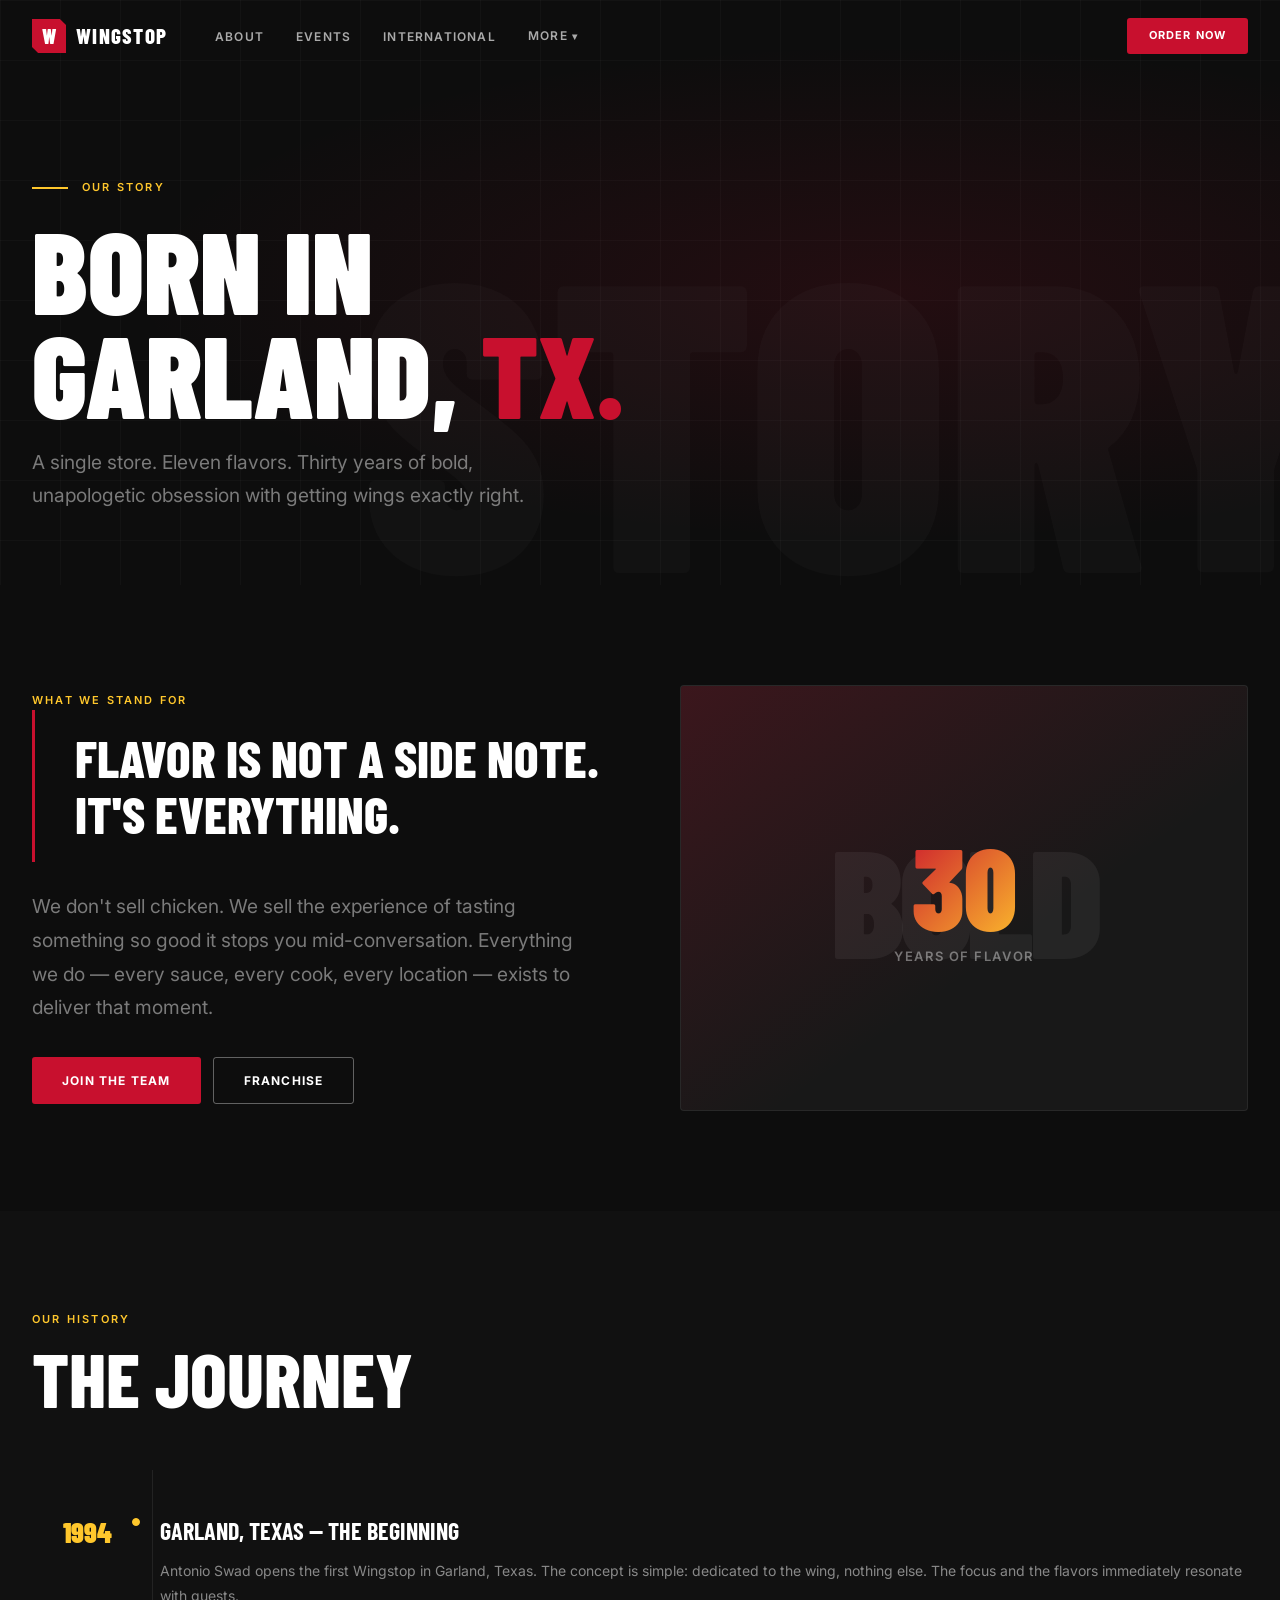
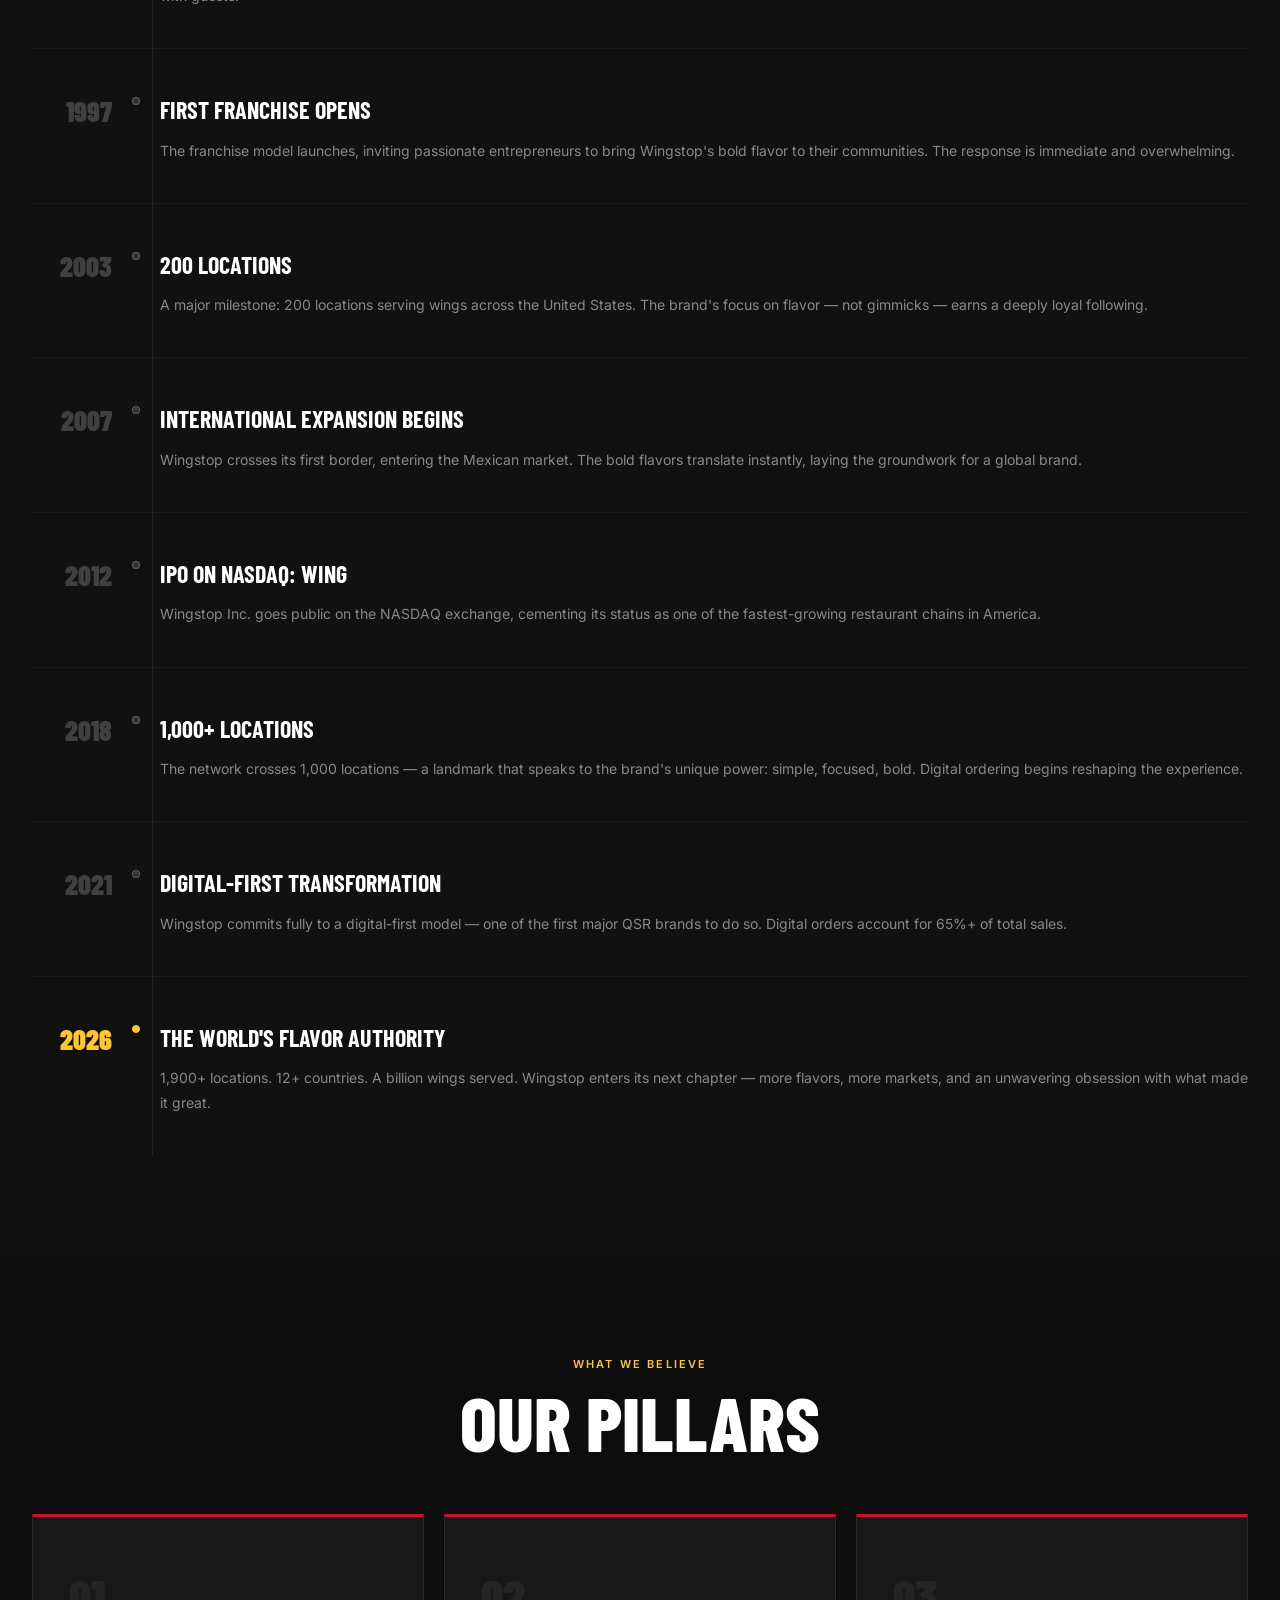
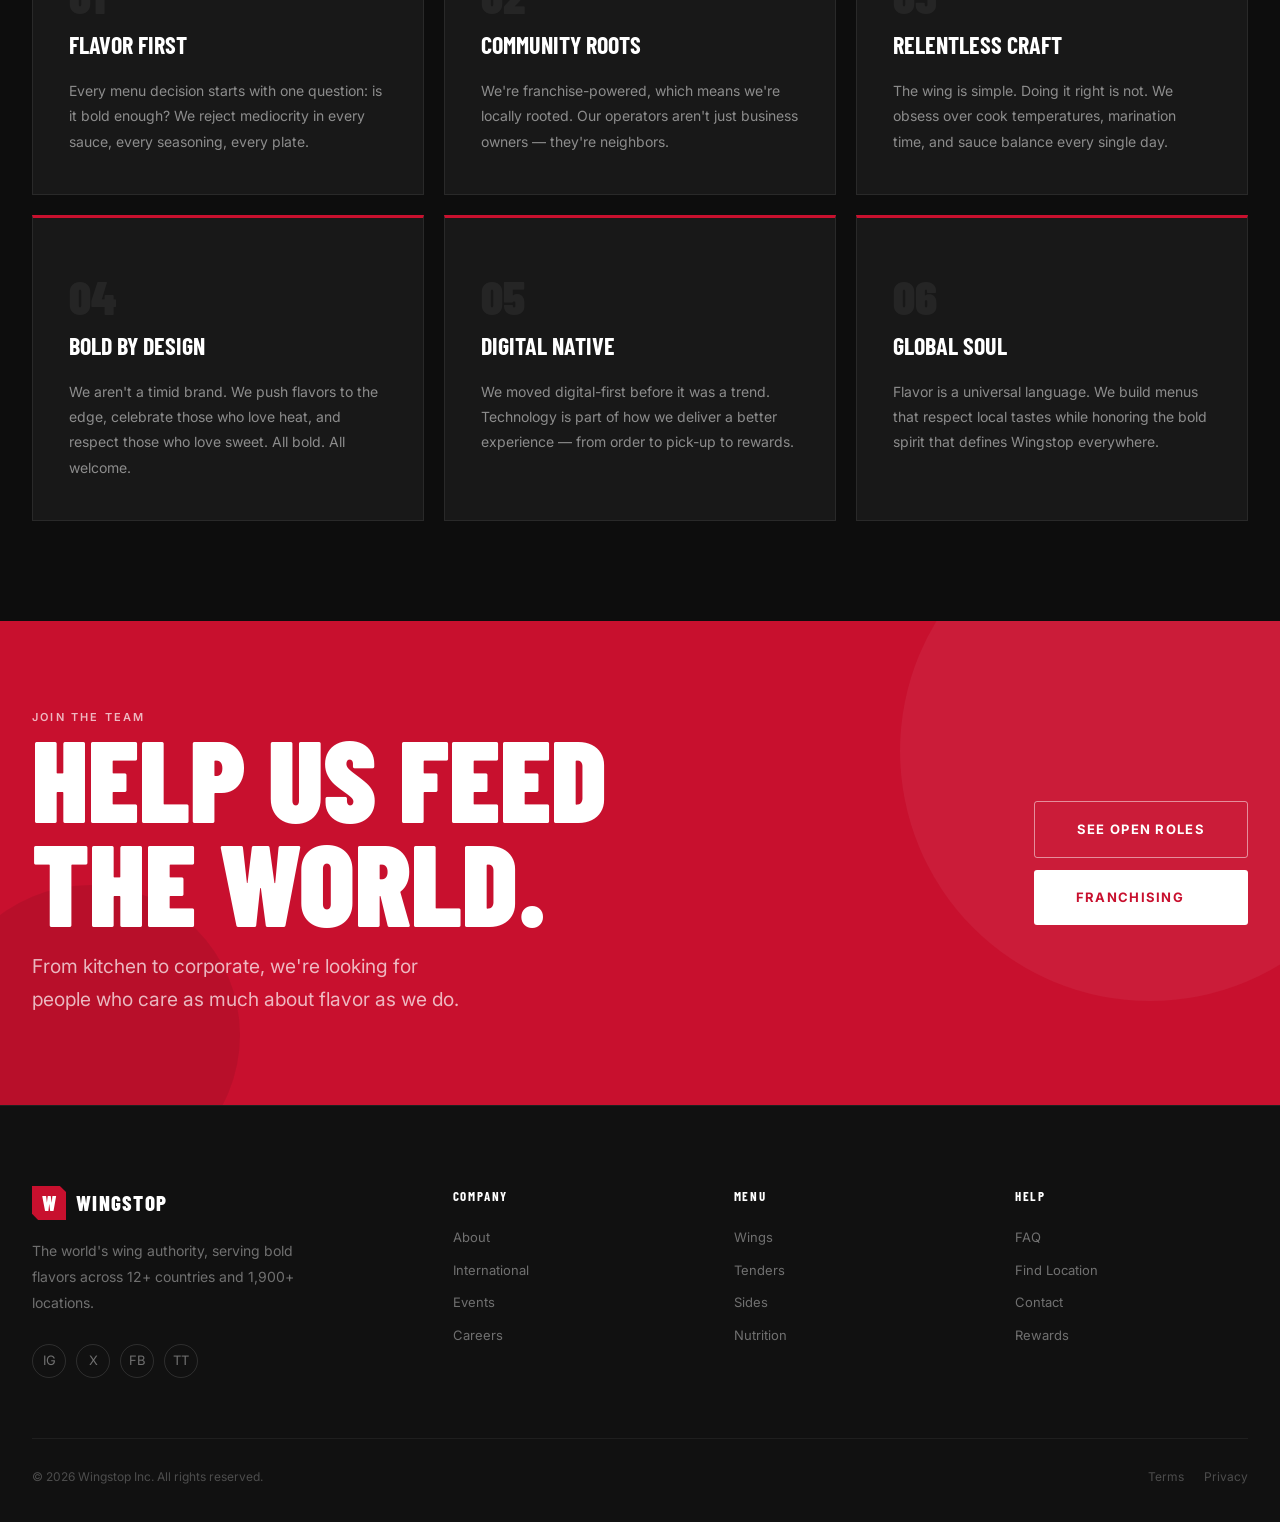
==== about/index.html @ 8ad6151b "Launch Wingstop global brand site 8-page static site: homepage, events, international, about, faq, l" ====
<!DOCTYPE html>
<html lang="en">
<head>
  <meta charset="UTF-8">
  <meta name="viewport" content="width=device-width, initial-scale=1.0">
  <title>About — Wingstop</title>
  <meta name="description" content="The Wingstop story — from a single location in Garland, Texas to the world's flavor authority.">
  <link rel="preconnect" href="https://fonts.googleapis.com">
  <link rel="preconnect" href="https://fonts.gstatic.com" crossorigin>
  <link href="https://fonts.googleapis.com/css2?family=Barlow+Condensed:ital,wght@0,300;0,400;0,600;0,700;0,800;0,900;1,900&family=Inter:wght@300;400;500;600;700&display=swap" rel="stylesheet">
  <link rel="stylesheet" href="../css/main.css">
  <style>
    .mission-statement {
      border-left: 3px solid var(--red);
      padding: 20px 0 20px 40px;
    }
    .mission-statement p {
      font-family: var(--font-display);
      font-size: clamp(28px, 4vw, 52px);
      font-weight: 800; line-height: 1.1;
      text-transform: uppercase;
      color: white;
    }

    .about-split {
      display: grid;
      grid-template-columns: 1fr 1fr;
      gap: 80px;
      align-items: center;
    }
    .about-split__visual {
      background: var(--dark-2);
      border: 1px solid rgba(255,255,255,.07);
      border-radius: 4px;
      aspect-ratio: 4/3;
      display: flex; align-items: center; justify-content: center;
      position: relative; overflow: hidden;
    }
    .about-split__visual-bg {
      position: absolute; inset: 0;
      background: linear-gradient(145deg, rgba(200,16,46,.2), transparent 60%);
    }
    .about-split__visual-text {
      font-family: var(--font-display);
      font-size: clamp(80px, 12vw, 160px);
      font-weight: 900; line-height: 1;
      color: rgba(255,255,255,.06);
      position: absolute;
      letter-spacing: -.04em;
    }
    .about-split__visual-badge {
      position: relative; z-index: 1;
      text-align: center;
    }
    .about-split__visual-badge strong {
      font-family: var(--font-display);
      font-size: clamp(56px, 9vw, 120px);
      font-weight: 900; line-height: 1;
      display: block;
      background: linear-gradient(135deg, var(--red), var(--yellow));
      -webkit-background-clip: text;
      -webkit-text-fill-color: transparent;
      background-clip: text;
    }
    .about-split__visual-badge span {
      font-size: 13px; font-weight: 600;
      letter-spacing: .12em; text-transform: uppercase;
      color: rgba(255,255,255,.4);
    }

    @media (max-width: 768px) {
      .about-split { grid-template-columns: 1fr; gap: 36px; }
      .mission-statement { padding-left: 24px; }
    }
  </style>
</head>
<body>

<!-- ══ NAV ══ -->
<nav class="nav" id="nav">
  <div class="nav__inner">
    <a href="../" class="nav__logo">
      <div class="nav__logo-mark">W</div>
      <span class="nav__logo-text">Wingstop</span>
    </a>
    <ul class="nav__links">
      <li><a href="../about/"         class="nav__link">About</a></li>
      <li><a href="../events/"        class="nav__link">Events</a></li>
      <li><a href="../international/" class="nav__link">International</a></li>
      <li class="nav__dropdown">
        <a href="#" class="nav__link nav__dropdown-trigger">More <span class="nav__dropdown-arrow">▾</span></a>
        <div class="nav__dropdown-menu">
          <a href="../faq/"     class="nav__dropdown-item">FAQ</a>
          <a href="../legal/"   class="nav__dropdown-item">Legal</a>
          <a href="../privacy/" class="nav__dropdown-item">Privacy</a>
        </div>
      </li>
    </ul>
    <div class="nav__cta"><a href="#" class="btn btn-primary btn-sm">Order Now</a></div>
    <button class="nav__hamburger" aria-label="Open menu"><span></span><span></span><span></span></button>
  </div>
</nav>
<div class="nav__mobile">
  <a href="../about/"         class="nav__mobile-link">About</a>
  <a href="../events/"        class="nav__mobile-link">Events</a>
  <a href="../international/" class="nav__mobile-link">International</a>
  <a href="../faq/"           class="nav__mobile-link">FAQ</a>
  <a href="../legal/"         class="nav__mobile-link">Legal</a>
  <a href="../privacy/"       class="nav__mobile-link">Privacy</a>
  <a href="#" class="btn btn-primary btn-lg" style="margin-top:28px;max-width:200px;">Order Now</a>
</div>

<!-- ══ PAGE HERO ══ -->
<section class="page-hero" style="min-height:65vh;">
  <div class="page-hero__bg">
    <div class="page-hero__grid"></div>
    <div class="page-hero__glow" style="background:radial-gradient(ellipse at 70% 50%, rgba(200,16,46,.12) 0%, transparent 60%);"></div>
    <div style="position:absolute;right:-60px;bottom:-30px;font-family:var(--font-display);font-size:clamp(200px,32vw,420px);font-weight:900;color:rgba(255,255,255,.018);line-height:1;pointer-events:none;user-select:none;">STORY</div>
  </div>
  <div class="page-hero__content">
    <div class="page-hero__eyebrow fade-up">
      <span class="page-hero__eyebrow-line"></span>
      <span class="overline">Our Story</span>
    </div>
    <h1 class="disp-xl fade-up d1">Born in<br>Garland, <span class="text-red">TX.</span></h1>
    <p class="lead fade-up d2" style="max-width:540px;margin-top:20px;">
      A single store. Eleven flavors. Thirty years of bold, unapologetic obsession
      with getting wings exactly right.
    </p>
  </div>
</section>

<!-- ══ MISSION ══ -->
<section class="section">
  <div class="container">
    <div class="about-split">
      <div>
        <p class="overline fade-up">What We Stand For</p>
        <div class="mission-statement fade-up d1">
          <p>Flavor is not a side note. It's everything.</p>
        </div>
        <p class="lead fade-up d2" style="margin-top:28px;">
          We don't sell chicken. We sell the experience of tasting something
          so good it stops you mid-conversation. Everything we do — every sauce,
          every cook, every location — exists to deliver that moment.
        </p>
        <div style="display:flex;gap:12px;flex-wrap:wrap;margin-top:32px;" class="fade-up d3">
          <a href="#" class="btn btn-primary">Join the Team</a>
          <a href="#" class="btn btn-outline">Franchise</a>
        </div>
      </div>
      <div class="about-split__visual fade-in d2">
        <div class="about-split__visual-bg"></div>
        <div class="about-split__visual-text" aria-hidden="true">BOLD</div>
        <div class="about-split__visual-badge">
          <strong>30</strong>
          <span>Years of Flavor</span>
        </div>
      </div>
    </div>
  </div>
</section>

<!-- ══ TIMELINE ══ -->
<section class="section bg-dark1" id="history">
  <div class="container">
    <div class="sh">
      <p class="overline fade-up">Our History</p>
      <h2 class="disp-lg fade-up d1">The Journey</h2>
    </div>
    <div class="timeline">

      <div class="timeline-item active fade-up">
        <div class="timeline-year">1994</div>
        <div class="timeline-content">
          <h3>Garland, Texas — The Beginning</h3>
          <p>Antonio Swad opens the first Wingstop in Garland, Texas. The concept is simple: dedicated to the wing, nothing else. The focus and the flavors immediately resonate with guests.</p>
        </div>
      </div>

      <div class="timeline-item fade-up">
        <div class="timeline-year">1997</div>
        <div class="timeline-content">
          <h3>First Franchise Opens</h3>
          <p>The franchise model launches, inviting passionate entrepreneurs to bring Wingstop's bold flavor to their communities. The response is immediate and overwhelming.</p>
        </div>
      </div>

      <div class="timeline-item fade-up">
        <div class="timeline-year">2003</div>
        <div class="timeline-content">
          <h3>200 Locations</h3>
          <p>A major milestone: 200 locations serving wings across the United States. The brand's focus on flavor — not gimmicks — earns a deeply loyal following.</p>
        </div>
      </div>

      <div class="timeline-item fade-up">
        <div class="timeline-year">2007</div>
        <div class="timeline-content">
          <h3>International Expansion Begins</h3>
          <p>Wingstop crosses its first border, entering the Mexican market. The bold flavors translate instantly, laying the groundwork for a global brand.</p>
        </div>
      </div>

      <div class="timeline-item fade-up">
        <div class="timeline-year">2012</div>
        <div class="timeline-content">
          <h3>IPO on NASDAQ: WING</h3>
          <p>Wingstop Inc. goes public on the NASDAQ exchange, cementing its status as one of the fastest-growing restaurant chains in America.</p>
        </div>
      </div>

      <div class="timeline-item fade-up">
        <div class="timeline-year">2018</div>
        <div class="timeline-content">
          <h3>1,000+ Locations</h3>
          <p>The network crosses 1,000 locations — a landmark that speaks to the brand's unique power: simple, focused, bold. Digital ordering begins reshaping the experience.</p>
        </div>
      </div>

      <div class="timeline-item fade-up">
        <div class="timeline-year">2021</div>
        <div class="timeline-content">
          <h3>Digital-First Transformation</h3>
          <p>Wingstop commits fully to a digital-first model — one of the first major QSR brands to do so. Digital orders account for 65%+ of total sales.</p>
        </div>
      </div>

      <div class="timeline-item active fade-up">
        <div class="timeline-year">2026</div>
        <div class="timeline-content">
          <h3>The World's Flavor Authority</h3>
          <p>1,900+ locations. 12+ countries. A billion wings served. Wingstop enters its next chapter — more flavors, more markets, and an unwavering obsession with what made it great.</p>
        </div>
      </div>

    </div>
  </div>
</section>

<!-- ══ VALUES ══ -->
<section class="section">
  <div class="container">
    <div class="sh sh-center">
      <p class="overline fade-up">What We Believe</p>
      <h2 class="disp-lg fade-up d1" style="margin-top:12px;">Our Pillars</h2>
    </div>
    <div class="grid-3" style="gap:20px;">

      <div class="value-card fade-up d1">
        <div class="value-card__num">01</div>
        <h3 class="value-card__title">Flavor First</h3>
        <p class="value-card__text">
          Every menu decision starts with one question: is it bold enough? We reject mediocrity in every sauce, every seasoning, every plate.
        </p>
      </div>

      <div class="value-card fade-up d2">
        <div class="value-card__num">02</div>
        <h3 class="value-card__title">Community Roots</h3>
        <p class="value-card__text">
          We're franchise-powered, which means we're locally rooted. Our operators aren't just business owners — they're neighbors.
        </p>
      </div>

      <div class="value-card fade-up d3">
        <div class="value-card__num">03</div>
        <h3 class="value-card__title">Relentless Craft</h3>
        <p class="value-card__text">
          The wing is simple. Doing it right is not. We obsess over cook temperatures, marination time, and sauce balance every single day.
        </p>
      </div>

      <div class="value-card fade-up d1">
        <div class="value-card__num">04</div>
        <h3 class="value-card__title">Bold by Design</h3>
        <p class="value-card__text">
          We aren't a timid brand. We push flavors to the edge, celebrate those who love heat, and respect those who love sweet. All bold. All welcome.
        </p>
      </div>

      <div class="value-card fade-up d2">
        <div class="value-card__num">05</div>
        <h3 class="value-card__title">Digital Native</h3>
        <p class="value-card__text">
          We moved digital-first before it was a trend. Technology is part of how we deliver a better experience — from order to pick-up to rewards.
        </p>
      </div>

      <div class="value-card fade-up d3">
        <div class="value-card__num">06</div>
        <h3 class="value-card__title">Global Soul</h3>
        <p class="value-card__text">
          Flavor is a universal language. We build menus that respect local tastes while honoring the bold spirit that defines Wingstop everywhere.
        </p>
      </div>

    </div>
  </div>
</section>

<!-- ══ COMMUNITY CTA ══ -->
<section class="highlight-red">
  <div class="container" style="position:relative;z-index:1;">
    <div style="display:grid;grid-template-columns:1fr auto;gap:60px;align-items:center;">
      <div>
        <p class="overline fade-up" style="color:rgba(255,255,255,.7)">Join the Team</p>
        <h2 class="disp-xl fade-up d1">Help Us Feed<br>The World.</h2>
        <p class="lead fade-up d2" style="color:rgba(255,255,255,.7);margin-top:16px;max-width:440px;">
          From kitchen to corporate, we're looking for people who care as much about flavor as we do.
        </p>
      </div>
      <div style="flex-shrink:0;" class="fade-up d2">
        <a href="#" class="btn btn-outline btn-lg" style="border-color:rgba(255,255,255,.5);display:block;margin-bottom:12px;">See Open Roles</a>
        <a href="#" class="btn btn-lg" style="background:white;color:var(--red);display:block;">Franchising</a>
      </div>
    </div>
  </div>
</section>

<!-- ══ FOOTER ══ -->
<footer class="footer">
  <div class="container">
    <div class="footer__top">
      <div>
        <a href="../" class="nav__logo" style="display:inline-flex;">
          <div class="nav__logo-mark">W</div>
          <span class="nav__logo-text">Wingstop</span>
        </a>
        <p class="footer__brand-p">The world's wing authority, serving bold flavors across 12+ countries and 1,900+ locations.</p>
        <div class="footer__social">
          <a href="#" class="social-btn">IG</a><a href="#" class="social-btn">X</a>
          <a href="#" class="social-btn">FB</a><a href="#" class="social-btn">TT</a>
        </div>
      </div>
      <div>
        <div class="footer__col-h">Company</div>
        <div class="footer__links">
          <a href="../about/">About</a><a href="../international/">International</a>
          <a href="../events/">Events</a><a href="#">Careers</a>
        </div>
      </div>
      <div>
        <div class="footer__col-h">Menu</div>
        <div class="footer__links">
          <a href="#">Wings</a><a href="#">Tenders</a>
          <a href="#">Sides</a><a href="#">Nutrition</a>
        </div>
      </div>
      <div>
        <div class="footer__col-h">Help</div>
        <div class="footer__links">
          <a href="../faq/">FAQ</a><a href="#">Find Location</a>
          <a href="#">Contact</a><a href="#">Rewards</a>
        </div>
      </div>
    </div>
    <div class="footer__bottom">
      <span class="footer__copy">© 2026 Wingstop Inc. All rights reserved.</span>
      <div class="footer__legal">
        <a href="../legal/">Terms</a>
        <a href="../privacy/">Privacy</a>
      </div>
    </div>
  </div>
</footer>

<script src="../js/main.js"></script>
</body>
</html>
---- css/main.css ----
@import url('https://fonts.googleapis.com/css2?family=Barlow+Condensed:ital,wght@0,300;0,400;0,600;0,700;0,800;0,900;1,900&family=Inter:wght@300;400;500;600;700&display=swap');

/* ==========================================
   VARIABLES
   ========================================== */
:root {
  --red:        #C8102E;
  --red-dark:   #a00d24;
  --red-glow:   rgba(200, 16, 46, 0.35);
  --yellow:     #FFC72C;
  --yellow-glow:rgba(255, 199, 44, 0.3);
  --dark:       #0D0D0D;
  --dark-1:     #111111;
  --dark-2:     #181818;
  --dark-3:     #202020;
  --mid:        #333333;
  --light:      #d8d8d8;
  --muted:      rgba(255,255,255,0.45);
  --white:      #ffffff;

  --font-display: 'Barlow Condensed', sans-serif;
  --font-body:    'Inter', sans-serif;

  --nav-h:  72px;
  --pad-x:  32px;
  --max-w:  1280px;
  --ease:   cubic-bezier(0.4, 0, 0.2, 1);
  --ease-out:cubic-bezier(0, 0, 0.2, 1);
}

/* ==========================================
   RESET
   ========================================== */
*, *::before, *::after { box-sizing: border-box; margin: 0; padding: 0; }
html { scroll-behavior: smooth; -webkit-font-smoothing: antialiased; }
body { background: var(--dark); color: var(--white); font-family: var(--font-body); line-height: 1.6; overflow-x: hidden; }
img  { max-width: 100%; display: block; }
a    { color: inherit; text-decoration: none; }
ul, ol { list-style: none; }
button { cursor: pointer; border: none; background: none; font-family: inherit; color: inherit; }

/* ==========================================
   TYPOGRAPHY SCALE
   ========================================== */
.disp-mega {
  font-family: var(--font-display);
  font-size: clamp(72px, 13vw, 180px);
  font-weight: 900;
  line-height: .88;
  text-transform: uppercase;
  letter-spacing: -.02em;
}
.disp-xl {
  font-family: var(--font-display);
  font-size: clamp(56px, 9vw, 120px);
  font-weight: 900;
  line-height: .9;
  text-transform: uppercase;
}
.disp-lg {
  font-family: var(--font-display);
  font-size: clamp(36px, 6vw, 80px);
  font-weight: 800;
  line-height: .95;
  text-transform: uppercase;
}
.disp-md {
  font-family: var(--font-display);
  font-size: clamp(26px, 4vw, 52px);
  font-weight: 700;
  line-height: 1;
  text-transform: uppercase;
}
.disp-sm {
  font-family: var(--font-display);
  font-size: clamp(20px, 2.5vw, 32px);
  font-weight: 700;
  text-transform: uppercase;
}
.overline {
  font-size: 11px;
  font-weight: 600;
  letter-spacing: .2em;
  text-transform: uppercase;
  color: var(--yellow);
}
.lead {
  font-size: clamp(16px, 1.5vw, 20px);
  line-height: 1.75;
  color: var(--muted);
}

/* ==========================================
   LAYOUT
   ========================================== */
.container {
  max-width: var(--max-w);
  margin: 0 auto;
  padding: 0 var(--pad-x);
}
.section      { padding: 100px 0; }
.section-sm   { padding: 60px 0; }
.section-lg   { padding: 140px 0; }

.grid-2 { display: grid; grid-template-columns: repeat(2, 1fr); gap: 24px; }
.grid-3 { display: grid; grid-template-columns: repeat(3, 1fr); gap: 24px; }
.grid-4 { display: grid; grid-template-columns: repeat(4, 1fr); gap: 20px; }

.flex-between { display: flex; align-items: center; justify-content: space-between; }
.gap-16 { gap: 16px; }

/* ==========================================
   NAVIGATION
   ========================================== */
.nav {
  position: fixed;
  inset: 0 0 auto;
  z-index: 1000;
  height: var(--nav-h);
  display: flex;
  align-items: center;
  transition: background .3s var(--ease), backdrop-filter .3s;
}
.nav.scrolled {
  background: rgba(13,13,13,.92);
  backdrop-filter: blur(24px);
  -webkit-backdrop-filter: blur(24px);
  border-bottom: 1px solid rgba(255,255,255,.06);
}
.nav__inner {
  max-width: var(--max-w);
  margin: 0 auto;
  padding: 0 var(--pad-x);
  width: 100%;
  display: flex;
  align-items: center;
  gap: 48px;
}
.nav__logo {
  display: flex;
  align-items: center;
  gap: 10px;
  flex-shrink: 0;
}
.nav__logo-mark {
  width: 34px; height: 34px;
  background: var(--red);
  display: flex; align-items: center; justify-content: center;
  font-family: var(--font-display);
  font-size: 20px; font-weight: 900;
  clip-path: polygon(0 0, 82% 0, 100% 18%, 100% 100%, 18% 100%, 0 82%);
}
.nav__logo-text {
  font-family: var(--font-display);
  font-size: 21px; font-weight: 800;
  letter-spacing: .06em; text-transform: uppercase;
}
.nav__links {
  display: flex; align-items: center; gap: 32px;
  flex: 1;
}
.nav__link {
  font-size: 12px; font-weight: 600;
  letter-spacing: .1em; text-transform: uppercase;
  color: rgba(255,255,255,.65);
  transition: color .2s;
  position: relative;
  white-space: nowrap;
}
.nav__link::after {
  content: '';
  position: absolute;
  bottom: -4px; left: 0;
  width: 0; height: 2px;
  background: var(--yellow);
  transition: width .3s var(--ease);
}
.nav__link:hover           { color: white; }
.nav__link:hover::after,
.nav__link.active::after   { width: 100%; }
.nav__link.active          { color: white; }

/* Dropdown */
.nav__dropdown { position: relative; }
.nav__dropdown-trigger { display: flex; align-items: center; gap: 4px; }
.nav__dropdown-arrow { font-size: 10px; transition: transform .2s; }
.nav__dropdown:hover .nav__dropdown-arrow { transform: rotate(180deg); }
.nav__dropdown-menu {
  position: absolute;
  top: calc(100% + 14px); right: 0;
  background: var(--dark-2);
  border: 1px solid rgba(255,255,255,.1);
  border-radius: 6px;
  padding: 8px 0;
  min-width: 155px;
  opacity: 0; visibility: hidden;
  transform: translateY(-6px);
  transition: all .2s var(--ease);
}
.nav__dropdown:hover .nav__dropdown-menu {
  opacity: 1; visibility: visible; transform: translateY(0);
}
.nav__dropdown-item {
  display: block;
  padding: 10px 20px;
  font-size: 12px; font-weight: 600;
  letter-spacing: .08em; text-transform: uppercase;
  color: rgba(255,255,255,.6);
  transition: all .2s;
}
.nav__dropdown-item:hover {
  color: white;
  background: rgba(255,255,255,.05);
  padding-left: 26px;
}

/* Hamburger */
.nav__hamburger {
  display: none; flex-direction: column; gap: 5px;
  padding: 6px; margin-left: auto;
}
.nav__hamburger span {
  display: block; width: 22px; height: 2px;
  background: white;
  transition: all .3s var(--ease);
  transform-origin: center;
}
.nav__hamburger.open span:nth-child(1) { transform: translateY(7px) rotate(45deg); }
.nav__hamburger.open span:nth-child(2) { opacity: 0; }
.nav__hamburger.open span:nth-child(3) { transform: translateY(-7px) rotate(-45deg); }

/* Mobile overlay */
.nav__mobile {
  position: fixed;
  top: var(--nav-h); left: 0; right: 0; bottom: 0;
  background: var(--dark-1);
  z-index: 999;
  padding: 40px 32px;
  display: flex; flex-direction: column; gap: 4px;
  transform: translateX(100%);
  transition: transform .4s var(--ease);
  overflow-y: auto;
}
.nav__mobile.open { transform: translateX(0); }
.nav__mobile-link {
  font-family: var(--font-display);
  font-size: 36px; font-weight: 800;
  text-transform: uppercase;
  padding: 14px 0;
  border-bottom: 1px solid rgba(255,255,255,.07);
  transition: color .2s;
}
.nav__mobile-link:hover { color: var(--yellow); }

/* ==========================================
   BUTTONS
   ========================================== */
.btn {
  display: inline-flex; align-items: center; justify-content: center; gap: 8px;
  padding: 13px 30px;
  font-family: var(--font-body);
  font-size: 12px; font-weight: 700;
  letter-spacing: .1em; text-transform: uppercase;
  border-radius: 3px;
  transition: all .25s var(--ease);
  position: relative; overflow: hidden;
  white-space: nowrap;
}
.btn::after {
  content: '';
  position: absolute; inset: 0;
  background: rgba(255,255,255,.1);
  opacity: 0;
  transition: opacity .2s;
}
.btn:hover::after { opacity: 1; }

.btn-primary { background: var(--red); color: white; }
.btn-primary:hover { transform: translateY(-2px); box-shadow: 0 8px 28px var(--red-glow); }

.btn-yellow  { background: var(--yellow); color: var(--dark); }
.btn-yellow:hover  { transform: translateY(-2px); box-shadow: 0 8px 28px var(--yellow-glow); }

.btn-outline {
  background: transparent; color: white;
  border: 1.5px solid rgba(255,255,255,.35);
}
.btn-outline:hover { border-color: white; transform: translateY(-2px); }

.btn-outline-red {
  background: transparent; color: var(--red);
  border: 1.5px solid var(--red);
}
.btn-outline-red:hover { background: var(--red); color: white; }

.btn-lg  { padding: 17px 42px; font-size: 13px; }
.btn-sm  { padding: 9px 22px; font-size: 11px; }

/* ==========================================
   HERO — HOMEPAGE
   ========================================== */
.hero {
  min-height: 100vh;
  display: flex; align-items: flex-end;
  padding-bottom: 88px;
  padding-top: var(--nav-h);
  position: relative; overflow: hidden;
  background: var(--dark);
}
.hero__bg {
  position: absolute; inset: 0; z-index: 0;
  pointer-events: none; user-select: none;
}
.hero__grid {
  position: absolute; inset: 0;
  background-image:
    linear-gradient(rgba(255,255,255,.025) 1px, transparent 1px),
    linear-gradient(90deg, rgba(255,255,255,.025) 1px, transparent 1px);
  background-size: 64px 64px;
}
.hero__glow {
  position: absolute;
  right: 0; top: 0;
  width: 60%; height: 100%;
  background: radial-gradient(ellipse at 80% 40%, rgba(200,16,46,.14) 0%, transparent 65%);
}
.hero__glow-2 {
  position: absolute;
  left: 0; bottom: 0;
  width: 40%; height: 60%;
  background: radial-gradient(ellipse at 10% 90%, rgba(255,199,44,.06) 0%, transparent 55%);
}
.hero__bg-w {
  position: absolute;
  right: -80px; top: 50%;
  transform: translateY(-55%);
  font-family: var(--font-display);
  font-size: clamp(300px, 55vw, 760px);
  font-weight: 900; line-height: 1;
  color: rgba(200,16,46,.035);
  letter-spacing: -.05em;
}
.hero__content {
  position: relative; z-index: 1;
  max-width: var(--max-w);
  margin: 0 auto;
  padding: 0 var(--pad-x);
  width: 100%;
}
.hero__eyebrow {
  display: flex; align-items: center; gap: 14px;
  margin-bottom: 28px;
}
.hero__eyebrow-line {
  display: block; width: 44px; height: 2px;
  background: var(--yellow);
}
.hero__headline {
  font-family: var(--font-display);
  font-size: clamp(72px, 13vw, 186px);
  font-weight: 900; line-height: .88;
  text-transform: uppercase;
  letter-spacing: -.02em;
  margin-bottom: 40px;
}
.hero__headline .stroke {
  -webkit-text-fill-color: transparent;
  -webkit-text-stroke: 3px var(--red);
  color: transparent;
}
.hero__sub {
  max-width: 500px;
  font-size: clamp(15px, 1.4vw, 18px);
  line-height: 1.8; color: var(--muted);
  margin-bottom: 44px;
}
.hero__actions { display: flex; align-items: center; gap: 14px; flex-wrap: wrap; }
.hero__scroll {
  position: absolute; bottom: 36px; right: 40px;
  display: flex; flex-direction: column; align-items: center; gap: 10px;
  font-size: 9px; letter-spacing: .18em; text-transform: uppercase;
  color: rgba(255,255,255,.25);
}
.hero__scroll-bar {
  width: 1px; height: 56px;
  background: linear-gradient(to bottom, rgba(255,255,255,.25), transparent);
  animation: scrollPulse 1.8s ease-in-out infinite;
}
@keyframes scrollPulse {
  0%,100% { opacity: .3; transform: scaleY(1); }
  50%      { opacity: .7; transform: scaleY(.6) translateY(20px); }
}

/* ==========================================
   STATS BAR
   ========================================== */
.stats-bar {
  background: var(--red);
  position: relative;
}
.stats-bar__inner {
  max-width: var(--max-w);
  margin: 0 auto; padding: 0 var(--pad-x);
  display: flex; align-items: stretch;
}
.stat-item {
  flex: 1;
  display: flex; flex-direction: column; align-items: center; justify-content: center;
  padding: 30px 20px;
  position: relative;
}
.stat-item + .stat-item::before {
  content: '';
  position: absolute; left: 0; top: 20%; bottom: 20%;
  width: 1px; background: rgba(255,255,255,.2);
}
.stat-item__num {
  font-family: var(--font-display);
  font-size: clamp(32px, 4.5vw, 56px);
  font-weight: 900; line-height: 1;
  color: white; display: block;
}
.stat-item__lbl {
  font-size: 10px; font-weight: 600;
  letter-spacing: .18em; text-transform: uppercase;
  color: rgba(255,255,255,.65);
  margin-top: 5px;
}

/* ==========================================
   MARQUEE
   ========================================== */
.marquee {
  overflow: hidden;
  padding: 18px 0;
  border-top: 1px solid rgba(255,255,255,.06);
  border-bottom: 1px solid rgba(255,255,255,.06);
  background: var(--dark-2);
}
.marquee__track {
  display: flex; gap: 0;
  animation: marqueeScroll 32s linear infinite;
  width: max-content;
}
.marquee:hover .marquee__track { animation-play-state: paused; }
.marquee__item {
  font-family: var(--font-display);
  font-size: 18px; font-weight: 700;
  text-transform: uppercase; letter-spacing: .06em;
  color: rgba(255,255,255,.22);
  white-space: nowrap;
  display: flex; align-items: center;
  padding: 0 28px;
  gap: 28px;
}
.marquee__item .sep {
  color: var(--red); font-size: 20px;
}
.marquee__item.hi { color: var(--yellow); }
@keyframes marqueeScroll {
  from { transform: translateX(0); }
  to   { transform: translateX(-50%); }
}

/* ==========================================
   SECTION HEADERS
   ========================================== */
.sh { margin-bottom: 56px; }
.sh-center { text-align: center; }
.sh-split {
  display: flex; align-items: flex-end;
  justify-content: space-between; gap: 24px;
}
.sh .overline { margin-bottom: 12px; }

/* ==========================================
   FLAVOR GRID
   ========================================== */
.flavor-grid {
  display: grid;
  grid-template-columns: repeat(auto-fill, minmax(210px, 1fr));
  border: 1px solid rgba(255,255,255,.06);
  border-right: none; border-bottom: none;
}
.flavor-item {
  padding: 28px 24px;
  border-right: 1px solid rgba(255,255,255,.06);
  border-bottom: 1px solid rgba(255,255,255,.06);
  cursor: pointer;
  position: relative; overflow: hidden;
  transition: background .25s;
}
.flavor-item::before {
  content: '';
  position: absolute; left: 0; top: 0;
  width: 3px; height: 0;
  transition: height .3s var(--ease);
}
.flavor-item:hover::before { height: 100%; }
.flavor-item:hover { background: rgba(255,255,255,.03); }
.flavor-item__color { display: flex; align-items: center; gap: 6px; margin-bottom: 14px; }
.flavor-item__swatch {
  width: 10px; height: 10px; border-radius: 50%;
}
.flavor-item__heat { display: flex; gap: 3px; }
.heat-pip {
  width: 5px; height: 5px; border-radius: 50%;
  background: rgba(255,255,255,.12);
}
.heat-pip.on { background: var(--red); }
.flavor-item__name {
  font-family: var(--font-display);
  font-size: 20px; font-weight: 700;
  text-transform: uppercase; line-height: 1.1;
  margin-bottom: 7px;
}
.flavor-item__tag {
  font-size: 11px; color: rgba(255,255,255,.35);
  letter-spacing: .04em;
}

/* ==========================================
   CARDS
   ========================================== */
.card {
  background: var(--dark-2);
  border: 1px solid rgba(255,255,255,.07);
  border-radius: 4px;
  overflow: hidden;
  transition: all .3s var(--ease);
}
.card:hover {
  transform: translateY(-5px);
  border-color: rgba(255,255,255,.14);
  box-shadow: 0 20px 60px rgba(0,0,0,.5);
}
.card__thumb {
  aspect-ratio: 16/9;
  position: relative; overflow: hidden;
}
.card__thumb-bg {
  width: 100%; height: 100%;
  display: flex; align-items: center; justify-content: center;
}
.card__body   { padding: 24px; }
.card__footer {
  padding: 14px 24px;
  border-top: 1px solid rgba(255,255,255,.06);
  display: flex; align-items: center; justify-content: space-between;
}
.card__tag {
  font-size: 10px; font-weight: 700;
  letter-spacing: .16em; text-transform: uppercase;
  color: var(--yellow); margin-bottom: 10px;
}
.card__title {
  font-family: var(--font-display);
  font-size: 22px; font-weight: 700;
  text-transform: uppercase; line-height: 1.1;
  margin-bottom: 10px;
}
.card__desc {
  font-size: 13px; line-height: 1.7;
  color: rgba(255,255,255,.5);
}
.card__date {
  font-size: 12px; font-weight: 600;
  color: rgba(255,255,255,.35);
  letter-spacing: .06em;
}

/* ==========================================
   PAGE HERO (inner pages)
   ========================================== */
.page-hero {
  min-height: 55vh;
  display: flex; align-items: flex-end;
  padding-bottom: 72px;
  padding-top: var(--nav-h);
  position: relative; overflow: hidden;
  background: var(--dark);
}
.page-hero--sm { min-height: 38vh; }
.page-hero__bg {
  position: absolute; inset: 0; z-index: 0;
  pointer-events: none;
}
.page-hero__grid {
  position: absolute; inset: 0;
  background-image:
    linear-gradient(rgba(255,255,255,.022) 1px, transparent 1px),
    linear-gradient(90deg, rgba(255,255,255,.022) 1px, transparent 1px);
  background-size: 60px 60px;
}
.page-hero__glow {
  position: absolute; inset: 0;
}
.page-hero__content {
  position: relative; z-index: 1;
  max-width: var(--max-w); margin: 0 auto;
  padding: 0 var(--pad-x); width: 100%;
}
.page-hero__eyebrow {
  display: flex; align-items: center; gap: 14px;
  margin-bottom: 22px;
}
.page-hero__eyebrow-line { display: block; width: 36px; height: 2px; background: var(--yellow); }

/* ==========================================
   ACCORDION — FAQ
   ========================================== */
.accordion { border-top: 1px solid rgba(255,255,255,.08); }
.acc-item   { border-bottom: 1px solid rgba(255,255,255,.08); }
.acc-trigger {
  width: 100%; display: flex; align-items: center;
  justify-content: space-between;
  padding: 26px 0; text-align: left;
  cursor: pointer;
  gap: 20px;
  transition: color .2s;
}
.acc-trigger:hover { color: var(--yellow); }
.acc-trigger__q {
  font-family: var(--font-display);
  font-size: clamp(17px, 2vw, 22px);
  font-weight: 700; text-transform: uppercase;
  line-height: 1.2;
}
.acc-trigger__icon {
  flex-shrink: 0;
  width: 26px; height: 26px;
  border: 1.5px solid rgba(255,255,255,.2);
  border-radius: 50%;
  display: flex; align-items: center; justify-content: center;
  font-size: 16px; font-weight: 300;
  color: rgba(255,255,255,.4);
  transition: all .3s var(--ease);
  line-height: 1;
}
.acc-item.open .acc-trigger__icon {
  background: var(--red); border-color: var(--red);
  color: white; transform: rotate(45deg);
}
.acc-body {
  overflow: hidden;
  max-height: 0;
  transition: max-height .4s var(--ease);
}
.acc-item.open .acc-body { max-height: 400px; }
.acc-body__inner {
  padding-bottom: 26px;
  color: rgba(255,255,255,.55);
  line-height: 1.85; font-size: 15px;
  max-width: 700px;
}
.acc-body__inner a { color: var(--yellow); }

/* ==========================================
   HIGHLIGHT / CTA SECTIONS
   ========================================== */
.highlight-red {
  background: var(--red);
  padding: 88px 0;
  position: relative; overflow: hidden;
}
.highlight-red::before,
.highlight-red::after {
  content: '';
  position: absolute;
  border-radius: 50%;
  pointer-events: none;
}
.highlight-red::before {
  width: 500px; height: 500px;
  right: -120px; top: -120px;
  background: rgba(255,255,255,.05);
}
.highlight-red::after {
  width: 300px; height: 300px;
  left: -60px; bottom: -80px;
  background: rgba(0,0,0,.08);
}

/* ==========================================
   REGION CARDS (International)
   ========================================== */
.region-card {
  background: var(--dark-2);
  border: 1px solid rgba(255,255,255,.07);
  border-radius: 4px;
  padding: 32px;
  transition: all .3s var(--ease);
  position: relative; overflow: hidden;
}
.region-card:hover {
  transform: translateY(-4px);
  box-shadow: 0 16px 48px rgba(0,0,0,.5);
  border-color: rgba(255,255,255,.14);
}
.region-card__num {
  font-family: var(--font-display);
  font-size: 72px; font-weight: 900;
  line-height: 1; color: rgba(255,255,255,.06);
  position: absolute; right: 24px; top: 16px;
  pointer-events: none;
}
.region-card__region {
  font-size: 10px; font-weight: 700;
  letter-spacing: .18em; text-transform: uppercase;
  color: var(--yellow); margin-bottom: 12px;
}
.region-card__title {
  font-family: var(--font-display);
  font-size: 28px; font-weight: 700;
  text-transform: uppercase; margin-bottom: 16px;
}
.region-card__count {
  font-family: var(--font-display);
  font-size: 48px; font-weight: 900; line-height: 1;
  color: white; margin-bottom: 4px;
}
.region-card__count-lbl {
  font-size: 11px; font-weight: 600;
  letter-spacing: .14em; text-transform: uppercase;
  color: rgba(255,255,255,.4);
  margin-bottom: 20px;
}
.region-card__markets { display: flex; flex-wrap: wrap; gap: 8px; }
.market-chip {
  font-size: 11px; font-weight: 600;
  letter-spacing: .07em; text-transform: uppercase;
  padding: 5px 12px;
  background: rgba(255,255,255,.06);
  border: 1px solid rgba(255,255,255,.1);
  border-radius: 2px;
  transition: all .2s;
}
.market-chip:hover { background: var(--red); border-color: var(--red); }

/* ==========================================
   TIMELINE
   ========================================== */
.timeline { position: relative; }
.timeline::before {
  content: '';
  position: absolute; left: 120px; top: 0; bottom: 0;
  width: 1px; background: rgba(255,255,255,.08);
}
.timeline-item {
  display: flex; gap: 48px;
  padding: 40px 0;
  border-bottom: 1px solid rgba(255,255,255,.04);
  position: relative;
}
.timeline-item:last-child { border-bottom: none; }
.timeline-year {
  width: 80px; flex-shrink: 0;
  text-align: right;
  font-family: var(--font-display);
  font-size: 28px; font-weight: 900;
  color: rgba(255,255,255,.2);
  position: relative;
}
.timeline-year::after {
  content: '';
  position: absolute; right: -28px; top: 8px;
  width: 8px; height: 8px; border-radius: 50%;
  background: rgba(255,255,255,.15);
  border: 1px solid rgba(255,255,255,.2);
}
.timeline-item.active .timeline-year { color: var(--yellow); }
.timeline-item.active .timeline-year::after { background: var(--yellow); border-color: var(--yellow); }
.timeline-content { flex: 1; padding-top: 2px; }
.timeline-content h3 {
  font-family: var(--font-display);
  font-size: 24px; font-weight: 700;
  text-transform: uppercase; margin-bottom: 8px;
}
.timeline-content p {
  font-size: 14px; line-height: 1.8;
  color: rgba(255,255,255,.5);
}

/* ==========================================
   VALUES
   ========================================== */
.value-card {
  padding: 40px 36px;
  border: 1px solid rgba(255,255,255,.07);
  border-top: 3px solid var(--red);
  background: var(--dark-2);
  transition: all .3s;
}
.value-card:hover {
  border-top-color: var(--yellow);
  transform: translateY(-4px);
}
.value-card__num {
  font-family: var(--font-display);
  font-size: 48px; font-weight: 900;
  color: rgba(255,255,255,.06); margin-bottom: -8px;
}
.value-card__title {
  font-family: var(--font-display);
  font-size: 24px; font-weight: 700;
  text-transform: uppercase; margin-bottom: 14px;
}
.value-card__text {
  font-size: 14px; line-height: 1.8;
  color: rgba(255,255,255,.5);
}

/* ==========================================
   PROSE — Legal / Privacy
   ========================================== */
.prose { max-width: 780px; }
.prose .last-updated {
  font-size: 12px; font-weight: 600;
  letter-spacing: .1em; text-transform: uppercase;
  color: rgba(255,255,255,.3);
  margin-bottom: 48px;
  padding-bottom: 24px;
  border-bottom: 1px solid rgba(255,255,255,.08);
}
.prose h2 {
  font-family: var(--font-display);
  font-size: 30px; font-weight: 700;
  text-transform: uppercase;
  margin-top: 52px; margin-bottom: 18px;
  color: white;
}
.prose h3 {
  font-size: 17px; font-weight: 600;
  margin-top: 32px; margin-bottom: 10px;
  color: rgba(255,255,255,.8);
}
.prose p {
  font-size: 15px; line-height: 1.9;
  color: rgba(255,255,255,.5); margin-bottom: 18px;
}
.prose ul { list-style: none; padding: 0; margin-bottom: 18px; }
.prose li {
  font-size: 15px; line-height: 1.9;
  color: rgba(255,255,255,.5);
  padding-left: 18px; margin-bottom: 8px;
  position: relative;
}
.prose li::before {
  content: '—'; position: absolute; left: 0;
  color: var(--red); font-size: 12px;
}
.prose a { color: var(--yellow); text-decoration: underline; text-underline-offset: 3px; }

/* ==========================================
   FAQ CATEGORY FILTERS
   ========================================== */
.faq-cats {
  display: flex; flex-wrap: wrap; gap: 10px;
  margin-bottom: 48px;
}
.faq-cat {
  padding: 9px 20px;
  font-size: 11px; font-weight: 700;
  letter-spacing: .1em; text-transform: uppercase;
  background: var(--dark-2);
  border: 1px solid rgba(255,255,255,.1);
  border-radius: 2px;
  color: rgba(255,255,255,.5);
  cursor: pointer;
  transition: all .2s;
}
.faq-cat:hover,
.faq-cat.active {
  background: var(--red);
  border-color: var(--red);
  color: white;
}

/* ==========================================
   404 PAGE
   ========================================== */
.pg-404 {
  min-height: 100vh;
  display: flex; align-items: center; justify-content: center;
  background: var(--dark);
  position: relative; overflow: hidden;
  text-align: center;
}
.pg-404__bg-num {
  position: absolute;
  font-family: var(--font-display);
  font-size: clamp(220px, 42vw, 520px);
  font-weight: 900; line-height: 1;
  color: rgba(200,16,46,.04);
  pointer-events: none; user-select: none;
  letter-spacing: -.05em;
}
.pg-404__num {
  font-family: var(--font-display);
  font-size: clamp(88px, 17vw, 200px);
  font-weight: 900; line-height: 1;
  letter-spacing: -.03em;
  background: linear-gradient(135deg, var(--red) 40%, var(--yellow));
  -webkit-background-clip: text;
  -webkit-text-fill-color: transparent;
  background-clip: text;
}
.pg-404__links {
  display: flex; flex-wrap: wrap;
  justify-content: center; gap: 12px;
  margin-top: 40px;
}

/* ==========================================
   FOOTER
   ========================================== */
.footer {
  background: var(--dark-1);
  border-top: 1px solid rgba(255,255,255,.06);
  padding: 80px 0 36px;
}
.footer__top {
  display: grid;
  grid-template-columns: 1.6fr 1fr 1fr 1fr;
  gap: 48px; margin-bottom: 60px;
}
.footer__brand-p {
  font-size: 14px; line-height: 1.85;
  color: rgba(255,255,255,.4);
  margin-top: 18px; max-width: 270px;
}
.footer__social { display: flex; gap: 10px; margin-top: 28px; }
.social-btn {
  width: 34px; height: 34px;
  border: 1px solid rgba(255,255,255,.12);
  border-radius: 50%;
  display: flex; align-items: center; justify-content: center;
  font-size: 13px;
  color: rgba(255,255,255,.4);
  transition: all .2s;
}
.social-btn:hover { border-color: var(--yellow); color: var(--yellow); }
.footer__col-h {
  font-family: var(--font-display);
  font-size: 13px; font-weight: 700;
  letter-spacing: .12em; text-transform: uppercase;
  color: white; margin-bottom: 20px;
}
.footer__links { display: flex; flex-direction: column; gap: 12px; }
.footer__links a {
  font-size: 13px; color: rgba(255,255,255,.4);
  transition: all .2s;
}
.footer__links a:hover { color: white; padding-left: 5px; }
.footer__bottom {
  border-top: 1px solid rgba(255,255,255,.06);
  padding-top: 28px;
  display: flex; align-items: center;
  justify-content: space-between; flex-wrap: wrap; gap: 14px;
}
.footer__copy { font-size: 12px; color: rgba(255,255,255,.25); }
.footer__legal { display: flex; gap: 20px; }
.footer__legal a { font-size: 12px; color: rgba(255,255,255,.25); transition: color .2s; }
.footer__legal a:hover { color: rgba(255,255,255,.5); }

/* ==========================================
   ANIMATIONS
   ========================================== */
.fade-up {
  opacity: 0;
  transform: translateY(36px);
  transition: opacity .65s var(--ease), transform .65s var(--ease);
}
.fade-in {
  opacity: 0;
  transition: opacity .65s var(--ease);
}
.fade-up.vis, .fade-in.vis { opacity: 1; transform: translateY(0); }

.d1 { transition-delay: .08s !important; }
.d2 { transition-delay: .16s !important; }
.d3 { transition-delay: .24s !important; }
.d4 { transition-delay: .32s !important; }
.d5 { transition-delay: .4s !important; }

/* ==========================================
   UTILITIES
   ========================================== */
.text-red    { color: var(--red); }
.text-yellow { color: var(--yellow); }
.text-muted  { color: var(--muted); }
.mt-8  { margin-top: 8px; }
.mt-12 { margin-top: 12px; }
.mt-20 { margin-top: 20px; }
.mt-32 { margin-top: 32px; }
.mt-48 { margin-top: 48px; }
.mb-8  { margin-bottom: 8px; }
.mb-16 { margin-bottom: 16px; }
.mb-24 { margin-bottom: 24px; }
.mb-40 { margin-bottom: 40px; }
.bg-dark1 { background: var(--dark-1); }
.bg-dark2 { background: var(--dark-2); }

/* ==========================================
   RESPONSIVE
   ========================================== */
@media (max-width: 1024px) {
  .footer__top { grid-template-columns: 1fr 1fr; }
  .grid-4 { grid-template-columns: repeat(2, 1fr); }
  .timeline::before { left: 80px; }
  .timeline-year { width: 50px; font-size: 22px; }
  .timeline-year::after { right: -22px; }
  .timeline-item { gap: 32px; }
}
@media (max-width: 768px) {
  :root { --nav-h: 62px; --pad-x: 20px; }
  .nav__links, .nav__cta { display: none; }
  .nav__hamburger { display: flex; }
  .nav__inner { gap: 0; }
  .hero__scroll { display: none; }
  .stats-bar__inner { flex-wrap: wrap; justify-content: center; }
  .stat-item + .stat-item::before { display: none; }
  .stat-item { flex: 0 0 45%; }
  .footer__top { grid-template-columns: 1fr; gap: 28px; }
  .footer__bottom { flex-direction: column; align-items: center; text-align: center; }
  .grid-2, .grid-3 { grid-template-columns: 1fr; }
  .sh-split { flex-direction: column; align-items: flex-start; }
  .section { padding: 60px 0; }
  .section-lg { padding: 80px 0; }
  .timeline::before { display: none; }
  .timeline-item { flex-direction: column; gap: 8px; }
  .timeline-year { text-align: left; width: auto; }
  .timeline-year::after { display: none; }
  .highlight-red { padding: 60px 0; }
  .page-hero { min-height: 45vh; padding-bottom: 52px; }
}
@media (max-width: 480px) {
  .hero__headline { font-size: clamp(56px, 16vw, 96px); }
  .btn-lg { padding: 14px 28px; }
  .flavor-grid { grid-template-columns: 1fr 1fr; }
}
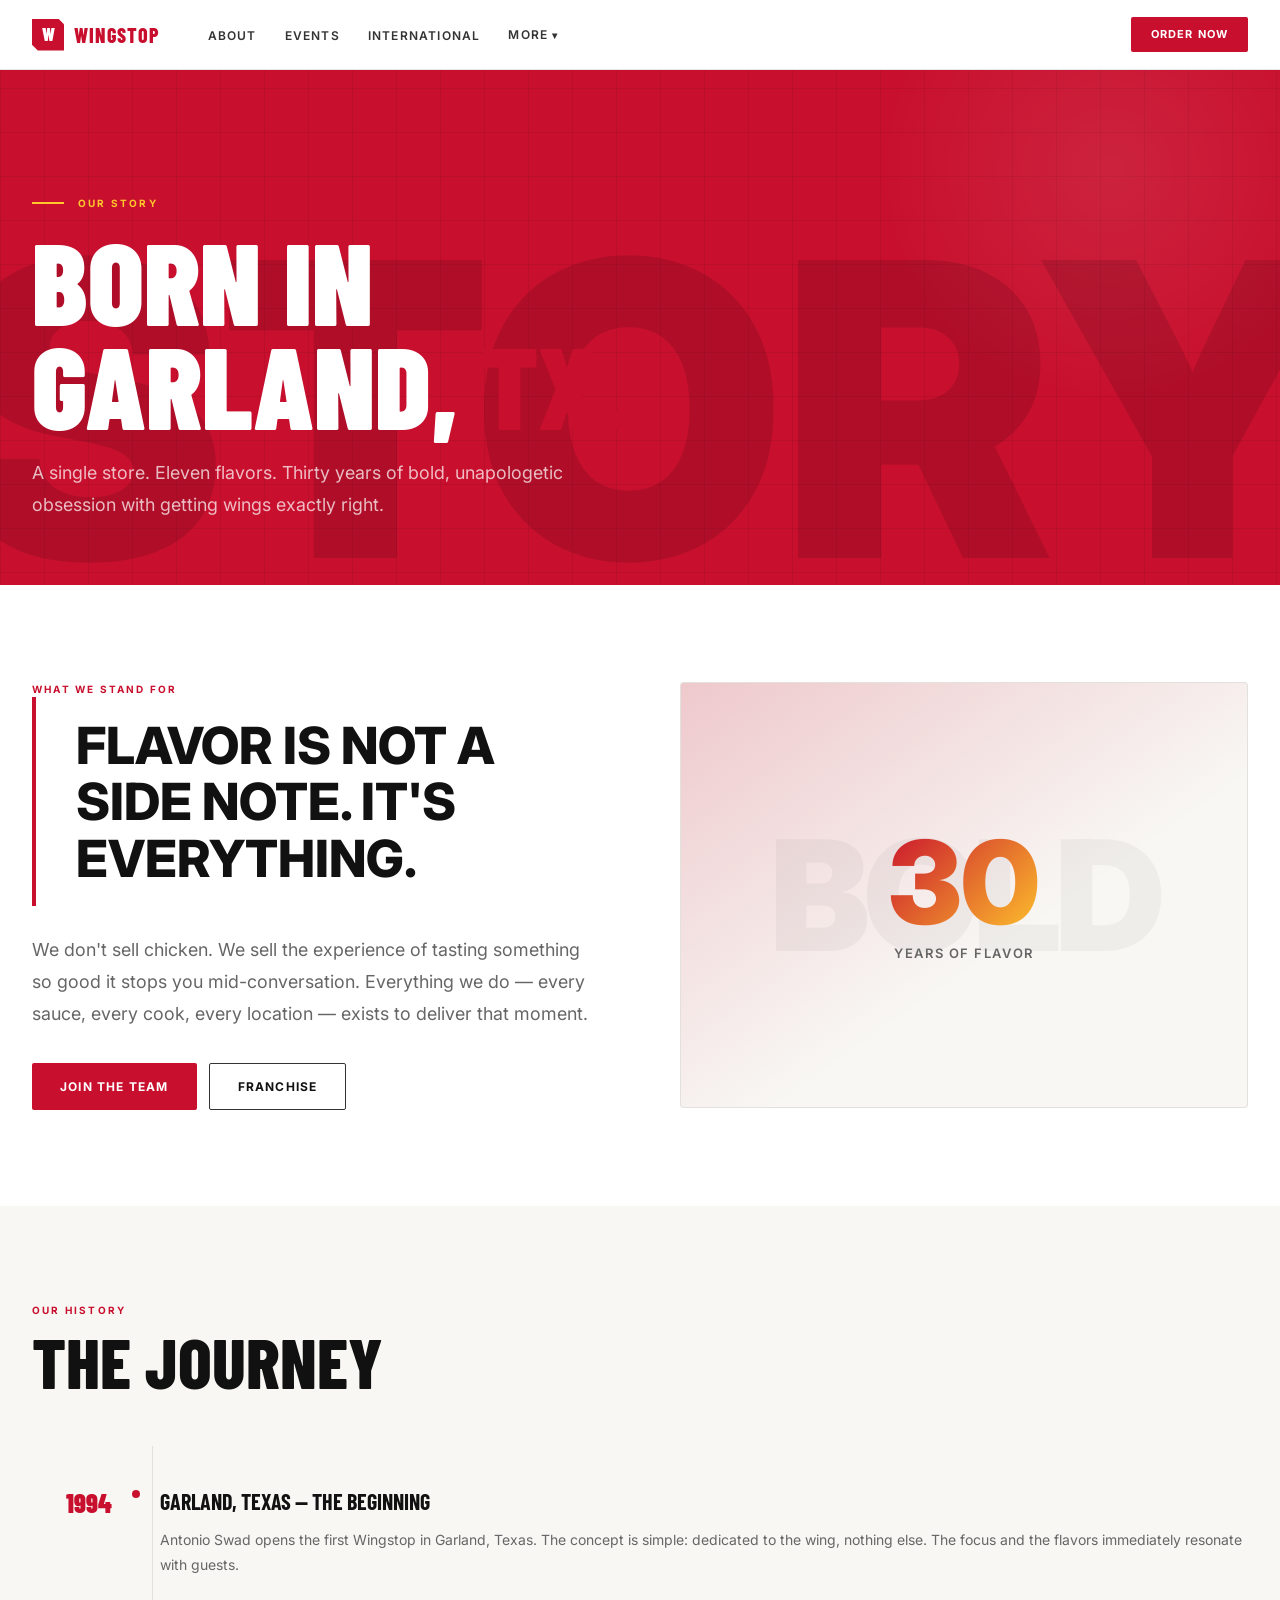
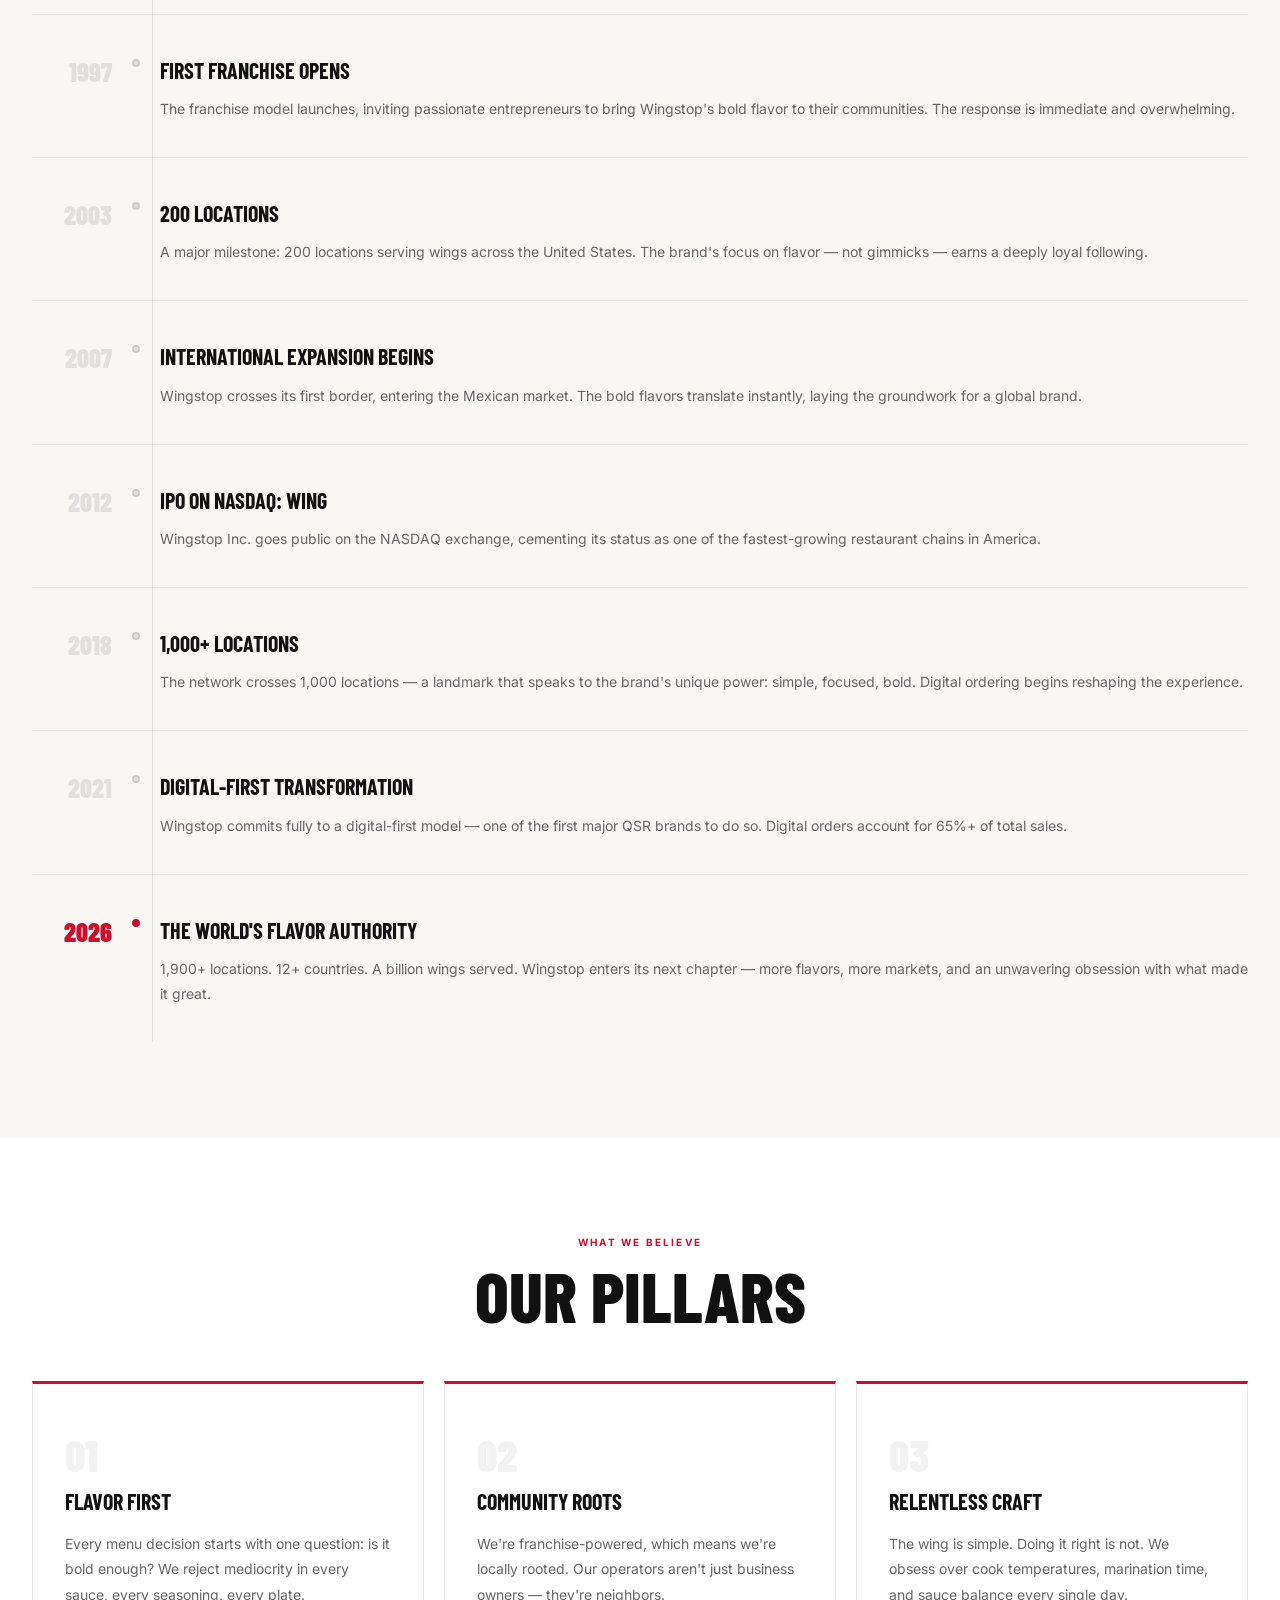
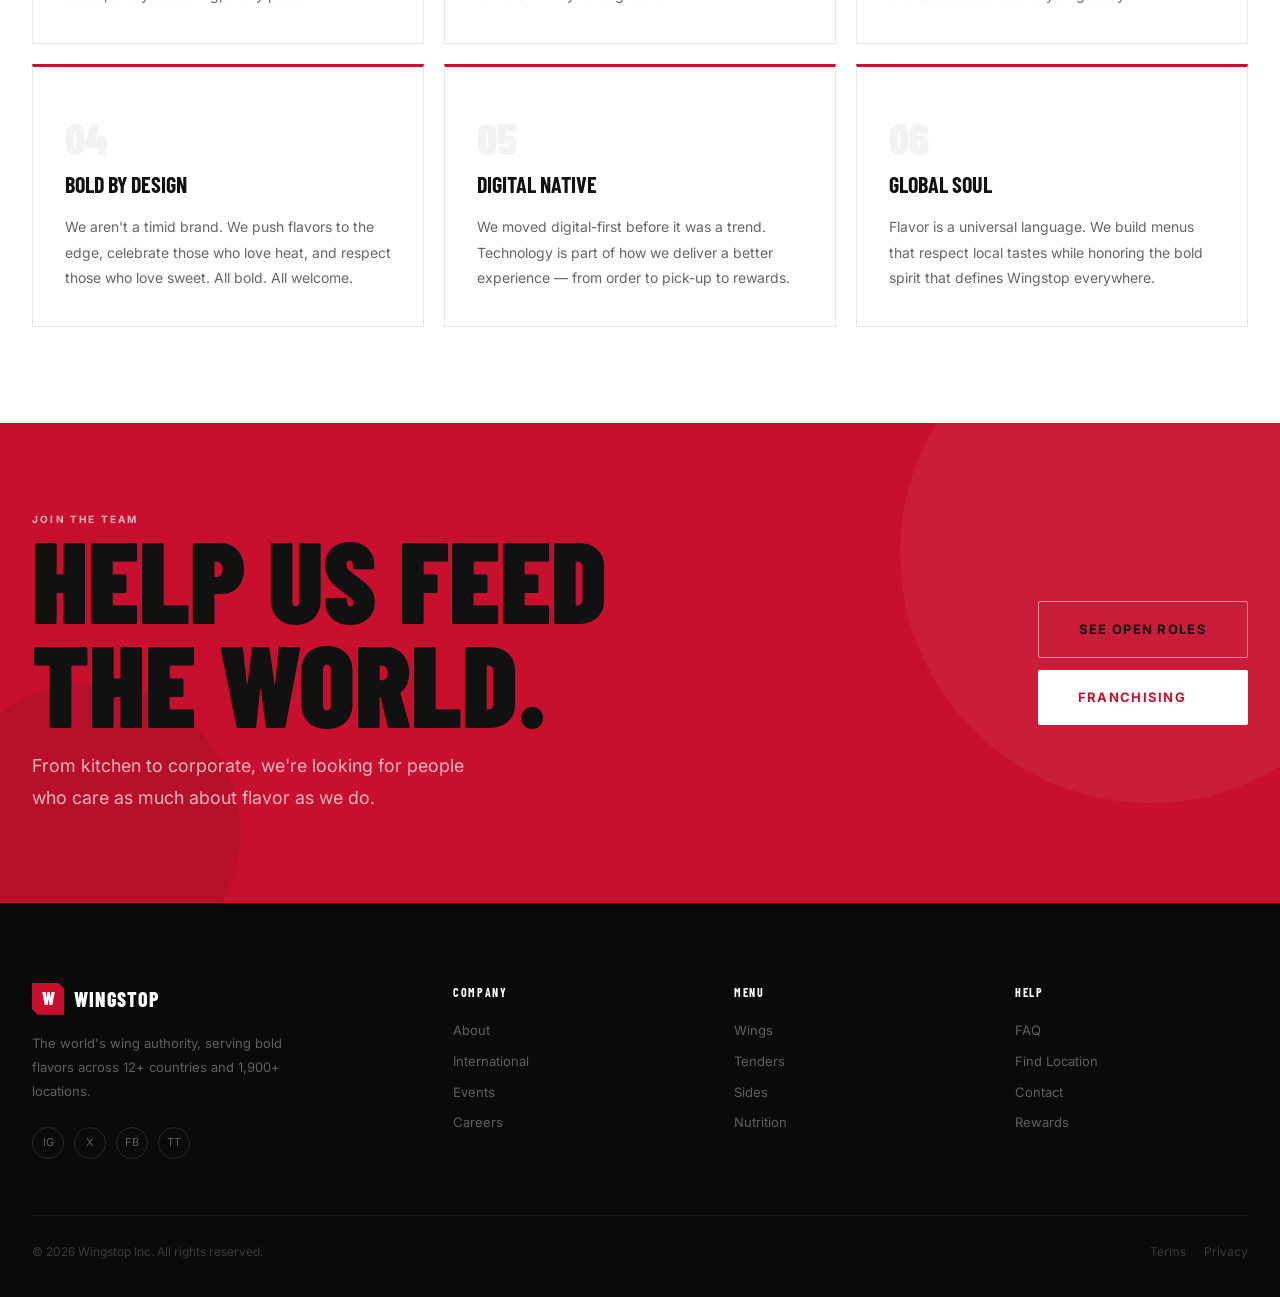
==== commit ce39c5e1: "Redesign: light-first Wingstop brand site blending wingstop.com + houseofflavor - Full CSS rewrite: " ====
--- a/about/index.html
+++ b/about/index.html
@@ -11,7 +11,7 @@
   <link rel="stylesheet" href="../css/main.css">
   <style>
     .mission-statement {
-      border-left: 3px solid var(--red);
+      border-left: 4px solid var(--red);
       padding: 20px 0 20px 40px;
     }
     .mission-statement p {
@@ -19,7 +19,7 @@
       font-size: clamp(28px, 4vw, 52px);
       font-weight: 800; line-height: 1.1;
       text-transform: uppercase;
-      color: white;
+      color: var(--text);
     }
 
     .about-split {
@@ -29,8 +29,8 @@
       align-items: center;
     }
     .about-split__visual {
-      background: var(--dark-2);
-      border: 1px solid rgba(255,255,255,.07);
+      background: var(--cream);
+      border: 1px solid var(--border);
       border-radius: 4px;
       aspect-ratio: 4/3;
       display: flex; align-items: center; justify-content: center;
@@ -44,7 +44,7 @@
       font-family: var(--font-display);
       font-size: clamp(80px, 12vw, 160px);
       font-weight: 900; line-height: 1;
-      color: rgba(255,255,255,.06);
+      color: rgba(0,0,0,.04);
       position: absolute;
       letter-spacing: -.04em;
     }
@@ -65,7 +65,7 @@
     .about-split__visual-badge span {
       font-size: 13px; font-weight: 600;
       letter-spacing: .12em; text-transform: uppercase;
-      color: rgba(255,255,255,.4);
+      color: var(--text-muted);
     }
 
     @media (max-width: 768px) {
@@ -112,10 +112,8 @@
 
 <!-- ══ PAGE HERO ══ -->
 <section class="page-hero" style="min-height:65vh;">
-  <div class="page-hero__bg">
-    <div class="page-hero__grid"></div>
-    <div class="page-hero__glow" style="background:radial-gradient(ellipse at 70% 50%, rgba(200,16,46,.12) 0%, transparent 60%);"></div>
-    <div style="position:absolute;right:-60px;bottom:-30px;font-family:var(--font-display);font-size:clamp(200px,32vw,420px);font-weight:900;color:rgba(255,255,255,.018);line-height:1;pointer-events:none;user-select:none;">STORY</div>
+  <div class="page-hero__bg"><div class="page-hero__pattern"></div><div class="page-hero__glow-inner"></div>
+    <div style="position:absolute;right:-60px;bottom:-30px;font-family:var(--font-display);font-size:clamp(200px,32vw,420px);font-weight:900;color:rgba(0,0,0,.12);line-height:1;pointer-events:none;user-select:none;">STORY</div>
   </div>
   <div class="page-hero__content">
     <div class="page-hero__eyebrow fade-up">
--- a/css/main.css
+++ b/css/main.css
@@ -1,1041 +1,808 @@
 @import url('https://fonts.googleapis.com/css2?family=Barlow+Condensed:ital,wght@0,300;0,400;0,600;0,700;0,800;0,900;1,900&family=Inter:wght@300;400;500;600;700&display=swap');
 
 /* ==========================================
-   VARIABLES
+   VARIABLES — light-first, Wingstop brand
    ========================================== */
 :root {
-  --red:        #C8102E;
-  --red-dark:   #a00d24;
-  --red-glow:   rgba(200, 16, 46, 0.35);
-  --yellow:     #FFC72C;
-  --yellow-glow:rgba(255, 199, 44, 0.3);
-  --dark:       #0D0D0D;
-  --dark-1:     #111111;
-  --dark-2:     #181818;
-  --dark-3:     #202020;
-  --mid:        #333333;
-  --light:      #d8d8d8;
-  --muted:      rgba(255,255,255,0.45);
-  --white:      #ffffff;
-
-  --font-display: 'Barlow Condensed', sans-serif;
-  --font-body:    'Inter', sans-serif;
-
-  --nav-h:  72px;
-  --pad-x:  32px;
+  /* Brand */
+  --red:         #C8102E;
+  --red-dark:    #A00D24;
+  --red-light:   #E8143A;
+  --red-glow:    rgba(200,16,46,.25);
+  --yellow:      #FFC72C;
+  --yellow-dark: #E6AF00;
+
+  /* Neutrals */
+  --black:       #0A0A0A;   /* houseofflavor dark */
+  --near-black:  #111111;
+  --gray-dk:     #333333;
+  --gray-mid:    #888888;
+  --gray-lgt:    #F0EFE9;   /* wingstop.com kraft warm */
+  --cream:       #F8F7F4;
+  --white:       #FFFFFF;
+
+  /* Text */
+  --text:        #111111;
+  --text-muted:  #666666;
+  --text-light:  rgba(255,255,255,.75);
+  --border:      rgba(0,0,0,.09);
+  --border-dk:   rgba(255,255,255,.1);
+
+  /* Type */
+  --font-disp: 'Barlow Condensed', sans-serif;
+  --font-body: 'Inter', sans-serif;
+
+  /* Layout */
+  --nav-h:  70px;
+  --px:     32px;
   --max-w:  1280px;
-  --ease:   cubic-bezier(0.4, 0, 0.2, 1);
-  --ease-out:cubic-bezier(0, 0, 0.2, 1);
+  --ease:   cubic-bezier(.4,0,.2,1);
 }
 
 /* ==========================================
    RESET
    ========================================== */
-*, *::before, *::after { box-sizing: border-box; margin: 0; padding: 0; }
-html { scroll-behavior: smooth; -webkit-font-smoothing: antialiased; }
-body { background: var(--dark); color: var(--white); font-family: var(--font-body); line-height: 1.6; overflow-x: hidden; }
-img  { max-width: 100%; display: block; }
-a    { color: inherit; text-decoration: none; }
-ul, ol { list-style: none; }
-button { cursor: pointer; border: none; background: none; font-family: inherit; color: inherit; }
-
-/* ==========================================
-   TYPOGRAPHY SCALE
+*,*::before,*::after { box-sizing:border-box; margin:0; padding:0; }
+html { scroll-behavior:smooth; -webkit-font-smoothing:antialiased; }
+body { background:var(--white); color:var(--text); font-family:var(--font-body); line-height:1.6; overflow-x:hidden; }
+img  { max-width:100%; display:block; }
+a    { color:inherit; text-decoration:none; }
+ul,ol { list-style:none; }
+button { cursor:pointer; border:none; background:none; font-family:inherit; color:inherit; }
+
+/* ==========================================
+   TYPOGRAPHY
    ========================================== */
 .disp-mega {
-  font-family: var(--font-display);
-  font-size: clamp(72px, 13vw, 180px);
-  font-weight: 900;
-  line-height: .88;
-  text-transform: uppercase;
-  letter-spacing: -.02em;
+  font-family:var(--font-disp);
+  font-size:clamp(72px,13vw,186px);
+  font-weight:900; line-height:.88;
+  text-transform:uppercase; letter-spacing:-.02em;
 }
 .disp-xl {
-  font-family: var(--font-display);
-  font-size: clamp(56px, 9vw, 120px);
-  font-weight: 900;
-  line-height: .9;
-  text-transform: uppercase;
+  font-family:var(--font-disp);
+  font-size:clamp(52px,9vw,118px);
+  font-weight:900; line-height:.9;
+  text-transform:uppercase;
 }
 .disp-lg {
-  font-family: var(--font-display);
-  font-size: clamp(36px, 6vw, 80px);
-  font-weight: 800;
-  line-height: .95;
-  text-transform: uppercase;
+  font-family:var(--font-disp);
+  font-size:clamp(34px,5.5vw,76px);
+  font-weight:800; line-height:.94;
+  text-transform:uppercase;
 }
 .disp-md {
-  font-family: var(--font-display);
-  font-size: clamp(26px, 4vw, 52px);
-  font-weight: 700;
-  line-height: 1;
-  text-transform: uppercase;
+  font-family:var(--font-disp);
+  font-size:clamp(24px,3.5vw,50px);
+  font-weight:700; line-height:1;
+  text-transform:uppercase;
 }
 .disp-sm {
-  font-family: var(--font-display);
-  font-size: clamp(20px, 2.5vw, 32px);
-  font-weight: 700;
-  text-transform: uppercase;
+  font-family:var(--font-disp);
+  font-size:clamp(18px,2.2vw,30px);
+  font-weight:700; text-transform:uppercase;
 }
 .overline {
-  font-size: 11px;
-  font-weight: 600;
-  letter-spacing: .2em;
-  text-transform: uppercase;
-  color: var(--yellow);
+  font-size:10px; font-weight:700;
+  letter-spacing:.22em; text-transform:uppercase;
+  color:var(--red);
 }
 .lead {
-  font-size: clamp(16px, 1.5vw, 20px);
-  line-height: 1.75;
-  color: var(--muted);
+  font-size:clamp(15px,1.4vw,18px);
+  line-height:1.8; color:var(--text-muted);
 }
 
 /* ==========================================
    LAYOUT
    ========================================== */
-.container {
-  max-width: var(--max-w);
-  margin: 0 auto;
-  padding: 0 var(--pad-x);
-}
-.section      { padding: 100px 0; }
-.section-sm   { padding: 60px 0; }
-.section-lg   { padding: 140px 0; }
-
-.grid-2 { display: grid; grid-template-columns: repeat(2, 1fr); gap: 24px; }
-.grid-3 { display: grid; grid-template-columns: repeat(3, 1fr); gap: 24px; }
-.grid-4 { display: grid; grid-template-columns: repeat(4, 1fr); gap: 20px; }
-
-.flex-between { display: flex; align-items: center; justify-content: space-between; }
-.gap-16 { gap: 16px; }
-
-/* ==========================================
-   NAVIGATION
+.container { max-width:var(--max-w); margin:0 auto; padding:0 var(--px); }
+.section    { padding:96px 0; }
+.section-sm { padding:60px 0; }
+.section-lg { padding:140px 0; }
+
+/* Section surface classes */
+.s-white  { background:var(--white); }
+.s-cream  { background:var(--cream); }
+.s-kraft  { background:var(--gray-lgt); }
+.s-red    { background:var(--red); color:var(--white); }
+.s-black  { background:var(--black); color:var(--white); }
+.s-yellow { background:var(--yellow); color:var(--near-black); }
+
+/* Grid helpers */
+.grid-2 { display:grid; grid-template-columns:repeat(2,1fr); gap:24px; }
+.grid-3 { display:grid; grid-template-columns:repeat(3,1fr); gap:24px; }
+.grid-4 { display:grid; grid-template-columns:repeat(4,1fr); gap:20px; }
+
+/* Legacy compat: old dark class names → now light */
+.bg-dark1 { background:var(--cream); }
+.bg-dark2 { background:var(--gray-lgt); }
+
+/* ==========================================
+   NAVIGATION — white, wingstop.com style
    ========================================== */
 .nav {
-  position: fixed;
-  inset: 0 0 auto;
-  z-index: 1000;
-  height: var(--nav-h);
-  display: flex;
-  align-items: center;
-  transition: background .3s var(--ease), backdrop-filter .3s;
+  position:fixed; inset:0 0 auto;
+  z-index:1000; height:var(--nav-h);
+  display:flex; align-items:center;
+  background:var(--white);
+  border-bottom:1px solid var(--border);
+  transition:box-shadow .3s var(--ease);
 }
 .nav.scrolled {
-  background: rgba(13,13,13,.92);
-  backdrop-filter: blur(24px);
-  -webkit-backdrop-filter: blur(24px);
-  border-bottom: 1px solid rgba(255,255,255,.06);
+  box-shadow:0 2px 20px rgba(0,0,0,.08);
+}
+/* Dark-surface nav (for dark sections like map, footer) */
+.nav--dark {
+  background:rgba(10,10,10,.95);
+  border-bottom-color:var(--border-dk);
 }
 .nav__inner {
-  max-width: var(--max-w);
-  margin: 0 auto;
-  padding: 0 var(--pad-x);
-  width: 100%;
-  display: flex;
-  align-items: center;
-  gap: 48px;
-}
-.nav__logo {
-  display: flex;
-  align-items: center;
-  gap: 10px;
-  flex-shrink: 0;
-}
+  max-width:var(--max-w); margin:0 auto;
+  padding:0 var(--px); width:100%;
+  display:flex; align-items:center; gap:48px;
+}
+.nav__logo { display:flex; align-items:center; gap:10px; flex-shrink:0; }
 .nav__logo-mark {
-  width: 34px; height: 34px;
-  background: var(--red);
-  display: flex; align-items: center; justify-content: center;
-  font-family: var(--font-display);
-  font-size: 20px; font-weight: 900;
-  clip-path: polygon(0 0, 82% 0, 100% 18%, 100% 100%, 18% 100%, 0 82%);
+  width:32px; height:32px;
+  background:var(--red);
+  display:flex; align-items:center; justify-content:center;
+  font-family:var(--font-disp); font-size:18px; font-weight:900; color:white;
+  clip-path:polygon(0 0,82% 0,100% 18%,100% 100%,18% 100%,0 82%);
 }
 .nav__logo-text {
-  font-family: var(--font-display);
-  font-size: 21px; font-weight: 800;
-  letter-spacing: .06em; text-transform: uppercase;
+  font-family:var(--font-disp); font-size:20px; font-weight:800;
+  letter-spacing:.06em; text-transform:uppercase; color:var(--red);
 }
 .nav__links {
-  display: flex; align-items: center; gap: 32px;
-  flex: 1;
+  display:flex; align-items:center; gap:28px; flex:1;
 }
 .nav__link {
-  font-size: 12px; font-weight: 600;
-  letter-spacing: .1em; text-transform: uppercase;
-  color: rgba(255,255,255,.65);
-  transition: color .2s;
-  position: relative;
-  white-space: nowrap;
+  font-size:12px; font-weight:600; letter-spacing:.1em; text-transform:uppercase;
+  color:var(--gray-dk); transition:color .2s; position:relative; white-space:nowrap;
 }
 .nav__link::after {
-  content: '';
-  position: absolute;
-  bottom: -4px; left: 0;
-  width: 0; height: 2px;
-  background: var(--yellow);
-  transition: width .3s var(--ease);
-}
-.nav__link:hover           { color: white; }
-.nav__link:hover::after,
-.nav__link.active::after   { width: 100%; }
-.nav__link.active          { color: white; }
+  content:''; position:absolute; bottom:-4px; left:0;
+  width:0; height:2px; background:var(--red);
+  transition:width .3s var(--ease);
+}
+.nav__link:hover { color:var(--red); }
+.nav__link:hover::after, .nav__link.active::after { width:100%; }
+.nav__link.active { color:var(--red); }
 
 /* Dropdown */
-.nav__dropdown { position: relative; }
-.nav__dropdown-trigger { display: flex; align-items: center; gap: 4px; }
-.nav__dropdown-arrow { font-size: 10px; transition: transform .2s; }
-.nav__dropdown:hover .nav__dropdown-arrow { transform: rotate(180deg); }
+.nav__dropdown { position:relative; }
+.nav__dropdown-trigger { display:flex; align-items:center; gap:4px; }
+.nav__dropdown-arrow { font-size:10px; transition:transform .2s; }
+.nav__dropdown:hover .nav__dropdown-arrow { transform:rotate(180deg); }
 .nav__dropdown-menu {
-  position: absolute;
-  top: calc(100% + 14px); right: 0;
-  background: var(--dark-2);
-  border: 1px solid rgba(255,255,255,.1);
-  border-radius: 6px;
-  padding: 8px 0;
-  min-width: 155px;
-  opacity: 0; visibility: hidden;
-  transform: translateY(-6px);
-  transition: all .2s var(--ease);
-}
-.nav__dropdown:hover .nav__dropdown-menu {
-  opacity: 1; visibility: visible; transform: translateY(0);
-}
+  position:absolute; top:calc(100% + 12px); right:0;
+  background:var(--white); border:1px solid var(--border);
+  border-radius:4px; padding:8px 0; min-width:155px;
+  box-shadow:0 8px 32px rgba(0,0,0,.12);
+  opacity:0; visibility:hidden; transform:translateY(-6px);
+  transition:all .2s var(--ease);
+}
+.nav__dropdown:hover .nav__dropdown-menu { opacity:1; visibility:visible; transform:translateY(0); }
 .nav__dropdown-item {
-  display: block;
-  padding: 10px 20px;
-  font-size: 12px; font-weight: 600;
-  letter-spacing: .08em; text-transform: uppercase;
-  color: rgba(255,255,255,.6);
-  transition: all .2s;
-}
-.nav__dropdown-item:hover {
-  color: white;
-  background: rgba(255,255,255,.05);
-  padding-left: 26px;
-}
+  display:block; padding:10px 20px;
+  font-size:12px; font-weight:600; letter-spacing:.08em; text-transform:uppercase;
+  color:var(--gray-dk); transition:all .2s;
+}
+.nav__dropdown-item:hover { color:var(--red); background:rgba(200,16,46,.05); padding-left:24px; }
 
 /* Hamburger */
-.nav__hamburger {
-  display: none; flex-direction: column; gap: 5px;
-  padding: 6px; margin-left: auto;
-}
+.nav__hamburger { display:none; flex-direction:column; gap:5px; padding:6px; margin-left:auto; }
 .nav__hamburger span {
-  display: block; width: 22px; height: 2px;
-  background: white;
-  transition: all .3s var(--ease);
-  transform-origin: center;
-}
-.nav__hamburger.open span:nth-child(1) { transform: translateY(7px) rotate(45deg); }
-.nav__hamburger.open span:nth-child(2) { opacity: 0; }
-.nav__hamburger.open span:nth-child(3) { transform: translateY(-7px) rotate(-45deg); }
+  display:block; width:22px; height:2px; background:var(--text);
+  transition:all .3s var(--ease); transform-origin:center;
+}
+.nav__hamburger.open span:nth-child(1) { transform:translateY(7px) rotate(45deg); }
+.nav__hamburger.open span:nth-child(2) { opacity:0; }
+.nav__hamburger.open span:nth-child(3) { transform:translateY(-7px) rotate(-45deg); }
 
 /* Mobile overlay */
 .nav__mobile {
-  position: fixed;
-  top: var(--nav-h); left: 0; right: 0; bottom: 0;
-  background: var(--dark-1);
-  z-index: 999;
-  padding: 40px 32px;
-  display: flex; flex-direction: column; gap: 4px;
-  transform: translateX(100%);
-  transition: transform .4s var(--ease);
-  overflow-y: auto;
-}
-.nav__mobile.open { transform: translateX(0); }
+  position:fixed; top:var(--nav-h); left:0; right:0; bottom:0;
+  background:var(--white); z-index:999;
+  padding:40px var(--px);
+  display:flex; flex-direction:column; gap:4px;
+  transform:translateX(100%); transition:transform .4s var(--ease); overflow-y:auto;
+  border-top:2px solid var(--red);
+}
+.nav__mobile.open { transform:translateX(0); }
 .nav__mobile-link {
-  font-family: var(--font-display);
-  font-size: 36px; font-weight: 800;
-  text-transform: uppercase;
-  padding: 14px 0;
-  border-bottom: 1px solid rgba(255,255,255,.07);
-  transition: color .2s;
-}
-.nav__mobile-link:hover { color: var(--yellow); }
+  font-family:var(--font-disp); font-size:36px; font-weight:800; text-transform:uppercase;
+  padding:14px 0; border-bottom:1px solid var(--border); color:var(--text); transition:color .2s;
+}
+.nav__mobile-link:hover { color:var(--red); }
 
 /* ==========================================
    BUTTONS
    ========================================== */
 .btn {
-  display: inline-flex; align-items: center; justify-content: center; gap: 8px;
-  padding: 13px 30px;
-  font-family: var(--font-body);
-  font-size: 12px; font-weight: 700;
-  letter-spacing: .1em; text-transform: uppercase;
-  border-radius: 3px;
-  transition: all .25s var(--ease);
-  position: relative; overflow: hidden;
-  white-space: nowrap;
-}
-.btn::after {
-  content: '';
-  position: absolute; inset: 0;
-  background: rgba(255,255,255,.1);
-  opacity: 0;
-  transition: opacity .2s;
-}
-.btn:hover::after { opacity: 1; }
-
-.btn-primary { background: var(--red); color: white; }
-.btn-primary:hover { transform: translateY(-2px); box-shadow: 0 8px 28px var(--red-glow); }
-
-.btn-yellow  { background: var(--yellow); color: var(--dark); }
-.btn-yellow:hover  { transform: translateY(-2px); box-shadow: 0 8px 28px var(--yellow-glow); }
-
-.btn-outline {
-  background: transparent; color: white;
-  border: 1.5px solid rgba(255,255,255,.35);
-}
-.btn-outline:hover { border-color: white; transform: translateY(-2px); }
-
-.btn-outline-red {
-  background: transparent; color: var(--red);
-  border: 1.5px solid var(--red);
-}
-.btn-outline-red:hover { background: var(--red); color: white; }
-
-.btn-lg  { padding: 17px 42px; font-size: 13px; }
-.btn-sm  { padding: 9px 22px; font-size: 11px; }
-
-/* ==========================================
-   HERO — HOMEPAGE
+  display:inline-flex; align-items:center; justify-content:center; gap:8px;
+  padding:13px 28px;
+  font-family:var(--font-body); font-size:12px; font-weight:700;
+  letter-spacing:.1em; text-transform:uppercase;
+  border-radius:2px; transition:all .25s var(--ease);
+  position:relative; overflow:hidden; white-space:nowrap;
+}
+.btn-primary { background:var(--red); color:white; }
+.btn-primary:hover { background:var(--red-dark); transform:translateY(-2px); box-shadow:0 8px 24px var(--red-glow); }
+
+.btn-yellow { background:var(--yellow); color:var(--near-black); }
+.btn-yellow:hover { background:var(--yellow-dark); transform:translateY(-2px); }
+
+.btn-outline { background:transparent; color:var(--text); border:1.5px solid var(--gray-dk); }
+.btn-outline:hover { border-color:var(--red); color:var(--red); transform:translateY(-2px); }
+
+.btn-outline-white { background:transparent; color:white; border:1.5px solid rgba(255,255,255,.5); }
+.btn-outline-white:hover { border-color:white; transform:translateY(-2px); }
+
+.btn-white { background:white; color:var(--red); }
+.btn-white:hover { background:var(--cream); transform:translateY(-2px); }
+
+.btn-lg  { padding:17px 40px; font-size:13px; }
+.btn-sm  { padding:9px 20px; font-size:11px; }
+
+/* ==========================================
+   HOMEPAGE HERO — deep red, wingstop.com
    ========================================== */
 .hero {
-  min-height: 100vh;
-  display: flex; align-items: flex-end;
-  padding-bottom: 88px;
-  padding-top: var(--nav-h);
-  position: relative; overflow: hidden;
-  background: var(--dark);
-}
-.hero__bg {
-  position: absolute; inset: 0; z-index: 0;
-  pointer-events: none; user-select: none;
-}
-.hero__grid {
-  position: absolute; inset: 0;
+  background:var(--red);
+  min-height:100vh; display:flex; align-items:flex-end;
+  padding-bottom:80px; padding-top:var(--nav-h);
+  position:relative; overflow:hidden;
+}
+.hero__bg { position:absolute; inset:0; z-index:0; pointer-events:none; }
+/* Subtle cross-hatch pattern on red */
+.hero__pattern {
+  position:absolute; inset:0;
   background-image:
-    linear-gradient(rgba(255,255,255,.025) 1px, transparent 1px),
-    linear-gradient(90deg, rgba(255,255,255,.025) 1px, transparent 1px);
-  background-size: 64px 64px;
+    linear-gradient(rgba(0,0,0,.08) 1px, transparent 1px),
+    linear-gradient(90deg, rgba(0,0,0,.08) 1px, transparent 1px);
+  background-size:48px 48px;
 }
 .hero__glow {
-  position: absolute;
-  right: 0; top: 0;
-  width: 60%; height: 100%;
-  background: radial-gradient(ellipse at 80% 40%, rgba(200,16,46,.14) 0%, transparent 65%);
-}
-.hero__glow-2 {
-  position: absolute;
-  left: 0; bottom: 0;
-  width: 40%; height: 60%;
-  background: radial-gradient(ellipse at 10% 90%, rgba(255,199,44,.06) 0%, transparent 55%);
-}
-.hero__bg-w {
-  position: absolute;
-  right: -80px; top: 50%;
-  transform: translateY(-55%);
-  font-family: var(--font-display);
-  font-size: clamp(300px, 55vw, 760px);
-  font-weight: 900; line-height: 1;
-  color: rgba(200,16,46,.035);
-  letter-spacing: -.05em;
+  position:absolute; right:-100px; top:-100px;
+  width:700px; height:700px; border-radius:50%;
+  background:radial-gradient(ellipse, rgba(255,255,255,.08) 0%, transparent 65%);
+}
+.hero__wing {
+  position:absolute; right:-60px; top:50%; transform:translateY(-55%);
+  font-family:var(--font-disp); font-size:clamp(280px,50vw,700px);
+  font-weight:900; line-height:1; letter-spacing:-.05em;
+  color:rgba(0,0,0,.12); pointer-events:none; user-select:none;
 }
 .hero__content {
-  position: relative; z-index: 1;
-  max-width: var(--max-w);
-  margin: 0 auto;
-  padding: 0 var(--pad-x);
-  width: 100%;
-}
-.hero__eyebrow {
-  display: flex; align-items: center; gap: 14px;
-  margin-bottom: 28px;
-}
-.hero__eyebrow-line {
-  display: block; width: 44px; height: 2px;
-  background: var(--yellow);
-}
+  position:relative; z-index:1;
+  max-width:var(--max-w); margin:0 auto; padding:0 var(--px); width:100%;
+}
+.hero__eyebrow { display:flex; align-items:center; gap:14px; margin-bottom:24px; }
+.hero__eyebrow-line { display:block; width:44px; height:2px; background:var(--yellow); }
+.hero__eyebrow .overline { color:var(--yellow); }
 .hero__headline {
-  font-family: var(--font-display);
-  font-size: clamp(72px, 13vw, 186px);
-  font-weight: 900; line-height: .88;
-  text-transform: uppercase;
-  letter-spacing: -.02em;
-  margin-bottom: 40px;
-}
-.hero__headline .stroke {
-  -webkit-text-fill-color: transparent;
-  -webkit-text-stroke: 3px var(--red);
-  color: transparent;
-}
+  font-family:var(--font-disp); font-size:clamp(72px,13vw,186px);
+  font-weight:900; line-height:.88; text-transform:uppercase; letter-spacing:-.02em;
+  color:white; margin-bottom:36px;
+}
+.hero__headline .hollow {
+  -webkit-text-fill-color:transparent;
+  -webkit-text-stroke:3px rgba(255,255,255,.5);
+}
+.hero__headline .yel { color:var(--yellow); -webkit-text-fill-color:var(--yellow); }
 .hero__sub {
-  max-width: 500px;
-  font-size: clamp(15px, 1.4vw, 18px);
-  line-height: 1.8; color: var(--muted);
-  margin-bottom: 44px;
-}
-.hero__actions { display: flex; align-items: center; gap: 14px; flex-wrap: wrap; }
+  max-width:500px; font-size:clamp(15px,1.3vw,17px); line-height:1.8;
+  color:rgba(255,255,255,.7); margin-bottom:40px;
+}
+.hero__actions { display:flex; align-items:center; gap:14px; flex-wrap:wrap; }
 .hero__scroll {
-  position: absolute; bottom: 36px; right: 40px;
-  display: flex; flex-direction: column; align-items: center; gap: 10px;
-  font-size: 9px; letter-spacing: .18em; text-transform: uppercase;
-  color: rgba(255,255,255,.25);
+  position:absolute; bottom:36px; right:40px;
+  display:flex; flex-direction:column; align-items:center; gap:10px;
+  font-size:9px; letter-spacing:.18em; text-transform:uppercase; color:rgba(255,255,255,.35);
 }
 .hero__scroll-bar {
-  width: 1px; height: 56px;
-  background: linear-gradient(to bottom, rgba(255,255,255,.25), transparent);
-  animation: scrollPulse 1.8s ease-in-out infinite;
+  width:1px; height:52px;
+  background:linear-gradient(to bottom, rgba(255,255,255,.35), transparent);
+  animation:scrollPulse 1.8s ease-in-out infinite;
 }
 @keyframes scrollPulse {
-  0%,100% { opacity: .3; transform: scaleY(1); }
-  50%      { opacity: .7; transform: scaleY(.6) translateY(20px); }
-}
-
-/* ==========================================
-   STATS BAR
-   ========================================== */
-.stats-bar {
-  background: var(--red);
-  position: relative;
-}
+  0%,100% { opacity:.3; transform:scaleY(1); }
+  50%      { opacity:.7; transform:scaleY(.6) translateY(20px); }
+}
+
+/* ==========================================
+   STATS BAR — yellow, punchy
+   ========================================== */
+.stats-bar { background:var(--yellow); }
 .stats-bar__inner {
-  max-width: var(--max-w);
-  margin: 0 auto; padding: 0 var(--pad-x);
-  display: flex; align-items: stretch;
+  max-width:var(--max-w); margin:0 auto; padding:0 var(--px);
+  display:flex; align-items:stretch;
 }
 .stat-item {
-  flex: 1;
-  display: flex; flex-direction: column; align-items: center; justify-content: center;
-  padding: 30px 20px;
-  position: relative;
+  flex:1; display:flex; flex-direction:column; align-items:center; justify-content:center;
+  padding:28px 20px; position:relative;
 }
 .stat-item + .stat-item::before {
-  content: '';
-  position: absolute; left: 0; top: 20%; bottom: 20%;
-  width: 1px; background: rgba(255,255,255,.2);
+  content:''; position:absolute; left:0; top:20%; bottom:20%;
+  width:1px; background:rgba(0,0,0,.15);
 }
 .stat-item__num {
-  font-family: var(--font-display);
-  font-size: clamp(32px, 4.5vw, 56px);
-  font-weight: 900; line-height: 1;
-  color: white; display: block;
+  font-family:var(--font-disp); font-size:clamp(30px,4.5vw,54px);
+  font-weight:900; line-height:1; color:var(--near-black); display:block;
 }
 .stat-item__lbl {
-  font-size: 10px; font-weight: 600;
-  letter-spacing: .18em; text-transform: uppercase;
-  color: rgba(255,255,255,.65);
-  margin-top: 5px;
-}
-
-/* ==========================================
-   MARQUEE
+  font-size:10px; font-weight:600; letter-spacing:.18em; text-transform:uppercase;
+  color:rgba(0,0,0,.5); margin-top:5px;
+}
+
+/* ==========================================
+   MARQUEE — black, houseofflavor
    ========================================== */
 .marquee {
-  overflow: hidden;
-  padding: 18px 0;
-  border-top: 1px solid rgba(255,255,255,.06);
-  border-bottom: 1px solid rgba(255,255,255,.06);
-  background: var(--dark-2);
+  overflow:hidden; padding:18px 0;
+  background:var(--black);
+  border-top:none; border-bottom:none;
 }
 .marquee__track {
-  display: flex; gap: 0;
-  animation: marqueeScroll 32s linear infinite;
-  width: max-content;
-}
-.marquee:hover .marquee__track { animation-play-state: paused; }
+  display:flex; animation:marqueeScroll 32s linear infinite; width:max-content;
+}
+.marquee:hover .marquee__track { animation-play-state:paused; }
 .marquee__item {
-  font-family: var(--font-display);
-  font-size: 18px; font-weight: 700;
-  text-transform: uppercase; letter-spacing: .06em;
-  color: rgba(255,255,255,.22);
-  white-space: nowrap;
-  display: flex; align-items: center;
-  padding: 0 28px;
-  gap: 28px;
-}
-.marquee__item .sep {
-  color: var(--red); font-size: 20px;
-}
-.marquee__item.hi { color: var(--yellow); }
+  font-family:var(--font-disp); font-size:17px; font-weight:700;
+  text-transform:uppercase; letter-spacing:.08em;
+  color:rgba(255,255,255,.2); white-space:nowrap;
+  display:flex; align-items:center; padding:0 24px; gap:24px;
+}
+.marquee__item .sep { color:var(--red); font-size:18px; }
+.marquee__item.hi { color:rgba(255,199,44,.6); }
 @keyframes marqueeScroll {
-  from { transform: translateX(0); }
-  to   { transform: translateX(-50%); }
+  from { transform:translateX(0); }
+  to   { transform:translateX(-50%); }
 }
 
 /* ==========================================
    SECTION HEADERS
    ========================================== */
-.sh { margin-bottom: 56px; }
-.sh-center { text-align: center; }
-.sh-split {
-  display: flex; align-items: flex-end;
-  justify-content: space-between; gap: 24px;
-}
-.sh .overline { margin-bottom: 12px; }
-
-/* ==========================================
-   FLAVOR GRID
+.sh          { margin-bottom:52px; }
+.sh-center   { text-align:center; }
+.sh-split    { display:flex; align-items:flex-end; justify-content:space-between; gap:24px; }
+.sh .overline { margin-bottom:10px; }
+/* On dark/red sections, override overline color */
+.s-black .overline, .s-red .overline { color:var(--yellow); }
+
+/* ==========================================
+   FLAVOR GRID — on white/cream bg
    ========================================== */
 .flavor-grid {
-  display: grid;
-  grid-template-columns: repeat(auto-fill, minmax(210px, 1fr));
-  border: 1px solid rgba(255,255,255,.06);
-  border-right: none; border-bottom: none;
+  display:grid; grid-template-columns:repeat(auto-fill,minmax(210px,1fr));
+  border:1px solid var(--border); border-right:none; border-bottom:none;
 }
 .flavor-item {
-  padding: 28px 24px;
-  border-right: 1px solid rgba(255,255,255,.06);
-  border-bottom: 1px solid rgba(255,255,255,.06);
-  cursor: pointer;
-  position: relative; overflow: hidden;
-  transition: background .25s;
+  padding:26px 22px;
+  border-right:1px solid var(--border); border-bottom:1px solid var(--border);
+  cursor:pointer; position:relative; overflow:hidden;
+  transition:background .2s, transform .2s;
+  background:var(--white);
 }
 .flavor-item::before {
-  content: '';
-  position: absolute; left: 0; top: 0;
-  width: 3px; height: 0;
-  transition: height .3s var(--ease);
-}
-.flavor-item:hover::before { height: 100%; }
-.flavor-item:hover { background: rgba(255,255,255,.03); }
-.flavor-item__color { display: flex; align-items: center; gap: 6px; margin-bottom: 14px; }
-.flavor-item__swatch {
-  width: 10px; height: 10px; border-radius: 50%;
-}
-.flavor-item__heat { display: flex; gap: 3px; }
-.heat-pip {
-  width: 5px; height: 5px; border-radius: 50%;
-  background: rgba(255,255,255,.12);
-}
-.heat-pip.on { background: var(--red); }
+  content:''; position:absolute; left:0; top:0;
+  width:3px; height:0; background:var(--red);
+  transition:height .3s var(--ease);
+}
+.flavor-item:hover { background:var(--cream); transform:translateY(-2px); }
+.flavor-item:hover::before { height:100%; }
+.flavor-item__color { display:flex; align-items:center; gap:8px; margin-bottom:12px; }
+.flavor-item__swatch { width:10px; height:10px; border-radius:50%; flex-shrink:0; }
+.flavor-item__heat { display:flex; gap:3px; }
+.heat-pip { width:5px; height:5px; border-radius:50%; background:var(--border); }
+.heat-pip.on { background:var(--red); }
 .flavor-item__name {
-  font-family: var(--font-display);
-  font-size: 20px; font-weight: 700;
-  text-transform: uppercase; line-height: 1.1;
-  margin-bottom: 7px;
-}
-.flavor-item__tag {
-  font-size: 11px; color: rgba(255,255,255,.35);
-  letter-spacing: .04em;
-}
+  font-family:var(--font-disp); font-size:20px; font-weight:700;
+  text-transform:uppercase; line-height:1.1; margin-bottom:6px; color:var(--text);
+}
+.flavor-item__tag { font-size:11px; color:var(--text-muted); letter-spacing:.04em; }
 
 /* ==========================================
    CARDS
    ========================================== */
 .card {
-  background: var(--dark-2);
-  border: 1px solid rgba(255,255,255,.07);
-  border-radius: 4px;
-  overflow: hidden;
-  transition: all .3s var(--ease);
+  background:var(--white); border:1px solid var(--border); border-radius:3px;
+  overflow:hidden; transition:all .3s var(--ease);
 }
 .card:hover {
-  transform: translateY(-5px);
-  border-color: rgba(255,255,255,.14);
-  box-shadow: 0 20px 60px rgba(0,0,0,.5);
-}
-.card__thumb {
-  aspect-ratio: 16/9;
-  position: relative; overflow: hidden;
-}
-.card__thumb-bg {
-  width: 100%; height: 100%;
-  display: flex; align-items: center; justify-content: center;
-}
-.card__body   { padding: 24px; }
+  transform:translateY(-5px);
+  box-shadow:0 16px 48px rgba(0,0,0,.1);
+  border-color:rgba(0,0,0,.18);
+}
+/* Card on dark surface */
+.s-black .card, .s-red .card {
+  background:rgba(255,255,255,.07);
+  border-color:rgba(255,255,255,.1);
+}
+.s-black .card:hover, .s-red .card:hover {
+  background:rgba(255,255,255,.12);
+  box-shadow:0 16px 48px rgba(0,0,0,.4);
+}
+.card__thumb { aspect-ratio:16/9; position:relative; overflow:hidden; }
+.card__thumb-bg { width:100%; height:100%; display:flex; align-items:center; justify-content:center; }
+.card__body { padding:22px; }
 .card__footer {
-  padding: 14px 24px;
-  border-top: 1px solid rgba(255,255,255,.06);
-  display: flex; align-items: center; justify-content: space-between;
-}
+  padding:13px 22px; border-top:1px solid var(--border);
+  display:flex; align-items:center; justify-content:space-between;
+}
+.s-black .card__footer, .s-red .card__footer { border-color:var(--border-dk); }
 .card__tag {
-  font-size: 10px; font-weight: 700;
-  letter-spacing: .16em; text-transform: uppercase;
-  color: var(--yellow); margin-bottom: 10px;
-}
+  font-size:10px; font-weight:700; letter-spacing:.16em; text-transform:uppercase;
+  color:var(--red); margin-bottom:8px;
+}
+.s-black .card__tag, .s-red .card__tag { color:var(--yellow); }
 .card__title {
-  font-family: var(--font-display);
-  font-size: 22px; font-weight: 700;
-  text-transform: uppercase; line-height: 1.1;
-  margin-bottom: 10px;
-}
-.card__desc {
-  font-size: 13px; line-height: 1.7;
-  color: rgba(255,255,255,.5);
-}
-.card__date {
-  font-size: 12px; font-weight: 600;
-  color: rgba(255,255,255,.35);
-  letter-spacing: .06em;
-}
-
-/* ==========================================
-   PAGE HERO (inner pages)
+  font-family:var(--font-disp); font-size:21px; font-weight:700;
+  text-transform:uppercase; line-height:1.1; margin-bottom:8px; color:var(--text);
+}
+.s-black .card__title { color:var(--white); }
+.card__desc { font-size:13px; line-height:1.7; color:var(--text-muted); }
+.s-black .card__desc { color:rgba(255,255,255,.5); }
+.card__date { font-size:12px; font-weight:600; color:var(--text-muted); letter-spacing:.06em; }
+
+/* ==========================================
+   PAGE HERO — red for inner pages
    ========================================== */
 .page-hero {
-  min-height: 55vh;
-  display: flex; align-items: flex-end;
-  padding-bottom: 72px;
-  padding-top: var(--nav-h);
-  position: relative; overflow: hidden;
-  background: var(--dark);
-}
-.page-hero--sm { min-height: 38vh; }
-.page-hero__bg {
-  position: absolute; inset: 0; z-index: 0;
-  pointer-events: none;
-}
-.page-hero__grid {
-  position: absolute; inset: 0;
+  background:var(--red);
+  min-height:48vh; display:flex; align-items:flex-end;
+  padding-bottom:64px; padding-top:var(--nav-h);
+  position:relative; overflow:hidden;
+}
+.page-hero--sm { min-height:36vh; }
+.page-hero__bg { position:absolute; inset:0; z-index:0; pointer-events:none; }
+.page-hero__pattern {
+  position:absolute; inset:0;
   background-image:
-    linear-gradient(rgba(255,255,255,.022) 1px, transparent 1px),
-    linear-gradient(90deg, rgba(255,255,255,.022) 1px, transparent 1px);
-  background-size: 60px 60px;
-}
-.page-hero__glow {
-  position: absolute; inset: 0;
+    linear-gradient(rgba(0,0,0,.07) 1px, transparent 1px),
+    linear-gradient(90deg, rgba(0,0,0,.07) 1px, transparent 1px);
+  background-size:44px 44px;
+}
+.page-hero__glow-inner {
+  position:absolute; right:-80px; top:-80px;
+  width:500px; height:500px; border-radius:50%;
+  background:radial-gradient(ellipse, rgba(255,255,255,.08) 0%, transparent 65%);
+}
+.page-hero__watermark {
+  position:absolute; right:-40px; bottom:-20px;
+  font-family:var(--font-disp); font-weight:900; line-height:1;
+  color:rgba(0,0,0,.12); pointer-events:none; user-select:none;
 }
 .page-hero__content {
-  position: relative; z-index: 1;
-  max-width: var(--max-w); margin: 0 auto;
-  padding: 0 var(--pad-x); width: 100%;
-}
-.page-hero__eyebrow {
-  display: flex; align-items: center; gap: 14px;
-  margin-bottom: 22px;
-}
-.page-hero__eyebrow-line { display: block; width: 36px; height: 2px; background: var(--yellow); }
+  position:relative; z-index:1;
+  max-width:var(--max-w); margin:0 auto; padding:0 var(--px); width:100%;
+}
+.page-hero__eyebrow { display:flex; align-items:center; gap:14px; margin-bottom:18px; }
+.page-hero__eyebrow-line { display:block; width:32px; height:2px; background:var(--yellow); }
+.page-hero__eyebrow .overline { color:var(--yellow); }
+.page-hero__content h1 { color:white; }
+.page-hero__content .lead { color:rgba(255,255,255,.72); margin-top:14px; }
+
+/* ==========================================
+   WORLD MAP SECTION
+   ========================================== */
+.map-section {
+  background:var(--black);
+  padding:96px 0;
+  position:relative; overflow:hidden;
+}
+.map-section__noise {
+  position:absolute; inset:0;
+  background-image:radial-gradient(ellipse at 10% 50%, rgba(200,16,46,.15) 0%, transparent 55%),
+                   radial-gradient(ellipse at 90% 50%, rgba(255,199,44,.05) 0%, transparent 50%);
+  pointer-events:none;
+}
+.map-layout {
+  display:grid; grid-template-columns:320px 1fr;
+  gap:60px; align-items:center;
+}
+.map-stats { display:grid; grid-template-columns:1fr 1fr; gap:12px; margin-top:28px; }
+.map-stat {
+  padding:18px 20px;
+  background:rgba(255,255,255,.05);
+  border:1px solid rgba(255,255,255,.08);
+  border-radius:2px;
+}
+.map-stat__num {
+  font-family:var(--font-disp); font-size:38px; font-weight:900;
+  line-height:1; color:white;
+}
+.map-stat__lbl {
+  font-size:10px; font-weight:600; letter-spacing:.16em; text-transform:uppercase;
+  color:rgba(255,255,255,.35); margin-top:5px;
+}
+#ws-world-map { height:440px; }
+/* jsVectorMap overrides */
+.jvectormap-tip {
+  background:var(--near-black) !important;
+  border:1px solid rgba(255,255,255,.15) !important;
+  color:white !important;
+  font-family:var(--font-body) !important;
+  font-size:13px !important;
+  padding:8px 14px !important;
+  border-radius:3px !important;
+}
 
 /* ==========================================
    ACCORDION — FAQ
    ========================================== */
-.accordion { border-top: 1px solid rgba(255,255,255,.08); }
-.acc-item   { border-bottom: 1px solid rgba(255,255,255,.08); }
+.accordion { border-top:1px solid var(--border); }
+.acc-item   { border-bottom:1px solid var(--border); }
 .acc-trigger {
-  width: 100%; display: flex; align-items: center;
-  justify-content: space-between;
-  padding: 26px 0; text-align: left;
-  cursor: pointer;
-  gap: 20px;
-  transition: color .2s;
-}
-.acc-trigger:hover { color: var(--yellow); }
+  width:100%; display:flex; align-items:center; justify-content:space-between;
+  padding:24px 0; text-align:left; cursor:pointer; gap:20px; transition:color .2s;
+}
+.acc-trigger:hover { color:var(--red); }
 .acc-trigger__q {
-  font-family: var(--font-display);
-  font-size: clamp(17px, 2vw, 22px);
-  font-weight: 700; text-transform: uppercase;
-  line-height: 1.2;
-}
+  font-family:var(--font-disp); font-size:clamp(17px,2vw,22px);
+  font-weight:700; text-transform:uppercase; line-height:1.2; color:var(--text);
+}
+.acc-trigger:hover .acc-trigger__q { color:var(--red); }
 .acc-trigger__icon {
-  flex-shrink: 0;
-  width: 26px; height: 26px;
-  border: 1.5px solid rgba(255,255,255,.2);
-  border-radius: 50%;
-  display: flex; align-items: center; justify-content: center;
-  font-size: 16px; font-weight: 300;
-  color: rgba(255,255,255,.4);
-  transition: all .3s var(--ease);
-  line-height: 1;
-}
-.acc-item.open .acc-trigger__icon {
-  background: var(--red); border-color: var(--red);
-  color: white; transform: rotate(45deg);
-}
-.acc-body {
-  overflow: hidden;
-  max-height: 0;
-  transition: max-height .4s var(--ease);
-}
-.acc-item.open .acc-body { max-height: 400px; }
-.acc-body__inner {
-  padding-bottom: 26px;
-  color: rgba(255,255,255,.55);
-  line-height: 1.85; font-size: 15px;
-  max-width: 700px;
-}
-.acc-body__inner a { color: var(--yellow); }
-
-/* ==========================================
-   HIGHLIGHT / CTA SECTIONS
+  flex-shrink:0; width:26px; height:26px;
+  border:1.5px solid var(--border); border-radius:50%;
+  display:flex; align-items:center; justify-content:center;
+  font-size:16px; color:var(--gray-mid); transition:all .3s var(--ease); line-height:1;
+}
+.acc-item.open .acc-trigger__icon { background:var(--red); border-color:var(--red); color:white; transform:rotate(45deg); }
+.acc-body { overflow:hidden; max-height:0; transition:max-height .4s var(--ease); }
+.acc-item.open .acc-body { max-height:400px; }
+.acc-body__inner { padding-bottom:24px; color:var(--text-muted); line-height:1.85; font-size:15px; max-width:700px; }
+.acc-body__inner a { color:var(--red); }
+
+/* ==========================================
+   HIGHLIGHT / CTA — red section
    ========================================== */
 .highlight-red {
-  background: var(--red);
-  padding: 88px 0;
-  position: relative; overflow: hidden;
-}
-.highlight-red::before,
-.highlight-red::after {
-  content: '';
-  position: absolute;
-  border-radius: 50%;
-  pointer-events: none;
-}
-.highlight-red::before {
-  width: 500px; height: 500px;
-  right: -120px; top: -120px;
-  background: rgba(255,255,255,.05);
-}
-.highlight-red::after {
-  width: 300px; height: 300px;
-  left: -60px; bottom: -80px;
-  background: rgba(0,0,0,.08);
-}
-
-/* ==========================================
-   REGION CARDS (International)
+  background:var(--red); padding:88px 0;
+  position:relative; overflow:hidden;
+}
+.highlight-red::before, .highlight-red::after {
+  content:''; position:absolute; border-radius:50%; pointer-events:none;
+}
+.highlight-red::before { width:500px; height:500px; right:-120px; top:-120px; background:rgba(255,255,255,.05); }
+.highlight-red::after  { width:300px; height:300px; left:-60px; bottom:-80px; background:rgba(0,0,0,.08); }
+
+/* ==========================================
+   REGION CARDS
    ========================================== */
 .region-card {
-  background: var(--dark-2);
-  border: 1px solid rgba(255,255,255,.07);
-  border-radius: 4px;
-  padding: 32px;
-  transition: all .3s var(--ease);
-  position: relative; overflow: hidden;
-}
-.region-card:hover {
-  transform: translateY(-4px);
-  box-shadow: 0 16px 48px rgba(0,0,0,.5);
-  border-color: rgba(255,255,255,.14);
-}
+  background:var(--white); border:1px solid var(--border); border-radius:3px;
+  padding:28px; transition:all .3s var(--ease); position:relative; overflow:hidden;
+}
+.region-card:hover { transform:translateY(-4px); box-shadow:0 16px 48px rgba(0,0,0,.08); border-color:var(--red); }
 .region-card__num {
-  font-family: var(--font-display);
-  font-size: 72px; font-weight: 900;
-  line-height: 1; color: rgba(255,255,255,.06);
-  position: absolute; right: 24px; top: 16px;
-  pointer-events: none;
+  font-family:var(--font-disp); font-size:72px; font-weight:900; line-height:1;
+  color:rgba(0,0,0,.04); position:absolute; right:20px; top:12px; pointer-events:none;
 }
 .region-card__region {
-  font-size: 10px; font-weight: 700;
-  letter-spacing: .18em; text-transform: uppercase;
-  color: var(--yellow); margin-bottom: 12px;
-}
-.region-card__title {
-  font-family: var(--font-display);
-  font-size: 28px; font-weight: 700;
-  text-transform: uppercase; margin-bottom: 16px;
-}
-.region-card__count {
-  font-family: var(--font-display);
-  font-size: 48px; font-weight: 900; line-height: 1;
-  color: white; margin-bottom: 4px;
-}
-.region-card__count-lbl {
-  font-size: 11px; font-weight: 600;
-  letter-spacing: .14em; text-transform: uppercase;
-  color: rgba(255,255,255,.4);
-  margin-bottom: 20px;
-}
-.region-card__markets { display: flex; flex-wrap: wrap; gap: 8px; }
+  font-size:10px; font-weight:700; letter-spacing:.18em; text-transform:uppercase;
+  color:var(--red); margin-bottom:10px;
+}
+.region-card__title { font-family:var(--font-disp); font-size:26px; font-weight:700; text-transform:uppercase; margin-bottom:14px; color:var(--text); }
+.region-card__count { font-family:var(--font-disp); font-size:44px; font-weight:900; line-height:1; color:var(--text); }
+.region-card__count-lbl { font-size:10px; font-weight:600; letter-spacing:.14em; text-transform:uppercase; color:var(--text-muted); margin-bottom:18px; }
+.region-card__markets { display:flex; flex-wrap:wrap; gap:8px; }
 .market-chip {
-  font-size: 11px; font-weight: 600;
-  letter-spacing: .07em; text-transform: uppercase;
-  padding: 5px 12px;
-  background: rgba(255,255,255,.06);
-  border: 1px solid rgba(255,255,255,.1);
-  border-radius: 2px;
-  transition: all .2s;
-}
-.market-chip:hover { background: var(--red); border-color: var(--red); }
+  font-size:11px; font-weight:600; letter-spacing:.07em; text-transform:uppercase;
+  padding:5px 12px; background:var(--cream); border:1px solid var(--border);
+  border-radius:2px; color:var(--text-muted); transition:all .2s;
+}
+.market-chip:hover { background:var(--red); border-color:var(--red); color:white; }
 
 /* ==========================================
    TIMELINE
    ========================================== */
-.timeline { position: relative; }
+.timeline { position:relative; }
 .timeline::before {
-  content: '';
-  position: absolute; left: 120px; top: 0; bottom: 0;
-  width: 1px; background: rgba(255,255,255,.08);
+  content:''; position:absolute; left:120px; top:0; bottom:0;
+  width:1px; background:var(--border);
 }
 .timeline-item {
-  display: flex; gap: 48px;
-  padding: 40px 0;
-  border-bottom: 1px solid rgba(255,255,255,.04);
-  position: relative;
-}
-.timeline-item:last-child { border-bottom: none; }
+  display:flex; gap:48px; padding:36px 0;
+  border-bottom:1px solid var(--border); position:relative;
+}
+.timeline-item:last-child { border-bottom:none; }
 .timeline-year {
-  width: 80px; flex-shrink: 0;
-  text-align: right;
-  font-family: var(--font-display);
-  font-size: 28px; font-weight: 900;
-  color: rgba(255,255,255,.2);
-  position: relative;
+  width:80px; flex-shrink:0; text-align:right;
+  font-family:var(--font-disp); font-size:26px; font-weight:900; color:var(--border);
+  position:relative;
 }
 .timeline-year::after {
-  content: '';
-  position: absolute; right: -28px; top: 8px;
-  width: 8px; height: 8px; border-radius: 50%;
-  background: rgba(255,255,255,.15);
-  border: 1px solid rgba(255,255,255,.2);
-}
-.timeline-item.active .timeline-year { color: var(--yellow); }
-.timeline-item.active .timeline-year::after { background: var(--yellow); border-color: var(--yellow); }
-.timeline-content { flex: 1; padding-top: 2px; }
+  content:''; position:absolute; right:-28px; top:8px;
+  width:8px; height:8px; border-radius:50%;
+  background:var(--border); border:2px solid var(--border);
+}
+.timeline-item.active .timeline-year { color:var(--red); }
+.timeline-item.active .timeline-year::after { background:var(--red); border-color:var(--red); }
+.timeline-content { flex:1; padding-top:2px; }
 .timeline-content h3 {
-  font-family: var(--font-display);
-  font-size: 24px; font-weight: 700;
-  text-transform: uppercase; margin-bottom: 8px;
-}
-.timeline-content p {
-  font-size: 14px; line-height: 1.8;
-  color: rgba(255,255,255,.5);
-}
+  font-family:var(--font-disp); font-size:22px; font-weight:700;
+  text-transform:uppercase; margin-bottom:8px; color:var(--text);
+}
+.timeline-content p { font-size:14px; line-height:1.8; color:var(--text-muted); }
 
 /* ==========================================
    VALUES
    ========================================== */
 .value-card {
-  padding: 40px 36px;
-  border: 1px solid rgba(255,255,255,.07);
-  border-top: 3px solid var(--red);
-  background: var(--dark-2);
-  transition: all .3s;
-}
-.value-card:hover {
-  border-top-color: var(--yellow);
-  transform: translateY(-4px);
-}
-.value-card__num {
-  font-family: var(--font-display);
-  font-size: 48px; font-weight: 900;
-  color: rgba(255,255,255,.06); margin-bottom: -8px;
-}
-.value-card__title {
-  font-family: var(--font-display);
-  font-size: 24px; font-weight: 700;
-  text-transform: uppercase; margin-bottom: 14px;
-}
-.value-card__text {
-  font-size: 14px; line-height: 1.8;
-  color: rgba(255,255,255,.5);
-}
+  padding:36px 32px; background:var(--white);
+  border:1px solid var(--border); border-top:3px solid var(--red);
+  transition:all .3s;
+}
+.value-card:hover { border-top-color:var(--yellow); transform:translateY(-3px); box-shadow:0 8px 32px rgba(0,0,0,.06); }
+.value-card__num { font-family:var(--font-disp); font-size:44px; font-weight:900; color:rgba(0,0,0,.05); margin-bottom:-6px; }
+.value-card__title { font-family:var(--font-disp); font-size:22px; font-weight:700; text-transform:uppercase; margin-bottom:12px; color:var(--text); }
+.value-card__text { font-size:14px; line-height:1.8; color:var(--text-muted); }
 
 /* ==========================================
    PROSE — Legal / Privacy
    ========================================== */
-.prose { max-width: 780px; }
+.prose { max-width:780px; }
 .prose .last-updated {
-  font-size: 12px; font-weight: 600;
-  letter-spacing: .1em; text-transform: uppercase;
-  color: rgba(255,255,255,.3);
-  margin-bottom: 48px;
-  padding-bottom: 24px;
-  border-bottom: 1px solid rgba(255,255,255,.08);
+  font-size:11px; font-weight:700; letter-spacing:.1em; text-transform:uppercase;
+  color:var(--text-muted); margin-bottom:44px; padding-bottom:20px;
+  border-bottom:1px solid var(--border);
 }
 .prose h2 {
-  font-family: var(--font-display);
-  font-size: 30px; font-weight: 700;
-  text-transform: uppercase;
-  margin-top: 52px; margin-bottom: 18px;
-  color: white;
-}
-.prose h3 {
-  font-size: 17px; font-weight: 600;
-  margin-top: 32px; margin-bottom: 10px;
-  color: rgba(255,255,255,.8);
-}
-.prose p {
-  font-size: 15px; line-height: 1.9;
-  color: rgba(255,255,255,.5); margin-bottom: 18px;
-}
-.prose ul { list-style: none; padding: 0; margin-bottom: 18px; }
-.prose li {
-  font-size: 15px; line-height: 1.9;
-  color: rgba(255,255,255,.5);
-  padding-left: 18px; margin-bottom: 8px;
-  position: relative;
-}
-.prose li::before {
-  content: '—'; position: absolute; left: 0;
-  color: var(--red); font-size: 12px;
-}
-.prose a { color: var(--yellow); text-decoration: underline; text-underline-offset: 3px; }
-
-/* ==========================================
-   FAQ CATEGORY FILTERS
-   ========================================== */
-.faq-cats {
-  display: flex; flex-wrap: wrap; gap: 10px;
-  margin-bottom: 48px;
-}
+  font-family:var(--font-disp); font-size:28px; font-weight:700; text-transform:uppercase;
+  margin-top:48px; margin-bottom:16px; color:var(--text);
+}
+.prose h3 { font-size:16px; font-weight:600; margin-top:28px; margin-bottom:8px; color:var(--text); }
+.prose p { font-size:15px; line-height:1.9; color:var(--text-muted); margin-bottom:16px; }
+.prose ul { list-style:none; padding:0; margin-bottom:16px; }
+.prose li { font-size:15px; line-height:1.9; color:var(--text-muted); padding-left:16px; margin-bottom:8px; position:relative; }
+.prose li::before { content:'—'; position:absolute; left:0; color:var(--red); font-size:11px; }
+.prose a { color:var(--red); text-decoration:underline; text-underline-offset:3px; }
+
+/* ==========================================
+   FAQ sidebar & filters
+   ========================================== */
+.faq-cats { display:flex; flex-wrap:wrap; gap:8px; margin-bottom:44px; }
 .faq-cat {
-  padding: 9px 20px;
-  font-size: 11px; font-weight: 700;
-  letter-spacing: .1em; text-transform: uppercase;
-  background: var(--dark-2);
-  border: 1px solid rgba(255,255,255,.1);
-  border-radius: 2px;
-  color: rgba(255,255,255,.5);
-  cursor: pointer;
-  transition: all .2s;
-}
-.faq-cat:hover,
-.faq-cat.active {
-  background: var(--red);
-  border-color: var(--red);
-  color: white;
-}
-
-/* ==========================================
-   404 PAGE
+  padding:8px 18px; font-size:11px; font-weight:700; letter-spacing:.1em; text-transform:uppercase;
+  background:var(--cream); border:1px solid var(--border); border-radius:2px;
+  color:var(--text-muted); cursor:pointer; transition:all .2s;
+}
+.faq-cat:hover, .faq-cat.active { background:var(--red); border-color:var(--red); color:white; }
+
+/* ==========================================
+   SPOTLIGHT CARD (international)
+   ========================================== */
+.spotlight-card {
+  background:var(--white); border:1px solid var(--border); border-radius:3px;
+  overflow:hidden; transition:all .3s var(--ease);
+}
+.spotlight-card:hover { transform:translateY(-4px); box-shadow:0 12px 40px rgba(0,0,0,.08); }
+.spotlight-card__flag { height:110px; display:flex; align-items:center; justify-content:center; font-size:56px; }
+.spotlight-card__body { padding:18px 22px; }
+.spotlight-card__country { font-family:var(--font-disp); font-size:20px; font-weight:700; text-transform:uppercase; margin-bottom:3px; color:var(--text); }
+.spotlight-card__since { font-size:10px; font-weight:600; letter-spacing:.12em; text-transform:uppercase; color:var(--text-muted); margin-bottom:10px; }
+.spotlight-card__locs { font-size:13px; color:var(--text-muted); line-height:1.6; }
+
+/* ==========================================
+   FOOTER — black, houseofflavor
+   ========================================== */
+.footer {
+  background:var(--black); border-top:none; padding:80px 0 36px;
+}
+.footer__top { display:grid; grid-template-columns:1.6fr 1fr 1fr 1fr; gap:48px; margin-bottom:56px; }
+.footer__brand-p { font-size:13px; line-height:1.85; color:rgba(255,255,255,.35); margin-top:16px; max-width:260px; }
+.footer__social { display:flex; gap:10px; margin-top:24px; }
+.social-btn {
+  width:32px; height:32px; border:1px solid rgba(255,255,255,.12); border-radius:50%;
+  display:flex; align-items:center; justify-content:center;
+  font-size:11px; color:rgba(255,255,255,.35); transition:all .2s;
+}
+.social-btn:hover { border-color:var(--yellow); color:var(--yellow); }
+.footer__col-h { font-family:var(--font-disp); font-size:12px; font-weight:700; letter-spacing:.14em; text-transform:uppercase; color:white; margin-bottom:18px; }
+.footer__links { display:flex; flex-direction:column; gap:10px; }
+.footer__links a { font-size:13px; color:rgba(255,255,255,.35); transition:all .2s; }
+.footer__links a:hover { color:white; padding-left:4px; }
+.footer__bottom {
+  border-top:1px solid rgba(255,255,255,.06); padding-top:26px;
+  display:flex; align-items:center; justify-content:space-between; flex-wrap:wrap; gap:12px;
+}
+.footer__copy { font-size:12px; color:rgba(255,255,255,.2); }
+.footer__legal { display:flex; gap:18px; }
+.footer__legal a { font-size:12px; color:rgba(255,255,255,.2); transition:color .2s; }
+.footer__legal a:hover { color:rgba(255,255,255,.5); }
+/* Logo in footer */
+.footer .nav__logo-text { color:white; }
+.footer .nav__logo-mark { background:var(--red); }
+
+/* ==========================================
+   404
    ========================================== */
 .pg-404 {
-  min-height: 100vh;
-  display: flex; align-items: center; justify-content: center;
-  background: var(--dark);
-  position: relative; overflow: hidden;
-  text-align: center;
+  min-height:100vh; display:flex; align-items:center; justify-content:center;
+  background:var(--black); position:relative; overflow:hidden; text-align:center;
 }
 .pg-404__bg-num {
-  position: absolute;
-  font-family: var(--font-display);
-  font-size: clamp(220px, 42vw, 520px);
-  font-weight: 900; line-height: 1;
-  color: rgba(200,16,46,.04);
-  pointer-events: none; user-select: none;
-  letter-spacing: -.05em;
+  position:absolute; font-family:var(--font-disp); font-weight:900; line-height:1;
+  color:rgba(200,16,46,.06); pointer-events:none; user-select:none; letter-spacing:-.05em;
+  font-size:clamp(200px,42vw,520px);
 }
 .pg-404__num {
-  font-family: var(--font-display);
-  font-size: clamp(88px, 17vw, 200px);
-  font-weight: 900; line-height: 1;
-  letter-spacing: -.03em;
-  background: linear-gradient(135deg, var(--red) 40%, var(--yellow));
-  -webkit-background-clip: text;
-  -webkit-text-fill-color: transparent;
-  background-clip: text;
-}
-.pg-404__links {
-  display: flex; flex-wrap: wrap;
-  justify-content: center; gap: 12px;
-  margin-top: 40px;
-}
-
-/* ==========================================
-   FOOTER
-   ========================================== */
-.footer {
-  background: var(--dark-1);
-  border-top: 1px solid rgba(255,255,255,.06);
-  padding: 80px 0 36px;
-}
-.footer__top {
-  display: grid;
-  grid-template-columns: 1.6fr 1fr 1fr 1fr;
-  gap: 48px; margin-bottom: 60px;
-}
-.footer__brand-p {
-  font-size: 14px; line-height: 1.85;
-  color: rgba(255,255,255,.4);
-  margin-top: 18px; max-width: 270px;
-}
-.footer__social { display: flex; gap: 10px; margin-top: 28px; }
-.social-btn {
-  width: 34px; height: 34px;
-  border: 1px solid rgba(255,255,255,.12);
-  border-radius: 50%;
-  display: flex; align-items: center; justify-content: center;
-  font-size: 13px;
-  color: rgba(255,255,255,.4);
-  transition: all .2s;
-}
-.social-btn:hover { border-color: var(--yellow); color: var(--yellow); }
-.footer__col-h {
-  font-family: var(--font-display);
-  font-size: 13px; font-weight: 700;
-  letter-spacing: .12em; text-transform: uppercase;
-  color: white; margin-bottom: 20px;
-}
-.footer__links { display: flex; flex-direction: column; gap: 12px; }
-.footer__links a {
-  font-size: 13px; color: rgba(255,255,255,.4);
-  transition: all .2s;
-}
-.footer__links a:hover { color: white; padding-left: 5px; }
-.footer__bottom {
-  border-top: 1px solid rgba(255,255,255,.06);
-  padding-top: 28px;
-  display: flex; align-items: center;
-  justify-content: space-between; flex-wrap: wrap; gap: 14px;
-}
-.footer__copy { font-size: 12px; color: rgba(255,255,255,.25); }
-.footer__legal { display: flex; gap: 20px; }
-.footer__legal a { font-size: 12px; color: rgba(255,255,255,.25); transition: color .2s; }
-.footer__legal a:hover { color: rgba(255,255,255,.5); }
+  font-family:var(--font-disp); font-size:clamp(88px,17vw,200px);
+  font-weight:900; line-height:1; letter-spacing:-.03em;
+  background:linear-gradient(135deg, var(--red) 40%, var(--yellow));
+  -webkit-background-clip:text; -webkit-text-fill-color:transparent; background-clip:text;
+}
+.pg-404__headline {
+  font-family:var(--font-disp); font-size:clamp(26px,5vw,42px);
+  font-weight:700; text-transform:uppercase; color:white; margin:12px 0 14px;
+}
+.pg-404__sub { font-size:15px; line-height:1.8; color:rgba(255,255,255,.45); max-width:380px; margin:0 auto 36px; }
+.pg-404__links { display:flex; flex-wrap:wrap; justify-content:center; gap:10px; }
 
 /* ==========================================
    ANIMATIONS
    ========================================== */
-.fade-up {
-  opacity: 0;
-  transform: translateY(36px);
-  transition: opacity .65s var(--ease), transform .65s var(--ease);
-}
-.fade-in {
-  opacity: 0;
-  transition: opacity .65s var(--ease);
-}
-.fade-up.vis, .fade-in.vis { opacity: 1; transform: translateY(0); }
-
-.d1 { transition-delay: .08s !important; }
-.d2 { transition-delay: .16s !important; }
-.d3 { transition-delay: .24s !important; }
-.d4 { transition-delay: .32s !important; }
-.d5 { transition-delay: .4s !important; }
+.fade-up  { opacity:0; transform:translateY(32px); transition:opacity .6s var(--ease), transform .6s var(--ease); }
+.fade-in  { opacity:0; transition:opacity .6s var(--ease); }
+.fade-up.vis, .fade-in.vis { opacity:1; transform:translateY(0); }
+.d1 { transition-delay:.08s !important; }
+.d2 { transition-delay:.16s !important; }
+.d3 { transition-delay:.24s !important; }
+.d4 { transition-delay:.32s !important; }
+.d5 { transition-delay:.4s !important; }
 
 /* ==========================================
    UTILITIES
    ========================================== */
-.text-red    { color: var(--red); }
-.text-yellow { color: var(--yellow); }
-.text-muted  { color: var(--muted); }
-.mt-8  { margin-top: 8px; }
-.mt-12 { margin-top: 12px; }
-.mt-20 { margin-top: 20px; }
-.mt-32 { margin-top: 32px; }
-.mt-48 { margin-top: 48px; }
-.mb-8  { margin-bottom: 8px; }
-.mb-16 { margin-bottom: 16px; }
-.mb-24 { margin-bottom: 24px; }
-.mb-40 { margin-bottom: 40px; }
-.bg-dark1 { background: var(--dark-1); }
-.bg-dark2 { background: var(--dark-2); }
+.text-red    { color:var(--red); }
+.text-yellow { color:var(--yellow); }
+.text-white  { color:var(--white); }
+.text-muted  { color:var(--text-muted); }
+.mt-8  { margin-top:8px; }  .mt-16 { margin-top:16px; }
+.mt-24 { margin-top:24px; } .mt-32 { margin-top:32px; }
+.mt-48 { margin-top:48px; } .mb-24 { margin-bottom:24px; }
+.mb-40 { margin-bottom:40px; }
 
 /* ==========================================
    RESPONSIVE
    ========================================== */
-@media (max-width: 1024px) {
-  .footer__top { grid-template-columns: 1fr 1fr; }
-  .grid-4 { grid-template-columns: repeat(2, 1fr); }
-  .timeline::before { left: 80px; }
-  .timeline-year { width: 50px; font-size: 22px; }
-  .timeline-year::after { right: -22px; }
-  .timeline-item { gap: 32px; }
-}
-@media (max-width: 768px) {
-  :root { --nav-h: 62px; --pad-x: 20px; }
-  .nav__links, .nav__cta { display: none; }
-  .nav__hamburger { display: flex; }
-  .nav__inner { gap: 0; }
-  .hero__scroll { display: none; }
-  .stats-bar__inner { flex-wrap: wrap; justify-content: center; }
-  .stat-item + .stat-item::before { display: none; }
-  .stat-item { flex: 0 0 45%; }
-  .footer__top { grid-template-columns: 1fr; gap: 28px; }
-  .footer__bottom { flex-direction: column; align-items: center; text-align: center; }
-  .grid-2, .grid-3 { grid-template-columns: 1fr; }
-  .sh-split { flex-direction: column; align-items: flex-start; }
-  .section { padding: 60px 0; }
-  .section-lg { padding: 80px 0; }
-  .timeline::before { display: none; }
-  .timeline-item { flex-direction: column; gap: 8px; }
-  .timeline-year { text-align: left; width: auto; }
-  .timeline-year::after { display: none; }
-  .highlight-red { padding: 60px 0; }
-  .page-hero { min-height: 45vh; padding-bottom: 52px; }
-}
-@media (max-width: 480px) {
-  .hero__headline { font-size: clamp(56px, 16vw, 96px); }
-  .btn-lg { padding: 14px 28px; }
-  .flavor-grid { grid-template-columns: 1fr 1fr; }
-}
+@media (max-width:1024px) {
+  .footer__top { grid-template-columns:1fr 1fr; }
+  .grid-4 { grid-template-columns:repeat(2,1fr); }
+  .timeline::before { left:80px; }
+  .timeline-year { width:50px; font-size:20px; }
+  .timeline-year::after { right:-22px; }
+  .timeline-item { gap:28px; }
+  .map-layout { grid-template-columns:260px 1fr; gap:40px; }
+  #ws-world-map { height:360px; }
+}
+@media (max-width:768px) {
+  :root { --nav-h:60px; --px:20px; }
+  .nav__links, .nav__cta { display:none; }
+  .nav__hamburger { display:flex; }
+  .nav__inner { gap:0; }
+  .hero__scroll { display:none; }
+  .stats-bar__inner { flex-wrap:wrap; justify-content:center; }
+  .stat-item + .stat-item::before { display:none; }
+  .stat-item { flex:0 0 45%; }
+  .footer__top { grid-template-columns:1fr; gap:28px; }
+  .footer__bottom { flex-direction:column; align-items:center; text-align:center; }
+  .grid-2, .grid-3 { grid-template-columns:1fr; }
+  .sh-split { flex-direction:column; align-items:flex-start; }
+  .section { padding:60px 0; }
+  .section-lg { padding:80px 0; }
+  .timeline::before { display:none; }
+  .timeline-item { flex-direction:column; gap:4px; }
+  .timeline-year { text-align:left; width:auto; }
+  .timeline-year::after { display:none; }
+  .page-hero { min-height:40vh; padding-bottom:44px; }
+  .map-layout { grid-template-columns:1fr; }
+  #ws-world-map { height:280px; }
+}
+@media (max-width:480px) {
+  .hero__headline { font-size:clamp(56px,16vw,96px); }
+  .flavor-grid { grid-template-columns:1fr 1fr; }
+}
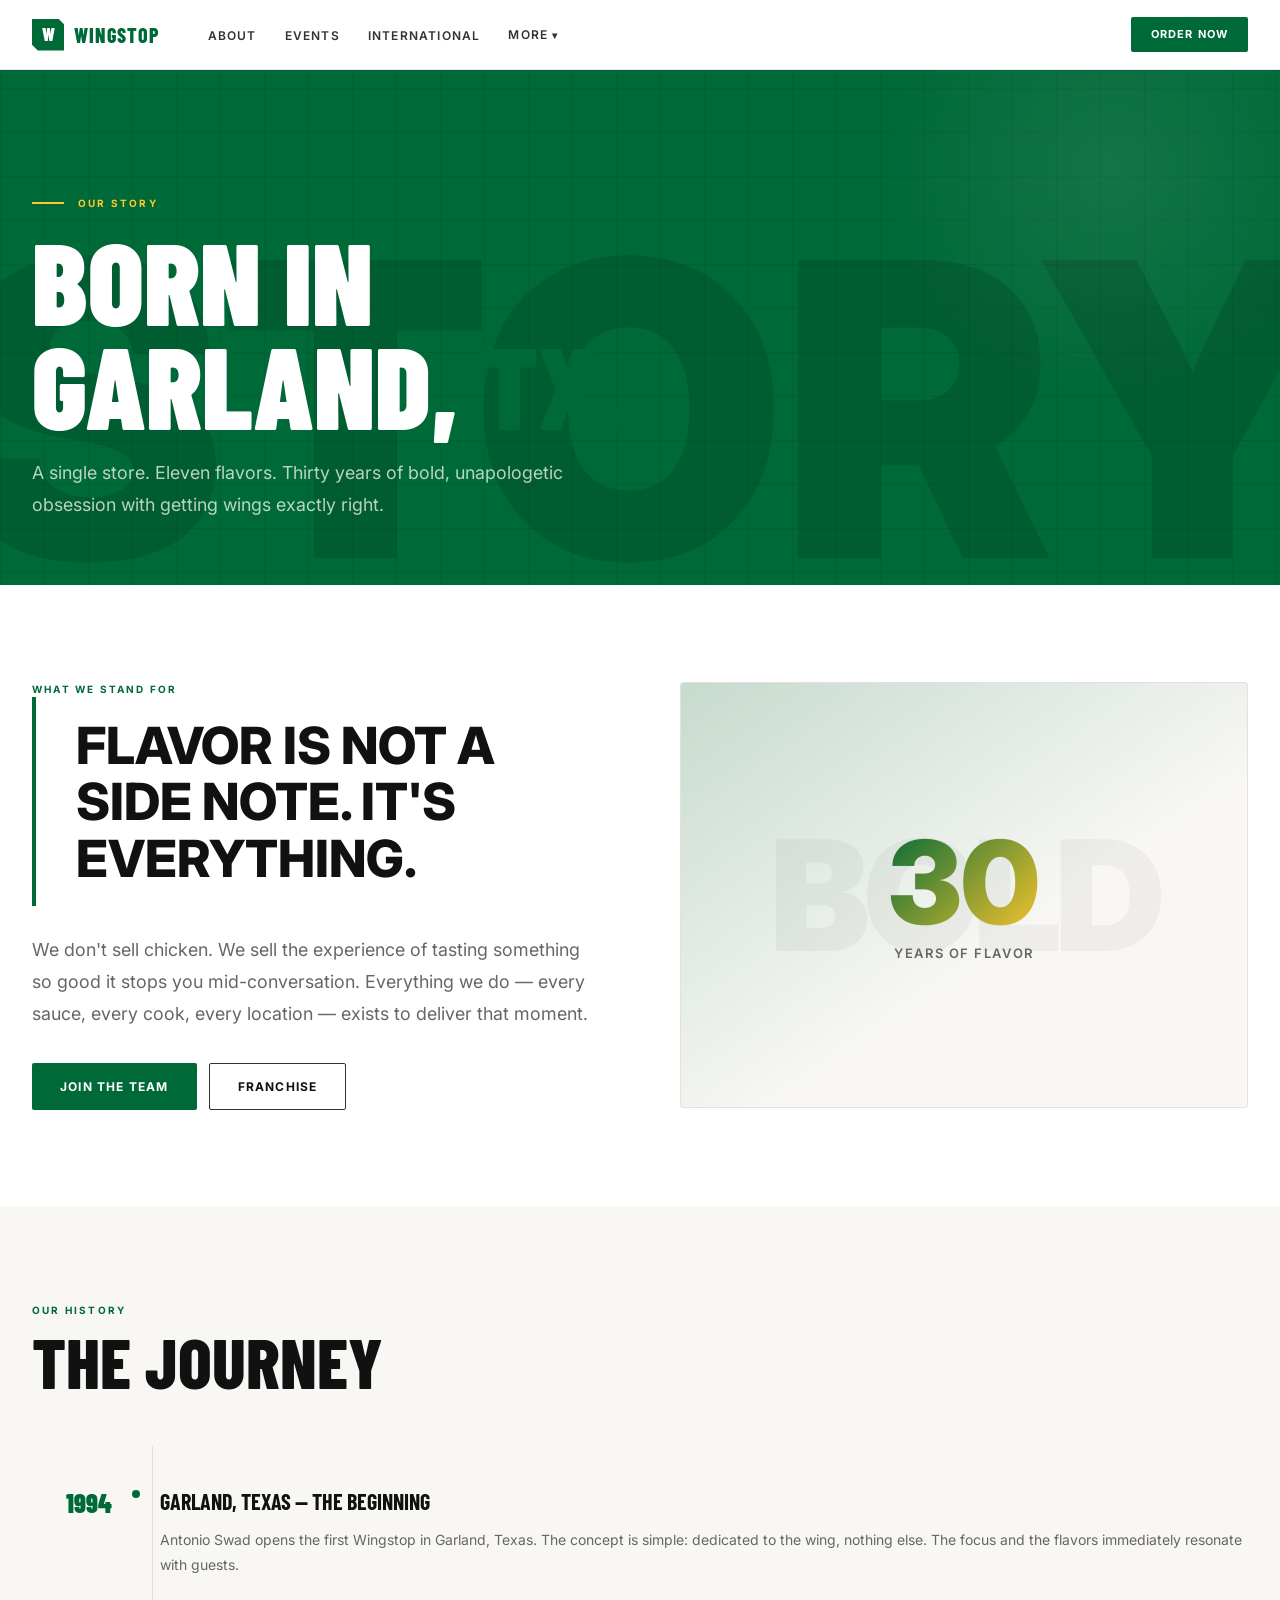
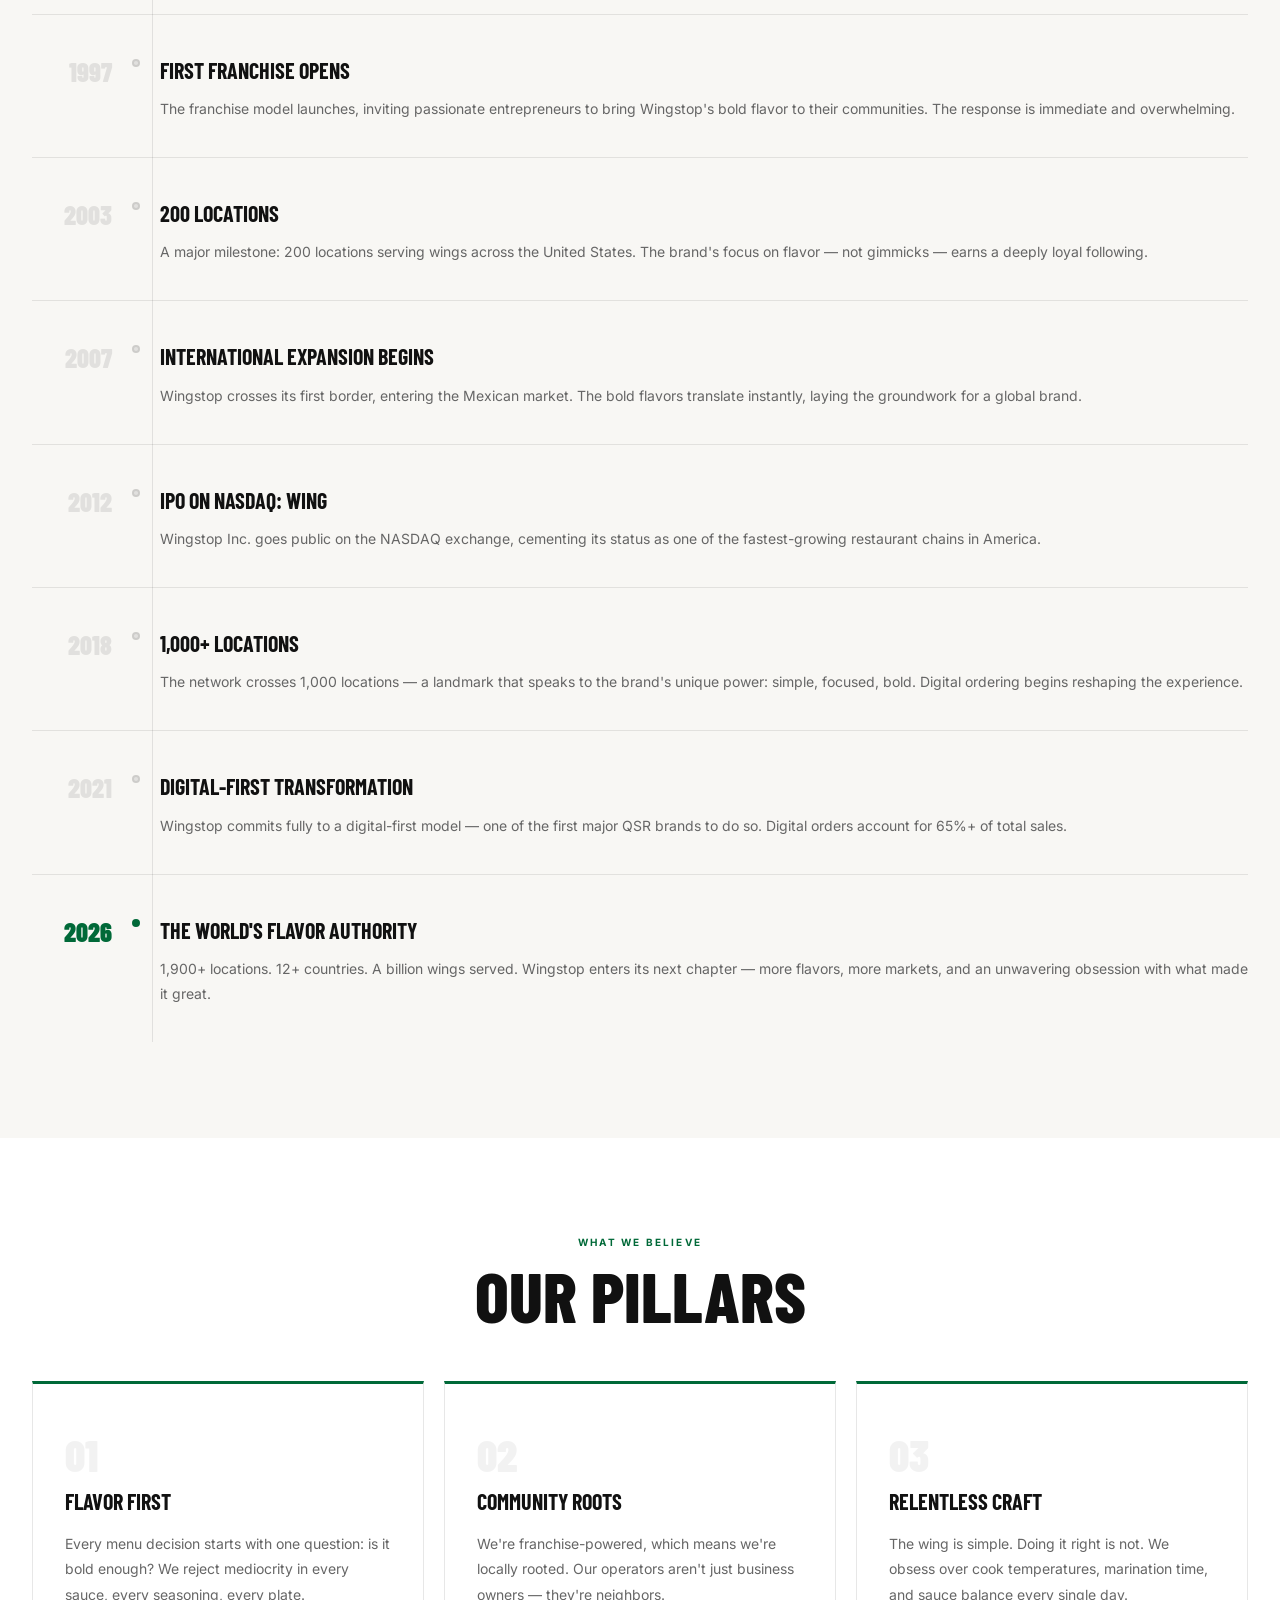
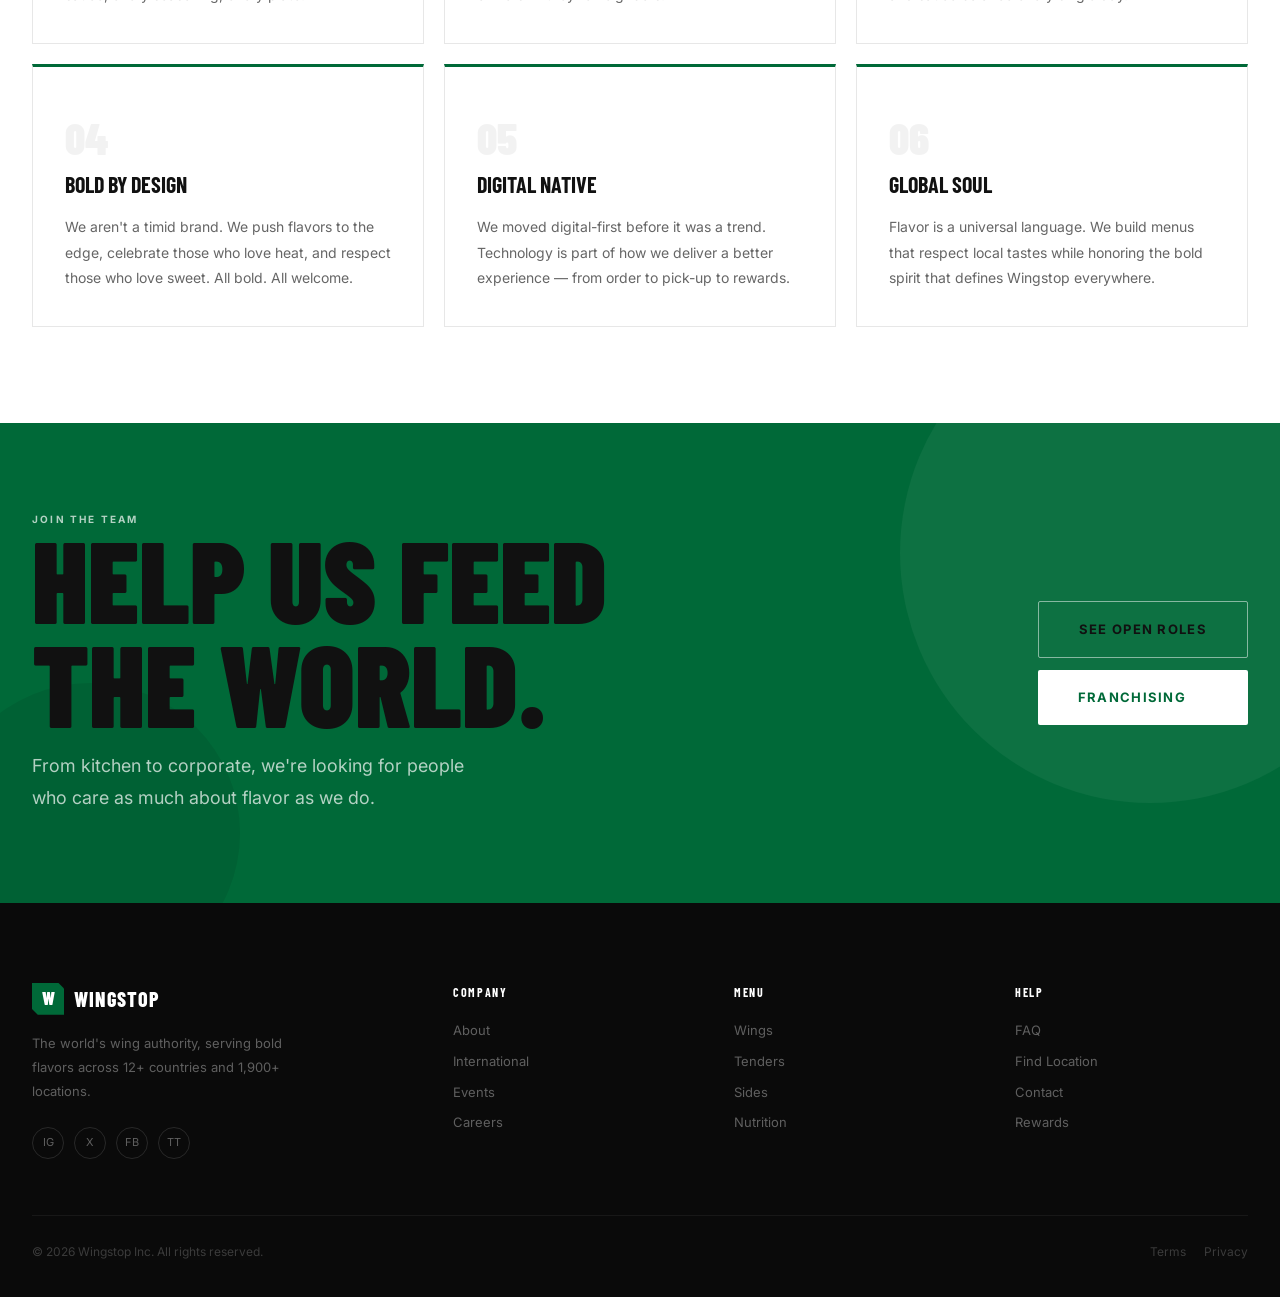
==== commit cff92eb0: "Rebrand: replace red (#C8102E) with Wingstop green (#006938) sitewide - CSS variables: --red → --gre" ====
--- a/about/index.html
+++ b/about/index.html
@@ -11,7 +11,7 @@
   <link rel="stylesheet" href="../css/main.css">
   <style>
     .mission-statement {
-      border-left: 4px solid var(--red);
+      border-left: 4px solid var(--green);
       padding: 20px 0 20px 40px;
     }
     .mission-statement p {
@@ -38,7 +38,7 @@
     }
     .about-split__visual-bg {
       position: absolute; inset: 0;
-      background: linear-gradient(145deg, rgba(200,16,46,.2), transparent 60%);
+      background: linear-gradient(145deg, rgba(0,105,56,.2), transparent 60%);
     }
     .about-split__visual-text {
       font-family: var(--font-display);
@@ -57,7 +57,7 @@
       font-size: clamp(56px, 9vw, 120px);
       font-weight: 900; line-height: 1;
       display: block;
-      background: linear-gradient(135deg, var(--red), var(--yellow));
+      background: linear-gradient(135deg, var(--green), var(--yellow));
       -webkit-background-clip: text;
       -webkit-text-fill-color: transparent;
       background-clip: text;
@@ -120,7 +120,7 @@
       <span class="page-hero__eyebrow-line"></span>
       <span class="overline">Our Story</span>
     </div>
-    <h1 class="disp-xl fade-up d1">Born in<br>Garland, <span class="text-red">TX.</span></h1>
+    <h1 class="disp-xl fade-up d1">Born in<br>Garland, <span class="text-green">TX.</span></h1>
     <p class="lead fade-up d2" style="max-width:540px;margin-top:20px;">
       A single store. Eleven flavors. Thirty years of bold, unapologetic obsession
       with getting wings exactly right.
@@ -298,7 +298,7 @@
 </section>
 
 <!-- ══ COMMUNITY CTA ══ -->
-<section class="highlight-red">
+<section class="highlight-green">
   <div class="container" style="position:relative;z-index:1;">
     <div style="display:grid;grid-template-columns:1fr auto;gap:60px;align-items:center;">
       <div>
@@ -310,7 +310,7 @@
       </div>
       <div style="flex-shrink:0;" class="fade-up d2">
         <a href="#" class="btn btn-outline btn-lg" style="border-color:rgba(255,255,255,.5);display:block;margin-bottom:12px;">See Open Roles</a>
-        <a href="#" class="btn btn-lg" style="background:white;color:var(--red);display:block;">Franchising</a>
+        <a href="#" class="btn btn-lg" style="background:white;color:var(--green);display:block;">Franchising</a>
       </div>
     </div>
   </div>
--- a/css/main.css
+++ b/css/main.css
@@ -5,10 +5,10 @@
    ========================================== */
 :root {
   /* Brand */
-  --red:         #C8102E;
-  --red-dark:    #A00D24;
-  --red-light:   #E8143A;
-  --red-glow:    rgba(200,16,46,.25);
+  --green:       #006938;
+  --green-dark:  #004f2a;
+  --green-light: #1a8f52;
+  --green-glow:  rgba(0,105,56,.25);
   --yellow:      #FFC72C;
   --yellow-dark: #E6AF00;
 
@@ -85,7 +85,7 @@
 .overline {
   font-size:10px; font-weight:700;
   letter-spacing:.22em; text-transform:uppercase;
-  color:var(--red);
+  color:var(--green);
 }
 .lead {
   font-size:clamp(15px,1.4vw,18px);
@@ -104,7 +104,7 @@
 .s-white  { background:var(--white); }
 .s-cream  { background:var(--cream); }
 .s-kraft  { background:var(--gray-lgt); }
-.s-red    { background:var(--red); color:var(--white); }
+.s-green    { background:var(--green); color:var(--white); }
 .s-black  { background:var(--black); color:var(--white); }
 .s-yellow { background:var(--yellow); color:var(--near-black); }
 
@@ -144,14 +144,14 @@
 .nav__logo { display:flex; align-items:center; gap:10px; flex-shrink:0; }
 .nav__logo-mark {
   width:32px; height:32px;
-  background:var(--red);
+  background:var(--green);
   display:flex; align-items:center; justify-content:center;
   font-family:var(--font-disp); font-size:18px; font-weight:900; color:white;
   clip-path:polygon(0 0,82% 0,100% 18%,100% 100%,18% 100%,0 82%);
 }
 .nav__logo-text {
   font-family:var(--font-disp); font-size:20px; font-weight:800;
-  letter-spacing:.06em; text-transform:uppercase; color:var(--red);
+  letter-spacing:.06em; text-transform:uppercase; color:var(--green);
 }
 .nav__links {
   display:flex; align-items:center; gap:28px; flex:1;
@@ -162,12 +162,12 @@
 }
 .nav__link::after {
   content:''; position:absolute; bottom:-4px; left:0;
-  width:0; height:2px; background:var(--red);
+  width:0; height:2px; background:var(--green);
   transition:width .3s var(--ease);
 }
-.nav__link:hover { color:var(--red); }
+.nav__link:hover { color:var(--green); }
 .nav__link:hover::after, .nav__link.active::after { width:100%; }
-.nav__link.active { color:var(--red); }
+.nav__link.active { color:var(--green); }
 
 /* Dropdown */
 .nav__dropdown { position:relative; }
@@ -188,7 +188,7 @@
   font-size:12px; font-weight:600; letter-spacing:.08em; text-transform:uppercase;
   color:var(--gray-dk); transition:all .2s;
 }
-.nav__dropdown-item:hover { color:var(--red); background:rgba(200,16,46,.05); padding-left:24px; }
+.nav__dropdown-item:hover { color:var(--green); background:rgba(0,105,56,.05); padding-left:24px; }
 
 /* Hamburger */
 .nav__hamburger { display:none; flex-direction:column; gap:5px; padding:6px; margin-left:auto; }
@@ -207,14 +207,14 @@
   padding:40px var(--px);
   display:flex; flex-direction:column; gap:4px;
   transform:translateX(100%); transition:transform .4s var(--ease); overflow-y:auto;
-  border-top:2px solid var(--red);
+  border-top:2px solid var(--green);
 }
 .nav__mobile.open { transform:translateX(0); }
 .nav__mobile-link {
   font-family:var(--font-disp); font-size:36px; font-weight:800; text-transform:uppercase;
   padding:14px 0; border-bottom:1px solid var(--border); color:var(--text); transition:color .2s;
 }
-.nav__mobile-link:hover { color:var(--red); }
+.nav__mobile-link:hover { color:var(--green); }
 
 /* ==========================================
    BUTTONS
@@ -227,35 +227,35 @@
   border-radius:2px; transition:all .25s var(--ease);
   position:relative; overflow:hidden; white-space:nowrap;
 }
-.btn-primary { background:var(--red); color:white; }
-.btn-primary:hover { background:var(--red-dark); transform:translateY(-2px); box-shadow:0 8px 24px var(--red-glow); }
+.btn-primary { background:var(--green); color:white; }
+.btn-primary:hover { background:var(--green-dark); transform:translateY(-2px); box-shadow:0 8px 24px var(--green-glow); }
 
 .btn-yellow { background:var(--yellow); color:var(--near-black); }
 .btn-yellow:hover { background:var(--yellow-dark); transform:translateY(-2px); }
 
 .btn-outline { background:transparent; color:var(--text); border:1.5px solid var(--gray-dk); }
-.btn-outline:hover { border-color:var(--red); color:var(--red); transform:translateY(-2px); }
+.btn-outline:hover { border-color:var(--green); color:var(--green); transform:translateY(-2px); }
 
 .btn-outline-white { background:transparent; color:white; border:1.5px solid rgba(255,255,255,.5); }
 .btn-outline-white:hover { border-color:white; transform:translateY(-2px); }
 
-.btn-white { background:white; color:var(--red); }
+.btn-white { background:white; color:var(--green); }
 .btn-white:hover { background:var(--cream); transform:translateY(-2px); }
 
 .btn-lg  { padding:17px 40px; font-size:13px; }
 .btn-sm  { padding:9px 20px; font-size:11px; }
 
 /* ==========================================
-   HOMEPAGE HERO — deep red, wingstop.com
+   HOMEPAGE HERO — deep green, wingstop.com
    ========================================== */
 .hero {
-  background:var(--red);
+  background:var(--green);
   min-height:100vh; display:flex; align-items:flex-end;
   padding-bottom:80px; padding-top:var(--nav-h);
   position:relative; overflow:hidden;
 }
 .hero__bg { position:absolute; inset:0; z-index:0; pointer-events:none; }
-/* Subtle cross-hatch pattern on red */
+/* Subtle cross-hatch pattern on green */
 .hero__pattern {
   position:absolute; inset:0;
   background-image:
@@ -354,7 +354,7 @@
   color:rgba(255,255,255,.2); white-space:nowrap;
   display:flex; align-items:center; padding:0 24px; gap:24px;
 }
-.marquee__item .sep { color:var(--red); font-size:18px; }
+.marquee__item .sep { color:var(--green); font-size:18px; }
 .marquee__item.hi { color:rgba(255,199,44,.6); }
 @keyframes marqueeScroll {
   from { transform:translateX(0); }
@@ -368,8 +368,8 @@
 .sh-center   { text-align:center; }
 .sh-split    { display:flex; align-items:flex-end; justify-content:space-between; gap:24px; }
 .sh .overline { margin-bottom:10px; }
-/* On dark/red sections, override overline color */
-.s-black .overline, .s-red .overline { color:var(--yellow); }
+/* On dark/green sections, override overline color */
+.s-black .overline, .s-green .overline { color:var(--yellow); }
 
 /* ==========================================
    FLAVOR GRID — on white/cream bg
@@ -387,7 +387,7 @@
 }
 .flavor-item::before {
   content:''; position:absolute; left:0; top:0;
-  width:3px; height:0; background:var(--red);
+  width:3px; height:0; background:var(--green);
   transition:height .3s var(--ease);
 }
 .flavor-item:hover { background:var(--cream); transform:translateY(-2px); }
@@ -396,7 +396,7 @@
 .flavor-item__swatch { width:10px; height:10px; border-radius:50%; flex-shrink:0; }
 .flavor-item__heat { display:flex; gap:3px; }
 .heat-pip { width:5px; height:5px; border-radius:50%; background:var(--border); }
-.heat-pip.on { background:var(--red); }
+.heat-pip.on { background:var(--green); }
 .flavor-item__name {
   font-family:var(--font-disp); font-size:20px; font-weight:700;
   text-transform:uppercase; line-height:1.1; margin-bottom:6px; color:var(--text);
@@ -416,11 +416,11 @@
   border-color:rgba(0,0,0,.18);
 }
 /* Card on dark surface */
-.s-black .card, .s-red .card {
+.s-black .card, .s-green .card {
   background:rgba(255,255,255,.07);
   border-color:rgba(255,255,255,.1);
 }
-.s-black .card:hover, .s-red .card:hover {
+.s-black .card:hover, .s-green .card:hover {
   background:rgba(255,255,255,.12);
   box-shadow:0 16px 48px rgba(0,0,0,.4);
 }
@@ -431,12 +431,12 @@
   padding:13px 22px; border-top:1px solid var(--border);
   display:flex; align-items:center; justify-content:space-between;
 }
-.s-black .card__footer, .s-red .card__footer { border-color:var(--border-dk); }
+.s-black .card__footer, .s-green .card__footer { border-color:var(--border-dk); }
 .card__tag {
   font-size:10px; font-weight:700; letter-spacing:.16em; text-transform:uppercase;
-  color:var(--red); margin-bottom:8px;
-}
-.s-black .card__tag, .s-red .card__tag { color:var(--yellow); }
+  color:var(--green); margin-bottom:8px;
+}
+.s-black .card__tag, .s-green .card__tag { color:var(--yellow); }
 .card__title {
   font-family:var(--font-disp); font-size:21px; font-weight:700;
   text-transform:uppercase; line-height:1.1; margin-bottom:8px; color:var(--text);
@@ -447,10 +447,10 @@
 .card__date { font-size:12px; font-weight:600; color:var(--text-muted); letter-spacing:.06em; }
 
 /* ==========================================
-   PAGE HERO — red for inner pages
+   PAGE HERO — green for inner pages
    ========================================== */
 .page-hero {
-  background:var(--red);
+  background:var(--green);
   min-height:48vh; display:flex; align-items:flex-end;
   padding-bottom:64px; padding-top:var(--nav-h);
   position:relative; overflow:hidden;
@@ -494,7 +494,7 @@
 }
 .map-section__noise {
   position:absolute; inset:0;
-  background-image:radial-gradient(ellipse at 10% 50%, rgba(200,16,46,.15) 0%, transparent 55%),
+  background-image:radial-gradient(ellipse at 10% 50%, rgba(0,105,56,.15) 0%, transparent 55%),
                    radial-gradient(ellipse at 90% 50%, rgba(255,199,44,.05) 0%, transparent 50%);
   pointer-events:none;
 }
@@ -538,36 +538,36 @@
   width:100%; display:flex; align-items:center; justify-content:space-between;
   padding:24px 0; text-align:left; cursor:pointer; gap:20px; transition:color .2s;
 }
-.acc-trigger:hover { color:var(--red); }
+.acc-trigger:hover { color:var(--green); }
 .acc-trigger__q {
   font-family:var(--font-disp); font-size:clamp(17px,2vw,22px);
   font-weight:700; text-transform:uppercase; line-height:1.2; color:var(--text);
 }
-.acc-trigger:hover .acc-trigger__q { color:var(--red); }
+.acc-trigger:hover .acc-trigger__q { color:var(--green); }
 .acc-trigger__icon {
   flex-shrink:0; width:26px; height:26px;
   border:1.5px solid var(--border); border-radius:50%;
   display:flex; align-items:center; justify-content:center;
   font-size:16px; color:var(--gray-mid); transition:all .3s var(--ease); line-height:1;
 }
-.acc-item.open .acc-trigger__icon { background:var(--red); border-color:var(--red); color:white; transform:rotate(45deg); }
+.acc-item.open .acc-trigger__icon { background:var(--green); border-color:var(--green); color:white; transform:rotate(45deg); }
 .acc-body { overflow:hidden; max-height:0; transition:max-height .4s var(--ease); }
 .acc-item.open .acc-body { max-height:400px; }
 .acc-body__inner { padding-bottom:24px; color:var(--text-muted); line-height:1.85; font-size:15px; max-width:700px; }
-.acc-body__inner a { color:var(--red); }
-
-/* ==========================================
-   HIGHLIGHT / CTA — red section
-   ========================================== */
-.highlight-red {
-  background:var(--red); padding:88px 0;
+.acc-body__inner a { color:var(--green); }
+
+/* ==========================================
+   HIGHLIGHT / CTA — green section
+   ========================================== */
+.highlight-green {
+  background:var(--green); padding:88px 0;
   position:relative; overflow:hidden;
 }
-.highlight-red::before, .highlight-red::after {
+.highlight-green::before, .highlight-green::after {
   content:''; position:absolute; border-radius:50%; pointer-events:none;
 }
-.highlight-red::before { width:500px; height:500px; right:-120px; top:-120px; background:rgba(255,255,255,.05); }
-.highlight-red::after  { width:300px; height:300px; left:-60px; bottom:-80px; background:rgba(0,0,0,.08); }
+.highlight-green::before { width:500px; height:500px; right:-120px; top:-120px; background:rgba(255,255,255,.05); }
+.highlight-green::after  { width:300px; height:300px; left:-60px; bottom:-80px; background:rgba(0,0,0,.08); }
 
 /* ==========================================
    REGION CARDS
@@ -576,14 +576,14 @@
   background:var(--white); border:1px solid var(--border); border-radius:3px;
   padding:28px; transition:all .3s var(--ease); position:relative; overflow:hidden;
 }
-.region-card:hover { transform:translateY(-4px); box-shadow:0 16px 48px rgba(0,0,0,.08); border-color:var(--red); }
+.region-card:hover { transform:translateY(-4px); box-shadow:0 16px 48px rgba(0,0,0,.08); border-color:var(--green); }
 .region-card__num {
   font-family:var(--font-disp); font-size:72px; font-weight:900; line-height:1;
   color:rgba(0,0,0,.04); position:absolute; right:20px; top:12px; pointer-events:none;
 }
 .region-card__region {
   font-size:10px; font-weight:700; letter-spacing:.18em; text-transform:uppercase;
-  color:var(--red); margin-bottom:10px;
+  color:var(--green); margin-bottom:10px;
 }
 .region-card__title { font-family:var(--font-disp); font-size:26px; font-weight:700; text-transform:uppercase; margin-bottom:14px; color:var(--text); }
 .region-card__count { font-family:var(--font-disp); font-size:44px; font-weight:900; line-height:1; color:var(--text); }
@@ -594,7 +594,7 @@
   padding:5px 12px; background:var(--cream); border:1px solid var(--border);
   border-radius:2px; color:var(--text-muted); transition:all .2s;
 }
-.market-chip:hover { background:var(--red); border-color:var(--red); color:white; }
+.market-chip:hover { background:var(--green); border-color:var(--green); color:white; }
 
 /* ==========================================
    TIMELINE
@@ -619,8 +619,8 @@
   width:8px; height:8px; border-radius:50%;
   background:var(--border); border:2px solid var(--border);
 }
-.timeline-item.active .timeline-year { color:var(--red); }
-.timeline-item.active .timeline-year::after { background:var(--red); border-color:var(--red); }
+.timeline-item.active .timeline-year { color:var(--green); }
+.timeline-item.active .timeline-year::after { background:var(--green); border-color:var(--green); }
 .timeline-content { flex:1; padding-top:2px; }
 .timeline-content h3 {
   font-family:var(--font-disp); font-size:22px; font-weight:700;
@@ -633,7 +633,7 @@
    ========================================== */
 .value-card {
   padding:36px 32px; background:var(--white);
-  border:1px solid var(--border); border-top:3px solid var(--red);
+  border:1px solid var(--border); border-top:3px solid var(--green);
   transition:all .3s;
 }
 .value-card:hover { border-top-color:var(--yellow); transform:translateY(-3px); box-shadow:0 8px 32px rgba(0,0,0,.06); }
@@ -658,8 +658,8 @@
 .prose p { font-size:15px; line-height:1.9; color:var(--text-muted); margin-bottom:16px; }
 .prose ul { list-style:none; padding:0; margin-bottom:16px; }
 .prose li { font-size:15px; line-height:1.9; color:var(--text-muted); padding-left:16px; margin-bottom:8px; position:relative; }
-.prose li::before { content:'—'; position:absolute; left:0; color:var(--red); font-size:11px; }
-.prose a { color:var(--red); text-decoration:underline; text-underline-offset:3px; }
+.prose li::before { content:'—'; position:absolute; left:0; color:var(--green); font-size:11px; }
+.prose a { color:var(--green); text-decoration:underline; text-underline-offset:3px; }
 
 /* ==========================================
    FAQ sidebar & filters
@@ -670,7 +670,7 @@
   background:var(--cream); border:1px solid var(--border); border-radius:2px;
   color:var(--text-muted); cursor:pointer; transition:all .2s;
 }
-.faq-cat:hover, .faq-cat.active { background:var(--red); border-color:var(--red); color:white; }
+.faq-cat:hover, .faq-cat.active { background:var(--green); border-color:var(--green); color:white; }
 
 /* ==========================================
    SPOTLIGHT CARD (international)
@@ -715,7 +715,7 @@
 .footer__legal a:hover { color:rgba(255,255,255,.5); }
 /* Logo in footer */
 .footer .nav__logo-text { color:white; }
-.footer .nav__logo-mark { background:var(--red); }
+.footer .nav__logo-mark { background:var(--green); }
 
 /* ==========================================
    404
@@ -726,13 +726,13 @@
 }
 .pg-404__bg-num {
   position:absolute; font-family:var(--font-disp); font-weight:900; line-height:1;
-  color:rgba(200,16,46,.06); pointer-events:none; user-select:none; letter-spacing:-.05em;
+  color:rgba(0,105,56,.06); pointer-events:none; user-select:none; letter-spacing:-.05em;
   font-size:clamp(200px,42vw,520px);
 }
 .pg-404__num {
   font-family:var(--font-disp); font-size:clamp(88px,17vw,200px);
   font-weight:900; line-height:1; letter-spacing:-.03em;
-  background:linear-gradient(135deg, var(--red) 40%, var(--yellow));
+  background:linear-gradient(135deg, var(--green) 40%, var(--yellow));
   -webkit-background-clip:text; -webkit-text-fill-color:transparent; background-clip:text;
 }
 .pg-404__headline {
@@ -757,7 +757,7 @@
 /* ==========================================
    UTILITIES
    ========================================== */
-.text-red    { color:var(--red); }
+.text-green    { color:var(--green); }
 .text-yellow { color:var(--yellow); }
 .text-white  { color:var(--white); }
 .text-muted  { color:var(--text-muted); }
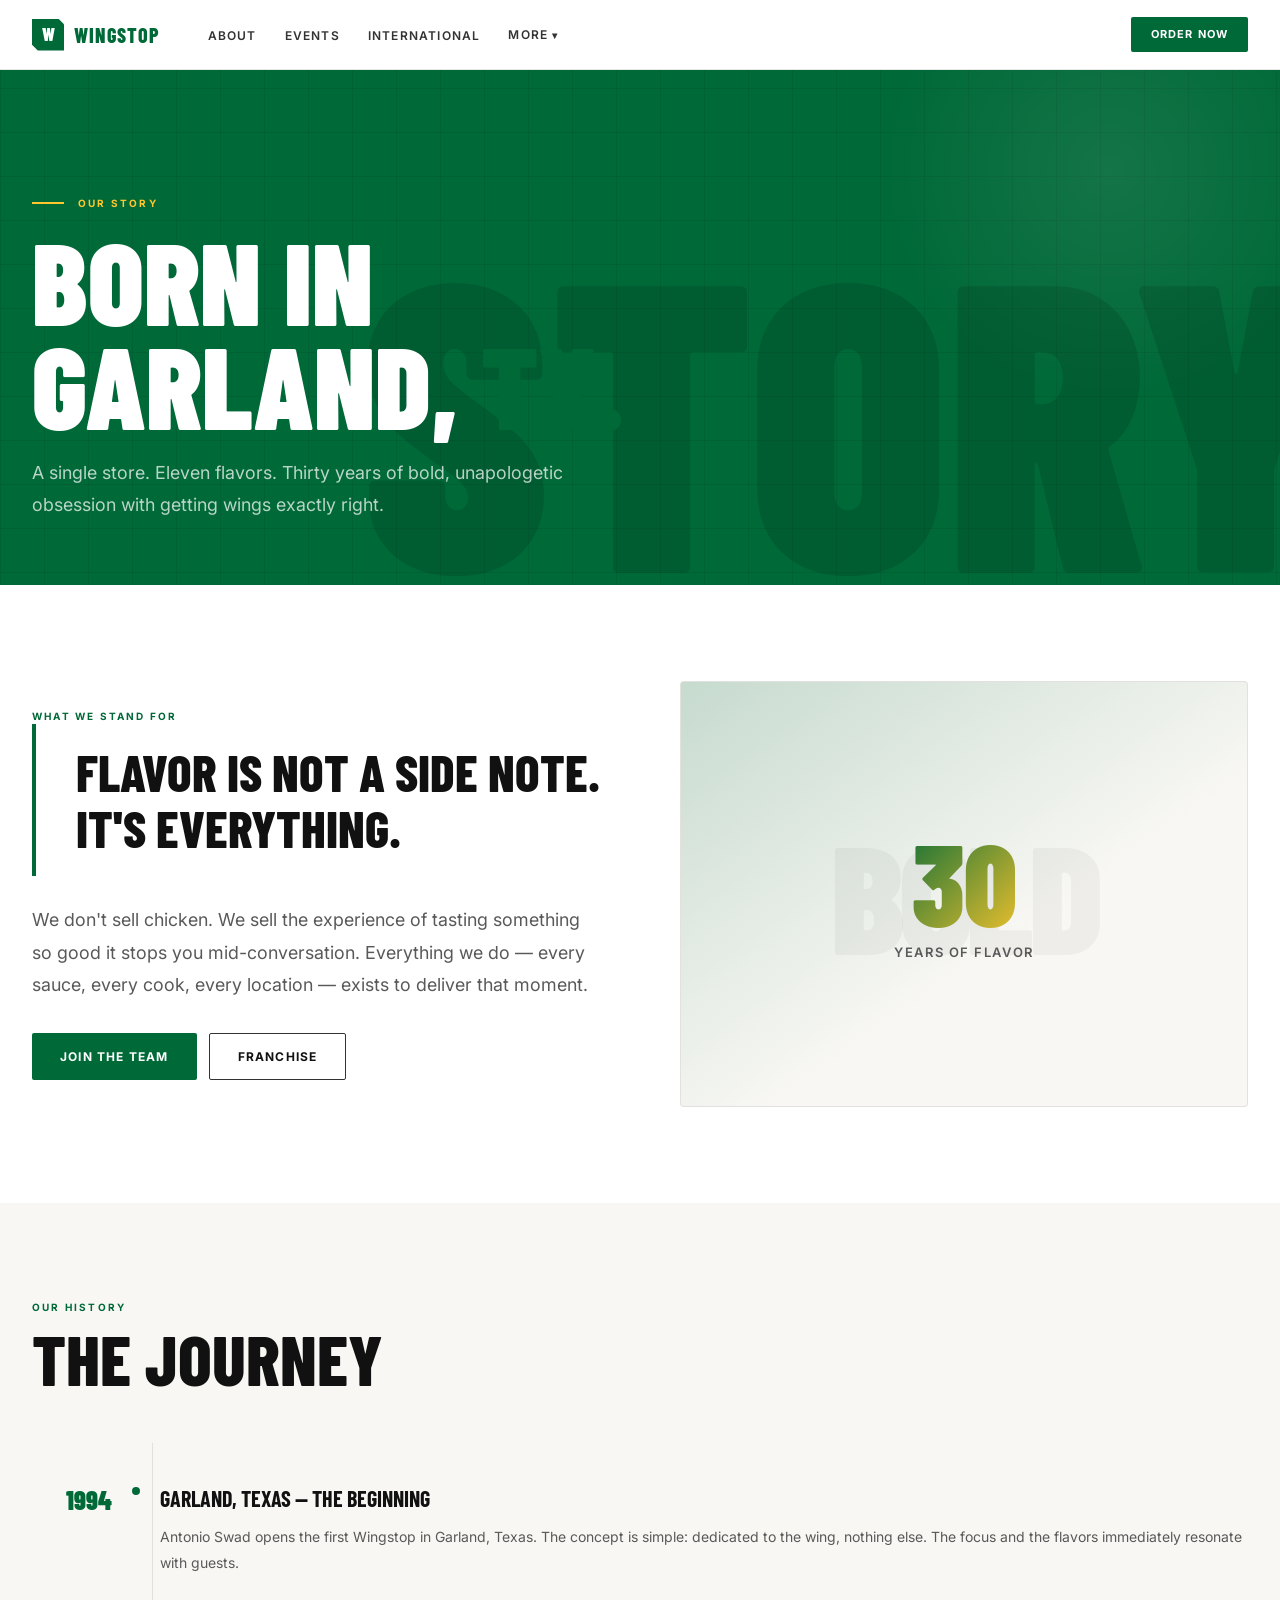
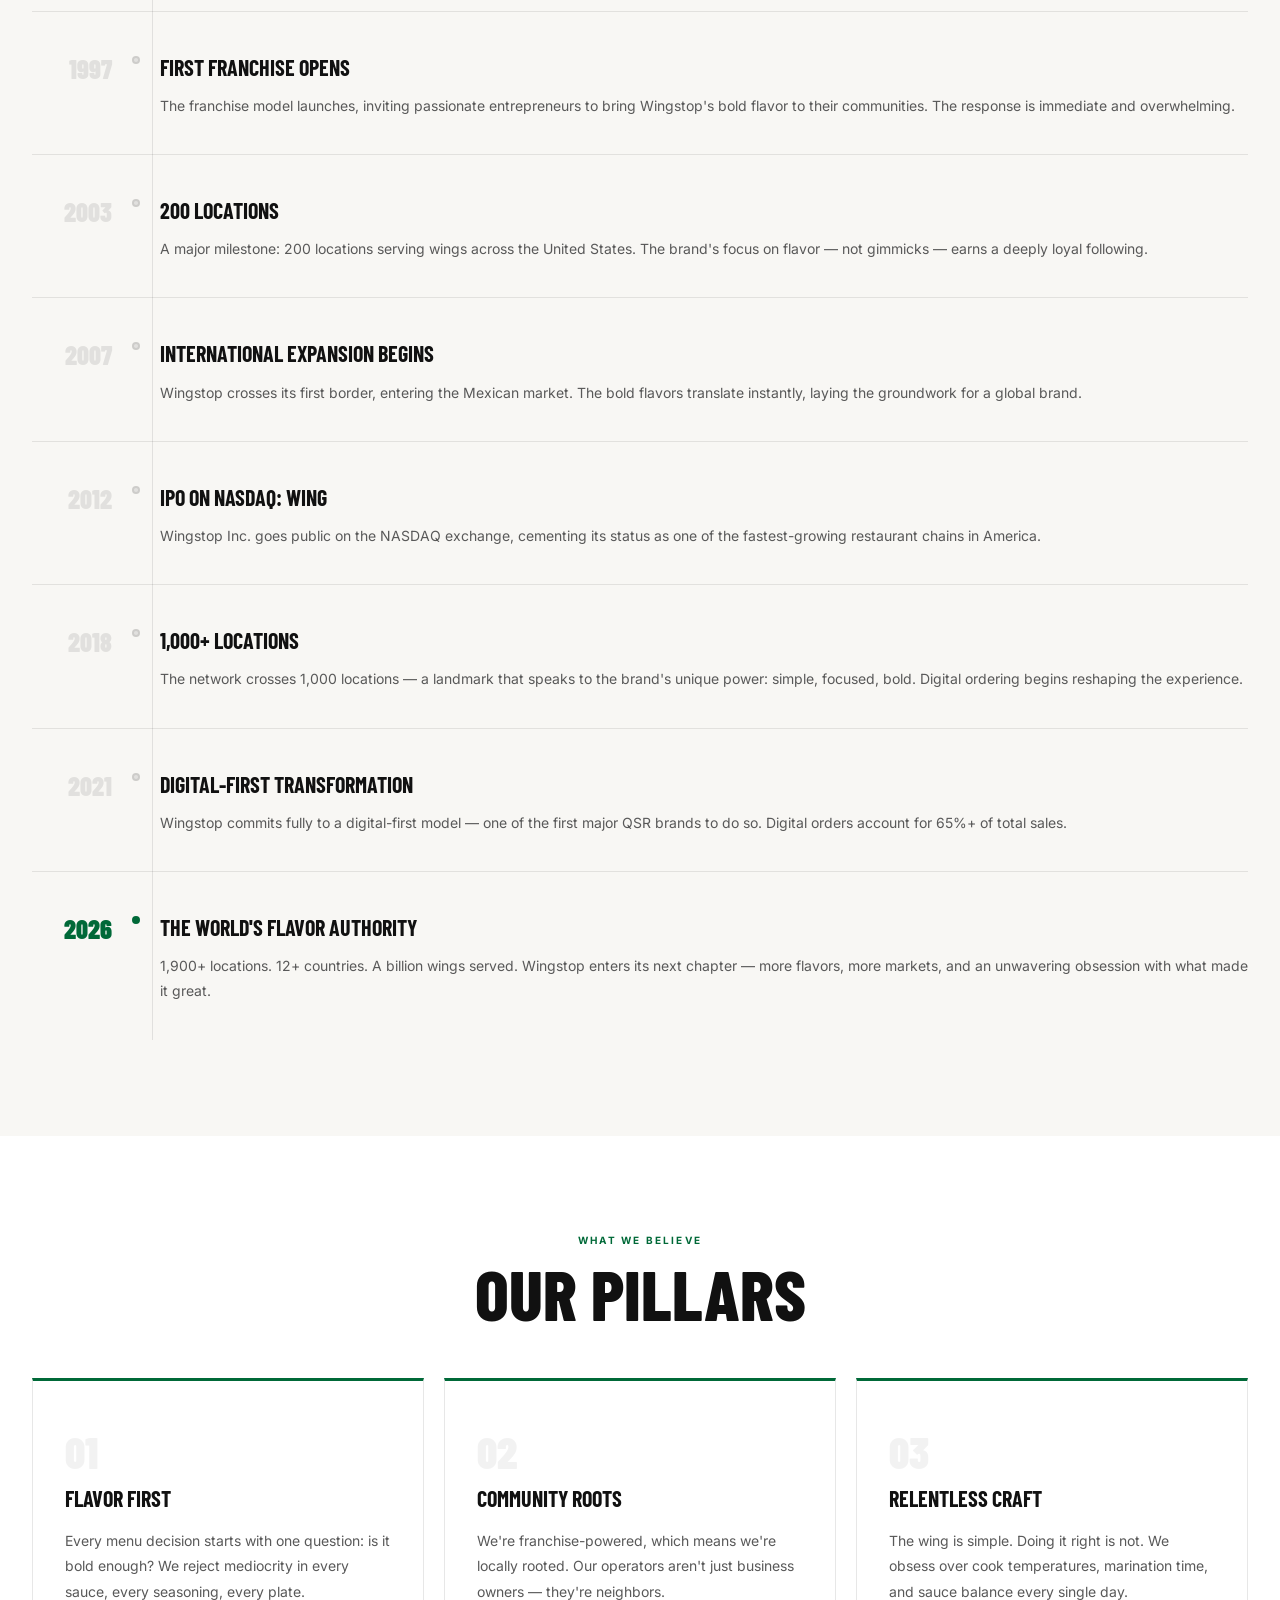
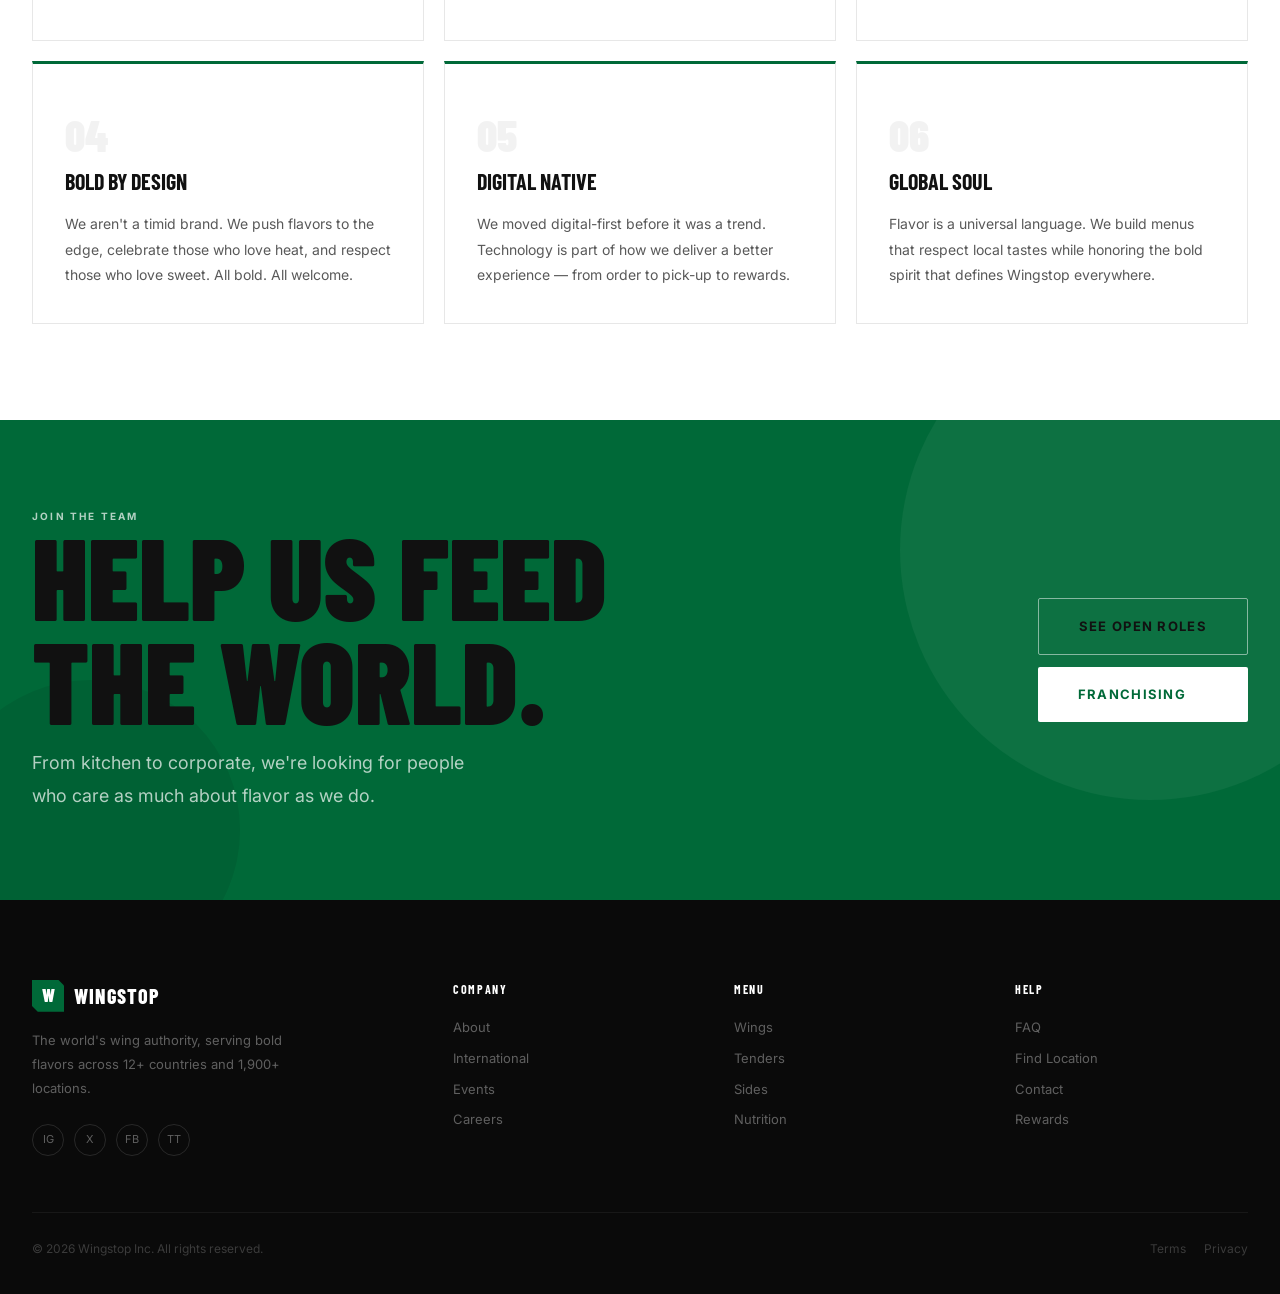
==== commit ab1aa3e8: "ADA/WCAG 2.1 AA compliance pass - Focus visible: branded :focus-visible ring (green on light, yellow" ====
--- a/about/index.html
+++ b/about/index.html
@@ -75,6 +75,7 @@
   </style>
 </head>
 <body>
+<a href="#main-content" class="skip-link">Skip to main content</a>
 
 <!-- ══ NAV ══ -->
 <nav class="nav" id="nav">
@@ -110,6 +111,8 @@
   <a href="#" class="btn btn-primary btn-lg" style="margin-top:28px;max-width:200px;">Order Now</a>
 </div>
 
+<main id="main-content">
+
 <!-- ══ PAGE HERO ══ -->
 <section class="page-hero" style="min-height:65vh;">
   <div class="page-hero__bg"><div class="page-hero__pattern"></div><div class="page-hero__glow-inner"></div>
@@ -317,6 +320,8 @@
 </section>
 
 <!-- ══ FOOTER ══ -->
+</main>
+
 <footer class="footer">
   <div class="container">
     <div class="footer__top">
--- a/css/main.css
+++ b/css/main.css
@@ -23,14 +23,15 @@
 
   /* Text */
   --text:        #111111;
-  --text-muted:  #666666;
+  --text-muted:  #595959; /* #595959 on white = 7:1 — passes WCAG AA */
   --text-light:  rgba(255,255,255,.75);
   --border:      rgba(0,0,0,.09);
   --border-dk:   rgba(255,255,255,.1);
 
   /* Type */
-  --font-disp: 'Barlow Condensed', sans-serif;
-  --font-body: 'Inter', sans-serif;
+  --font-disp:    'Barlow Condensed', sans-serif;
+  --font-display: 'Barlow Condensed', sans-serif; /* alias — inner pages reference this name */
+  --font-body:    'Inter', sans-serif;
 
   /* Layout */
   --nav-h:  70px;
@@ -51,6 +52,69 @@
 button { cursor:pointer; border:none; background:none; font-family:inherit; color:inherit; }
 
 /* ==========================================
+   ACCESSIBILITY
+   ========================================== */
+
+/* Skip navigation link — visually hidden until focused */
+.skip-link {
+  position:fixed; top:-100%; left:16px; z-index:99999;
+  padding:12px 28px;
+  background:var(--green); color:white;
+  font-size:14px; font-weight:700; letter-spacing:.04em;
+  border-radius:0 0 4px 4px;
+  transition:top .15s var(--ease);
+  white-space:nowrap;
+}
+.skip-link:focus { top:0; outline:3px solid var(--yellow); outline-offset:2px; }
+
+/* Focus-visible — brand ring on all interactive elements */
+:focus-visible {
+  outline:3px solid var(--green);
+  outline-offset:3px;
+  border-radius:2px;
+}
+/* On dark/green backgrounds use yellow so ring stays visible */
+.s-black :focus-visible,
+.s-green :focus-visible,
+.gf-section :focus-visible,
+.highlight-green :focus-visible,
+.map-section :focus-visible,
+footer :focus-visible {
+  outline-color:var(--yellow);
+}
+/* Video hero — white ring */
+.vid-hero :focus-visible { outline-color:white; }
+
+/* Mobile nav — remove from tab order when closed */
+.nav__mobile:not(.open) { visibility:hidden; }
+.nav__mobile.open       { visibility:visible; }
+
+/* Dropdown keyboard access — show on focus-within, not just hover */
+.nav__dropdown:focus-within .nav__dropdown-menu {
+  opacity:1; visibility:visible; transform:translateY(0);
+}
+
+/* ==========================================
+   REDUCED MOTION
+   ========================================== */
+@media (prefers-reduced-motion: reduce) {
+  *, *::before, *::after {
+    animation-duration:.01ms !important;
+    animation-iteration-count:1 !important;
+    transition-duration:.01ms !important;
+    scroll-behavior:auto !important;
+  }
+  /* Reveal elements immediately — don't hide content for users who can't see the animation */
+  .fade-up, .fade-in {
+    opacity:1 !important;
+    transform:none !important;
+    transition:none !important;
+  }
+  .marquee__track { animation:none; }
+  .hero__scroll-bar, .vid-hero__scroll-bar { animation:none; }
+}
+
+/* ==========================================
    TYPOGRAPHY
    ========================================== */
 .disp-mega {
@@ -131,6 +195,21 @@
 .nav.scrolled {
   box-shadow:0 2px 20px rgba(0,0,0,.08);
 }
+/* Transparent nav over video hero */
+.nav--video {
+  background:transparent !important;
+  border-bottom-color:transparent !important;
+  box-shadow:none !important;
+  transition:background .4s var(--ease), border-color .4s var(--ease);
+}
+.nav--video .nav__link        { color:rgba(255,255,255,.85); }
+.nav--video .nav__link:hover  { color:white; }
+.nav--video .nav__link::after { background:white; }
+.nav--video .nav__logo-text   { color:white; }
+.nav--video .nav__logo-mark   { background:white; color:var(--green); }
+.nav--video .nav__hamburger span { background:white; }
+.nav--video .nav__dropdown-arrow { color:rgba(255,255,255,.85); }
+
 /* Dark-surface nav (for dark sections like map, footer) */
 .nav--dark {
   background:rgba(10,10,10,.95);
@@ -351,7 +430,7 @@
 .marquee__item {
   font-family:var(--font-disp); font-size:17px; font-weight:700;
   text-transform:uppercase; letter-spacing:.08em;
-  color:rgba(255,255,255,.2); white-space:nowrap;
+  color:rgba(255,255,255,.38); white-space:nowrap;
   display:flex; align-items:center; padding:0 24px; gap:24px;
 }
 .marquee__item .sep { color:var(--green); font-size:18px; }
@@ -394,9 +473,10 @@
 .flavor-item:hover::before { height:100%; }
 .flavor-item__color { display:flex; align-items:center; gap:8px; margin-bottom:12px; }
 .flavor-item__swatch { width:10px; height:10px; border-radius:50%; flex-shrink:0; }
-.flavor-item__heat { display:flex; gap:3px; }
-.heat-pip { width:5px; height:5px; border-radius:50%; background:var(--border); }
-.heat-pip.on { background:var(--green); }
+.flavor-item__heat { display:flex; gap:2px; align-items:center; }
+.heat-pip { font-size:12px; line-height:1; filter:grayscale(1) opacity(.2); }
+.heat-pip::before { content:'🔥'; }
+.heat-pip.on { filter:none; }
 .flavor-item__name {
   font-family:var(--font-disp); font-size:20px; font-weight:700;
   text-transform:uppercase; line-height:1.1; margin-bottom:6px; color:var(--text);
@@ -527,6 +607,8 @@
   font-size:13px !important;
   padding:8px 14px !important;
   border-radius:3px !important;
+  z-index:100000 !important;
+  position:absolute !important;
 }
 
 /* ==========================================
@@ -741,6 +823,164 @@
 }
 .pg-404__sub { font-size:15px; line-height:1.8; color:rgba(255,255,255,.45); max-width:380px; margin:0 auto 36px; }
 .pg-404__links { display:flex; flex-wrap:wrap; justify-content:center; gap:10px; }
+
+/* Anchor offset so fixed nav doesn't cover section headings */
+[id] { scroll-margin-top: calc(var(--nav-h) + 12px); }
+
+/* ==========================================
+   VIDEO HERO — full-viewport brand cinematic
+   ========================================== */
+.vid-hero {
+  position:relative; width:100%; height:100vh;
+  overflow:hidden; background:var(--black);
+}
+.vid-hero iframe {
+  position:absolute; top:50%; left:50%;
+  transform:translate(-50%,-50%);
+  width:100vw; height:56.25vw;
+  min-height:100vh; min-width:177.78vh;
+  border:0; pointer-events:none;
+}
+.vid-hero__overlay {
+  position:absolute; inset:0;
+  background:
+    linear-gradient(to top, rgba(0,0,0,.75) 0%, rgba(0,0,0,.1) 45%, transparent 65%),
+    linear-gradient(to bottom, rgba(0,0,0,.4) 0%, transparent 28%);
+  display:flex; flex-direction:column;
+}
+.vid-hero__content {
+  flex:1; display:flex; flex-direction:column;
+  align-items:center; justify-content:center; text-align:center;
+  padding:calc(var(--nav-h) + 20px) var(--px) 0;
+  pointer-events:all;
+}
+.vid-hero__eyebrow { color:rgba(255,255,255,.55); margin-bottom:20px; }
+.vid-hero__headline {
+  font-family:var(--font-disp);
+  font-size:clamp(80px,14vw,210px);
+  font-weight:900; line-height:.85;
+  text-transform:uppercase; letter-spacing:-.02em;
+  color:white; margin-bottom:36px;
+}
+.vid-hero__headline .yel { color:var(--yellow); }
+.vid-hero__actions { display:flex; gap:14px; flex-wrap:wrap; justify-content:center; }
+.vid-hero__bottom {
+  display:flex; align-items:flex-end; justify-content:space-between;
+  padding:32px 40px; pointer-events:none;
+}
+.vid-hero__sound {
+  height:38px; padding:0 16px;
+  background:rgba(0,0,0,.55); backdrop-filter:blur(8px);
+  border:1px solid rgba(255,255,255,.25); border-radius:20px;
+  display:flex; align-items:center; gap:8px;
+  color:white; cursor:pointer; pointer-events:all; transition:all .2s;
+}
+.vid-hero__sound:hover { background:rgba(0,0,0,.85); border-color:rgba(255,255,255,.5); }
+.vid-hero__sound-lbl { font-size:11px; font-weight:600; letter-spacing:.08em; text-transform:uppercase; }
+.vid-hero__scroll {
+  display:flex; flex-direction:column; align-items:center; gap:8px;
+  font-size:9px; letter-spacing:.18em; text-transform:uppercase;
+  color:rgba(255,255,255,.35);
+}
+.vid-hero__scroll-bar {
+  width:1px; height:48px;
+  background:linear-gradient(to bottom, rgba(255,255,255,.4), transparent);
+  animation:scrollPulse 1.8s ease-in-out infinite;
+}
+
+/* ==========================================
+   STRIPE DIVIDER
+   ========================================== */
+.stripe {
+  height:6px;
+  background:repeating-linear-gradient(
+    90deg,
+    var(--green) 0px,  var(--green) 40px,
+    var(--yellow) 40px, var(--yellow) 80px
+  );
+}
+
+/* ==========================================
+   EVENTS SPLIT — homepage layout
+   ========================================== */
+.events-split { display:grid; grid-template-columns:1fr 1.2fr; gap:72px; align-items:center; }
+.events-cards { display:grid; grid-template-columns:1fr 1fr; gap:16px; }
+
+/* ==========================================
+   FLAVOR SECTION
+   ========================================== */
+.flavor-section { background:var(--cream); }
+
+/* ==========================================
+   GLOBAL FLAVOR ATLAS
+   ========================================== */
+.gf-section { background:var(--black); }
+
+.gf-stats {
+  display:flex; justify-content:center; gap:0;
+  margin:40px auto 52px; max-width:560px;
+  border:1px solid rgba(255,255,255,.08); border-radius:3px; overflow:hidden;
+}
+.gf-stat {
+  flex:1; padding:22px 16px; text-align:center;
+  border-right:1px solid rgba(255,255,255,.08);
+}
+.gf-stat:last-child { border-right:none; }
+.gf-stat__n {
+  font-family:var(--font-disp); font-size:36px; font-weight:900;
+  line-height:1; color:var(--yellow); display:block;
+}
+.gf-stat__l {
+  font-size:10px; font-weight:600; letter-spacing:.18em; text-transform:uppercase;
+  color:rgba(255,255,255,.35); display:block; margin-top:4px;
+}
+
+.gf-filter { display:flex; flex-wrap:wrap; justify-content:center; gap:8px; margin-bottom:52px; }
+.gf-btn {
+  padding:9px 22px;
+  font-size:11px; font-weight:700; letter-spacing:.1em; text-transform:uppercase;
+  background:transparent; border:1px solid rgba(255,255,255,.15);
+  border-radius:2px; color:rgba(255,255,255,.45);
+  cursor:pointer; transition:all .2s;
+}
+.gf-btn:hover  { border-color:rgba(255,255,255,.4); color:rgba(255,255,255,.8); }
+.gf-btn.active { background:var(--green); border-color:var(--green); color:white; }
+
+.gf-grid {
+  display:grid;
+  grid-template-columns:repeat(auto-fill, minmax(280px,1fr));
+  gap:20px;
+}
+.gf-card {
+  background:#111; border:1px solid rgba(255,255,255,.07);
+  border-radius:4px; overflow:hidden; position:relative;
+  display:flex; flex-direction:column;
+  transition:transform .3s var(--ease), border-color .3s, box-shadow .3s;
+}
+.gf-card::before {
+  content:''; position:absolute; top:0; left:0; right:0; height:180px;
+  background:radial-gradient(ellipse at 30% -10%, var(--c) 0%, transparent 65%);
+  pointer-events:none;
+}
+.gf-card:hover {
+  transform:translateY(-5px);
+  border-color:rgba(255,255,255,.18);
+  box-shadow:0 20px 60px rgba(0,0,0,.5);
+}
+.gf-card.hidden { display:none; }
+.gf-card__inner        { padding:24px; position:relative; z-index:1; flex:1; display:flex; flex-direction:column; }
+.gf-card__top          { display:flex; justify-content:space-between; align-items:center; margin-bottom:20px; }
+.gf-card__origin       { display:flex; align-items:center; gap:8px; }
+.gf-card__flag         { font-size:20px; line-height:1; }
+.gf-card__country      { font-size:11px; font-weight:600; letter-spacing:.1em; text-transform:uppercase; color:rgba(255,255,255,.45); }
+.gf-card__badge        { font-size:9px; font-weight:700; letter-spacing:.12em; text-transform:uppercase; padding:4px 9px; border-radius:2px; background:rgba(255,199,44,.15); color:var(--yellow); border:1px solid rgba(255,199,44,.25); white-space:nowrap; }
+.gf-card__badge--core  { background:rgba(0,105,56,.15); color:rgba(100,200,140,.9); border-color:rgba(0,105,56,.3); }
+.gf-card__name         { font-family:var(--font-disp); font-size:clamp(26px,3vw,34px); font-weight:900; text-transform:uppercase; line-height:1; color:white; margin-bottom:12px; }
+.gf-card__desc         { font-size:13px; line-height:1.75; color:rgba(255,255,255,.45); flex:1; margin-bottom:22px; }
+.gf-card__foot         { display:flex; align-items:center; justify-content:space-between; }
+.gf-card__heat         { display:flex; gap:2px; }
+.gf-card__heat .heat-pip { font-size:12px; }
+.gf-card__level        { font-size:10px; font-weight:700; letter-spacing:.12em; text-transform:uppercase; color:rgba(255,255,255,.3); }
 
 /* ==========================================
    ANIMATIONS
@@ -802,7 +1042,17 @@
   .map-layout { grid-template-columns:1fr; }
   #ws-world-map { height:280px; }
 }
+@media (max-width:900px) {
+  .events-split { grid-template-columns:1fr; gap:40px; }
+}
+@media (max-width:640px) {
+  .gf-grid { grid-template-columns:1fr; }
+}
 @media (max-width:480px) {
   .hero__headline { font-size:clamp(56px,16vw,96px); }
   .flavor-grid { grid-template-columns:1fr 1fr; }
-}
+  .events-cards { grid-template-columns:1fr; }
+  .vid-hero__headline { font-size:clamp(64px,18vw,110px); }
+  .vid-hero__bottom { padding:24px 20px; }
+  .vid-hero__content { padding-top:calc(var(--nav-h) + 8px); }
+}
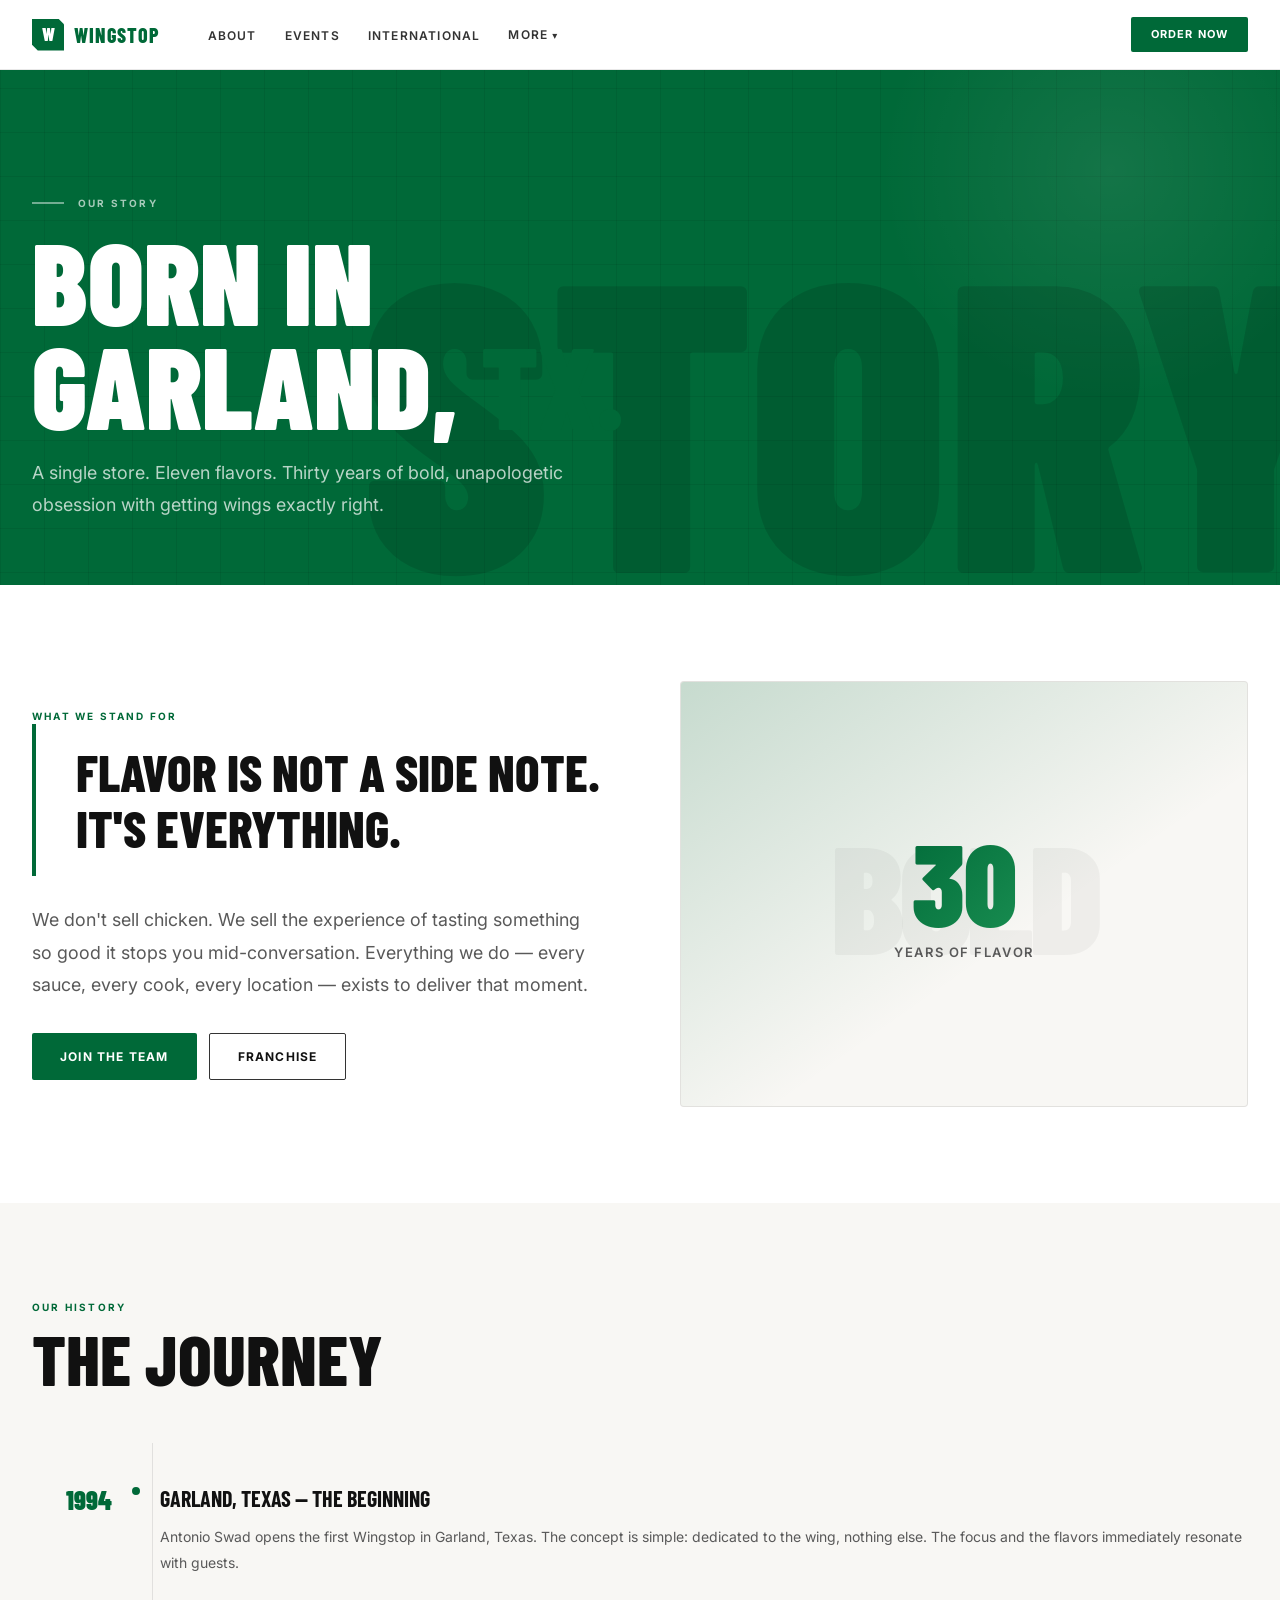
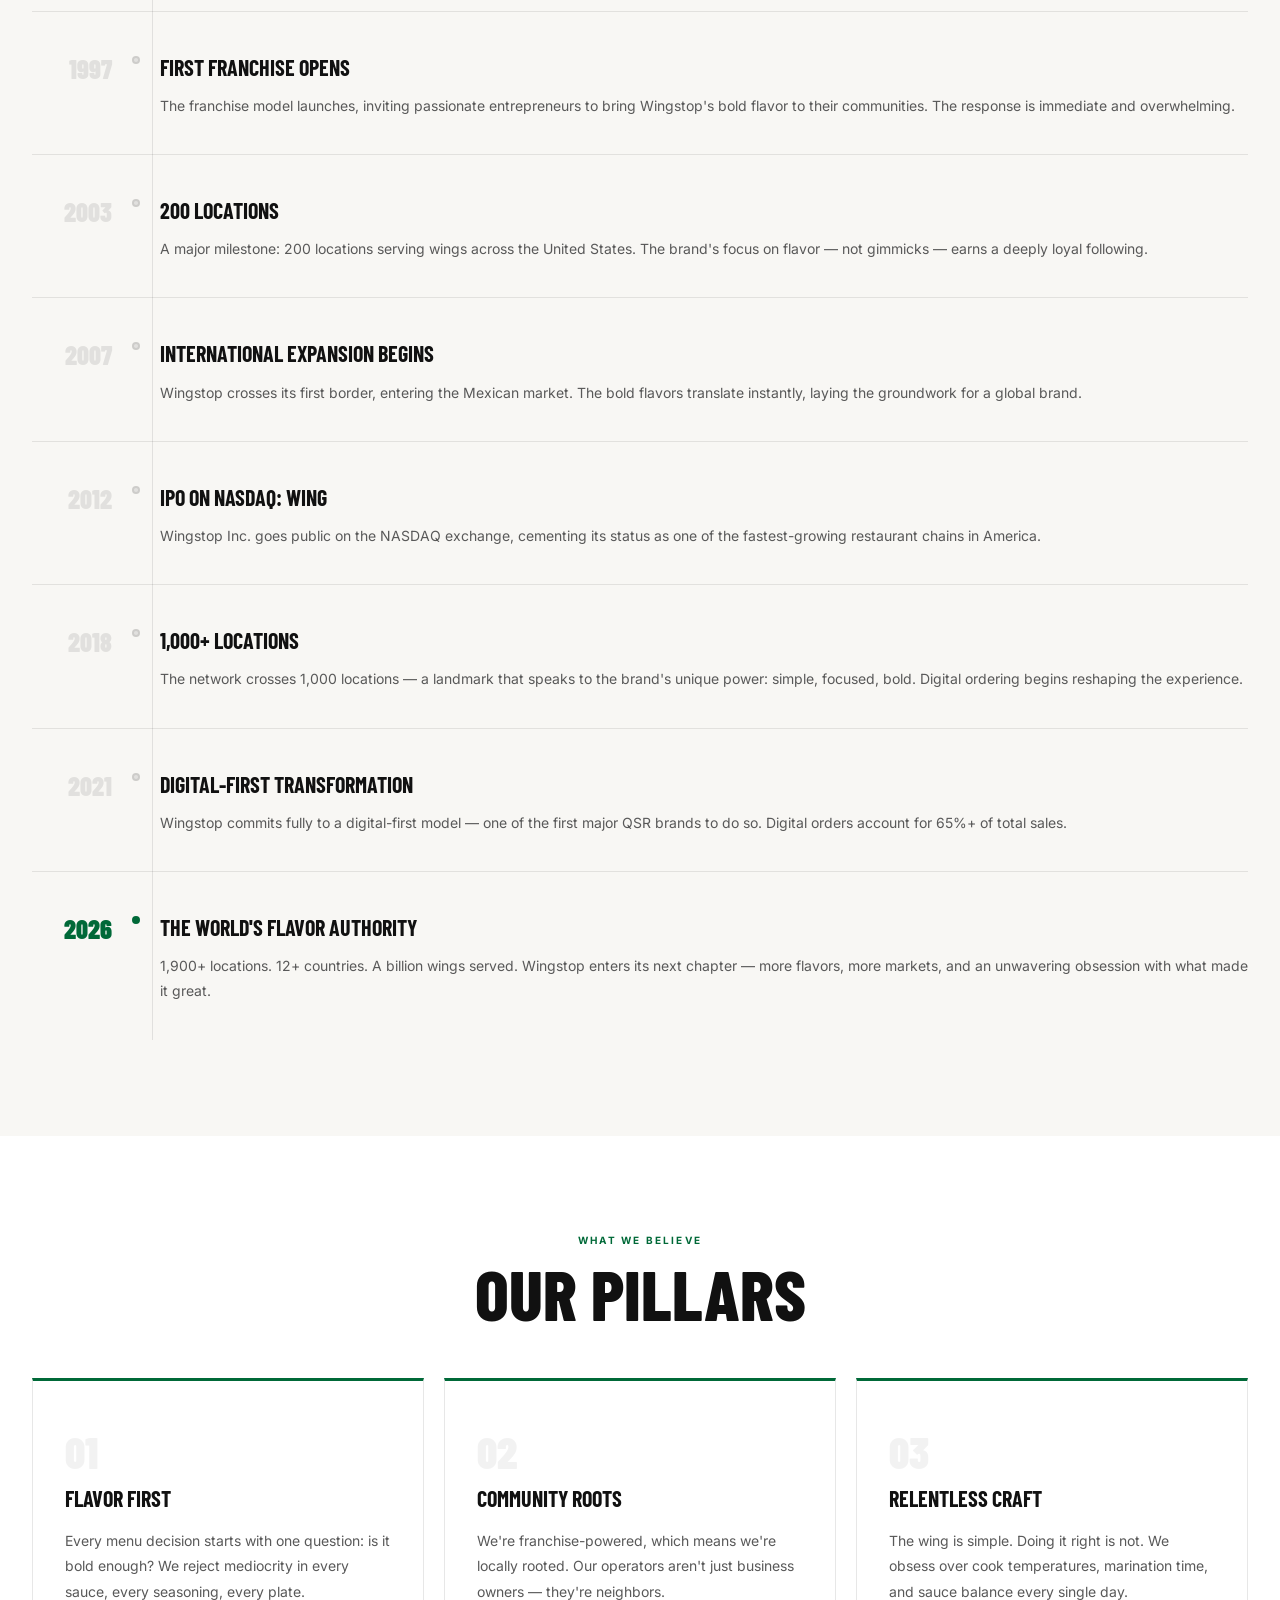
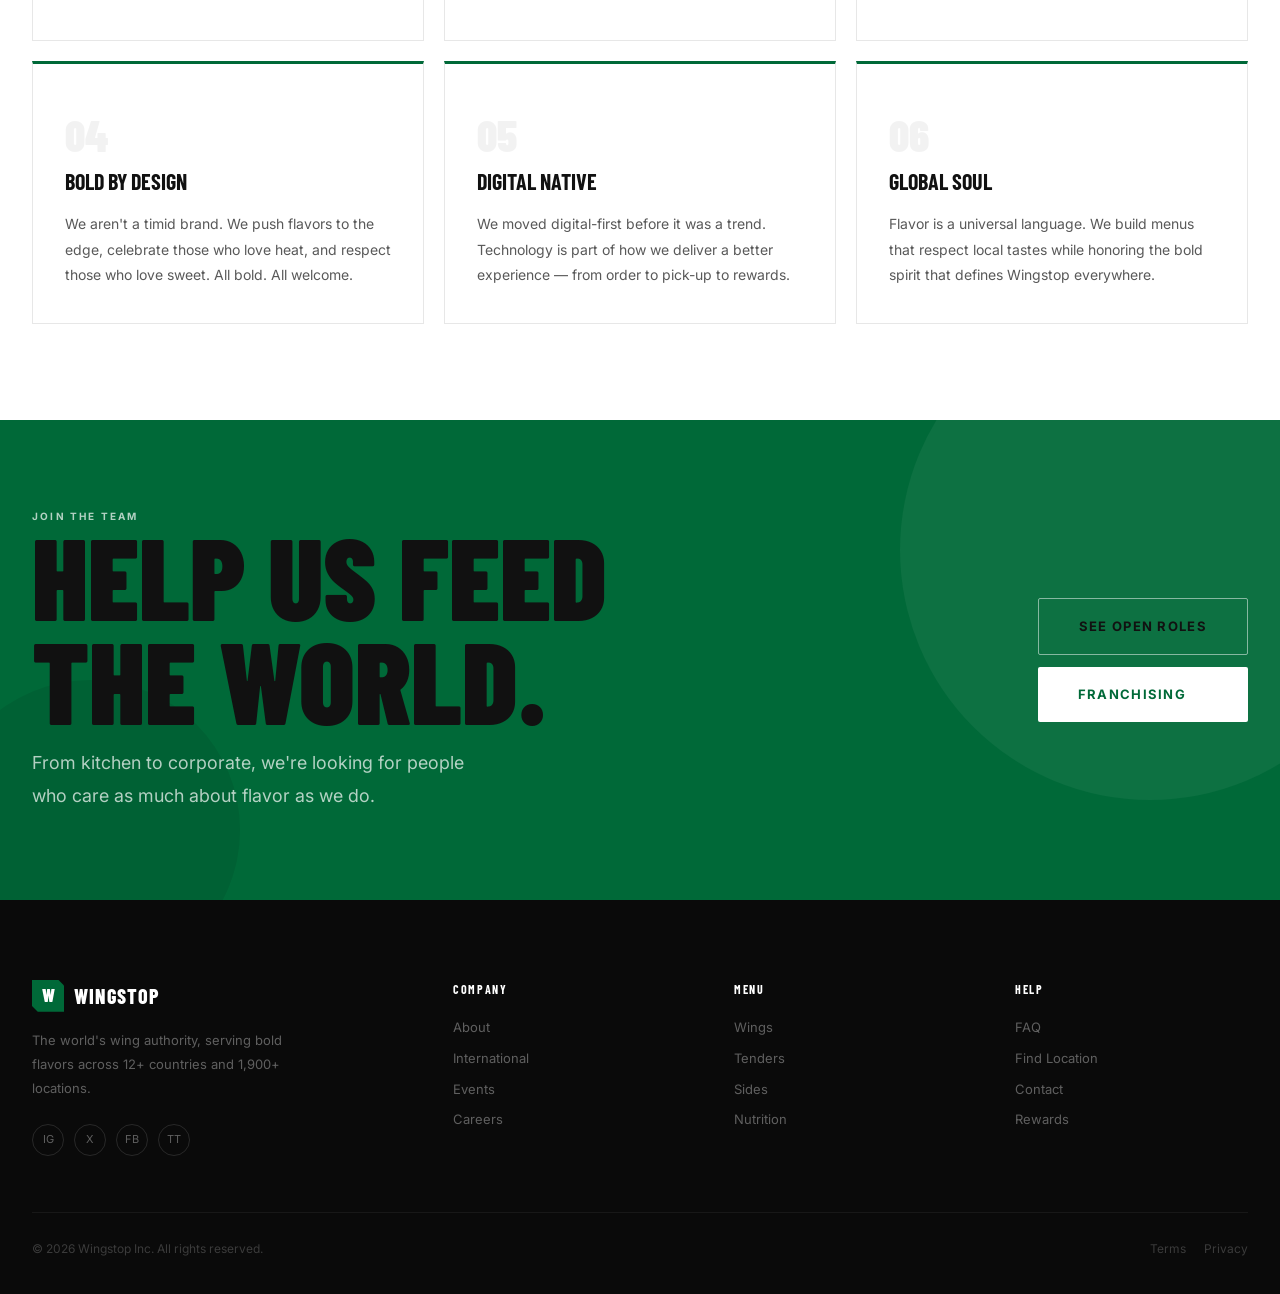
==== commit aa8aacd0: "Remove yellow, add RokGrotesk, drop duplicate flavor section - Strip yellow (#FFC72C) from entire si" ====
--- a/about/index.html
+++ b/about/index.html
@@ -57,7 +57,7 @@
       font-size: clamp(56px, 9vw, 120px);
       font-weight: 900; line-height: 1;
       display: block;
-      background: linear-gradient(135deg, var(--green), var(--yellow));
+      background: linear-gradient(135deg, var(--green), var(--green-light));
       -webkit-background-clip: text;
       -webkit-text-fill-color: transparent;
       background-clip: text;
--- a/css/main.css
+++ b/css/main.css
@@ -1,4 +1,24 @@
 @import url('https://fonts.googleapis.com/css2?family=Barlow+Condensed:ital,wght@0,300;0,400;0,600;0,700;0,800;0,900;1,900&family=Inter:wght@300;400;500;600;700&display=swap');
+
+/* ── RokGrotesk — primary body/UI typeface ── */
+@font-face {
+  font-family: 'RokGrotesk';
+  src: url('../fonts/RokGrotesk-Regular.woff2') format('woff2'),
+       url('../fonts/RokGrotesk-Regular.woff')  format('woff');
+  font-weight: 400; font-style: normal; font-display: swap;
+}
+@font-face {
+  font-family: 'RokGrotesk';
+  src: url('../fonts/RokGrotesk-Medium.woff2') format('woff2'),
+       url('../fonts/RokGrotesk-Medium.woff')  format('woff');
+  font-weight: 500; font-style: normal; font-display: swap;
+}
+@font-face {
+  font-family: 'RokGrotesk';
+  src: url('../fonts/RokGrotesk-Bold.woff2') format('woff2'),
+       url('../fonts/RokGrotesk-Bold.woff')  format('woff');
+  font-weight: 600 700; font-style: normal; font-display: swap;
+}
 
 /* ==========================================
    VARIABLES — light-first, Wingstop brand
@@ -31,7 +51,7 @@
   /* Type */
   --font-disp:    'Barlow Condensed', sans-serif;
   --font-display: 'Barlow Condensed', sans-serif; /* alias — inner pages reference this name */
-  --font-body:    'Inter', sans-serif;
+  --font-body:    'RokGrotesk', 'Inter', system-ui, sans-serif;
 
   /* Layout */
   --nav-h:  70px;
@@ -65,7 +85,7 @@
   transition:top .15s var(--ease);
   white-space:nowrap;
 }
-.skip-link:focus { top:0; outline:3px solid var(--yellow); outline-offset:2px; }
+.skip-link:focus { top:0; outline:3px solid white; outline-offset:2px; }
 
 /* Focus-visible — brand ring on all interactive elements */
 :focus-visible {
@@ -73,16 +93,14 @@
   outline-offset:3px;
   border-radius:2px;
 }
-/* On dark/green backgrounds use yellow so ring stays visible */
+/* On dark/green backgrounds use white so ring stays visible against both */
 .s-black :focus-visible,
 .s-green :focus-visible,
 .gf-section :focus-visible,
 .highlight-green :focus-visible,
 .map-section :focus-visible,
-footer :focus-visible {
-  outline-color:var(--yellow);
-}
-/* Video hero — white ring */
+.stats-bar :focus-visible,
+footer :focus-visible,
 .vid-hero :focus-visible { outline-color:white; }
 
 /* Mobile nav — remove from tab order when closed */
@@ -170,7 +188,7 @@
 .s-kraft  { background:var(--gray-lgt); }
 .s-green    { background:var(--green); color:var(--white); }
 .s-black  { background:var(--black); color:var(--white); }
-.s-yellow { background:var(--yellow); color:var(--near-black); }
+.s-yellow { background:var(--green); color:white; }
 
 /* Grid helpers */
 .grid-2 { display:grid; grid-template-columns:repeat(2,1fr); gap:24px; }
@@ -309,8 +327,8 @@
 .btn-primary { background:var(--green); color:white; }
 .btn-primary:hover { background:var(--green-dark); transform:translateY(-2px); box-shadow:0 8px 24px var(--green-glow); }
 
-.btn-yellow { background:var(--yellow); color:var(--near-black); }
-.btn-yellow:hover { background:var(--yellow-dark); transform:translateY(-2px); }
+.btn-yellow { background:var(--green); color:white; }
+.btn-yellow:hover { background:var(--green-dark); transform:translateY(-2px); box-shadow:0 8px 24px var(--green-glow); }
 
 .btn-outline { background:transparent; color:var(--text); border:1.5px solid var(--gray-dk); }
 .btn-outline:hover { border-color:var(--green); color:var(--green); transform:translateY(-2px); }
@@ -358,8 +376,8 @@
   max-width:var(--max-w); margin:0 auto; padding:0 var(--px); width:100%;
 }
 .hero__eyebrow { display:flex; align-items:center; gap:14px; margin-bottom:24px; }
-.hero__eyebrow-line { display:block; width:44px; height:2px; background:var(--yellow); }
-.hero__eyebrow .overline { color:var(--yellow); }
+.hero__eyebrow-line { display:block; width:44px; height:2px; background:rgba(255,255,255,.5); }
+.hero__eyebrow .overline { color:rgba(255,255,255,.7); }
 .hero__headline {
   font-family:var(--font-disp); font-size:clamp(72px,13vw,186px);
   font-weight:900; line-height:.88; text-transform:uppercase; letter-spacing:-.02em;
@@ -391,9 +409,9 @@
 }
 
 /* ==========================================
-   STATS BAR — yellow, punchy
-   ========================================== */
-.stats-bar { background:var(--yellow); }
+   STATS BAR — green brand stamp
+   ========================================== */
+.stats-bar { background:var(--green); }
 .stats-bar__inner {
   max-width:var(--max-w); margin:0 auto; padding:0 var(--px);
   display:flex; align-items:stretch;
@@ -404,15 +422,15 @@
 }
 .stat-item + .stat-item::before {
   content:''; position:absolute; left:0; top:20%; bottom:20%;
-  width:1px; background:rgba(0,0,0,.15);
+  width:1px; background:rgba(255,255,255,.15);
 }
 .stat-item__num {
   font-family:var(--font-disp); font-size:clamp(30px,4.5vw,54px);
-  font-weight:900; line-height:1; color:var(--near-black); display:block;
+  font-weight:900; line-height:1; color:white; display:block;
 }
 .stat-item__lbl {
   font-size:10px; font-weight:600; letter-spacing:.18em; text-transform:uppercase;
-  color:rgba(0,0,0,.5); margin-top:5px;
+  color:rgba(255,255,255,.6); margin-top:5px;
 }
 
 /* ==========================================
@@ -434,7 +452,7 @@
   display:flex; align-items:center; padding:0 24px; gap:24px;
 }
 .marquee__item .sep { color:var(--green); font-size:18px; }
-.marquee__item.hi { color:rgba(255,199,44,.6); }
+.marquee__item.hi { color:rgba(255,255,255,.85); }
 @keyframes marqueeScroll {
   from { transform:translateX(0); }
   to   { transform:translateX(-50%); }
@@ -559,8 +577,8 @@
   max-width:var(--max-w); margin:0 auto; padding:0 var(--px); width:100%;
 }
 .page-hero__eyebrow { display:flex; align-items:center; gap:14px; margin-bottom:18px; }
-.page-hero__eyebrow-line { display:block; width:32px; height:2px; background:var(--yellow); }
-.page-hero__eyebrow .overline { color:var(--yellow); }
+.page-hero__eyebrow-line { display:block; width:32px; height:2px; background:rgba(255,255,255,.45); }
+.page-hero__eyebrow .overline { color:rgba(255,255,255,.65); }
 .page-hero__content h1 { color:white; }
 .page-hero__content .lead { color:rgba(255,255,255,.72); margin-top:14px; }
 
@@ -782,7 +800,7 @@
   display:flex; align-items:center; justify-content:center;
   font-size:11px; color:rgba(255,255,255,.35); transition:all .2s;
 }
-.social-btn:hover { border-color:var(--yellow); color:var(--yellow); }
+.social-btn:hover { border-color:white; color:white; }
 .footer__col-h { font-family:var(--font-disp); font-size:12px; font-weight:700; letter-spacing:.14em; text-transform:uppercase; color:white; margin-bottom:18px; }
 .footer__links { display:flex; flex-direction:column; gap:10px; }
 .footer__links a { font-size:13px; color:rgba(255,255,255,.35); transition:all .2s; }
@@ -814,7 +832,7 @@
 .pg-404__num {
   font-family:var(--font-disp); font-size:clamp(88px,17vw,200px);
   font-weight:900; line-height:1; letter-spacing:-.03em;
-  background:linear-gradient(135deg, var(--green) 40%, var(--yellow));
+  background:linear-gradient(135deg, var(--green) 30%, var(--green-light));
   -webkit-background-clip:text; -webkit-text-fill-color:transparent; background-clip:text;
 }
 .pg-404__headline {
@@ -928,7 +946,7 @@
 .gf-stat:last-child { border-right:none; }
 .gf-stat__n {
   font-family:var(--font-disp); font-size:36px; font-weight:900;
-  line-height:1; color:var(--yellow); display:block;
+  line-height:1; color:white; display:block;
 }
 .gf-stat__l {
   font-size:10px; font-weight:600; letter-spacing:.18em; text-transform:uppercase;
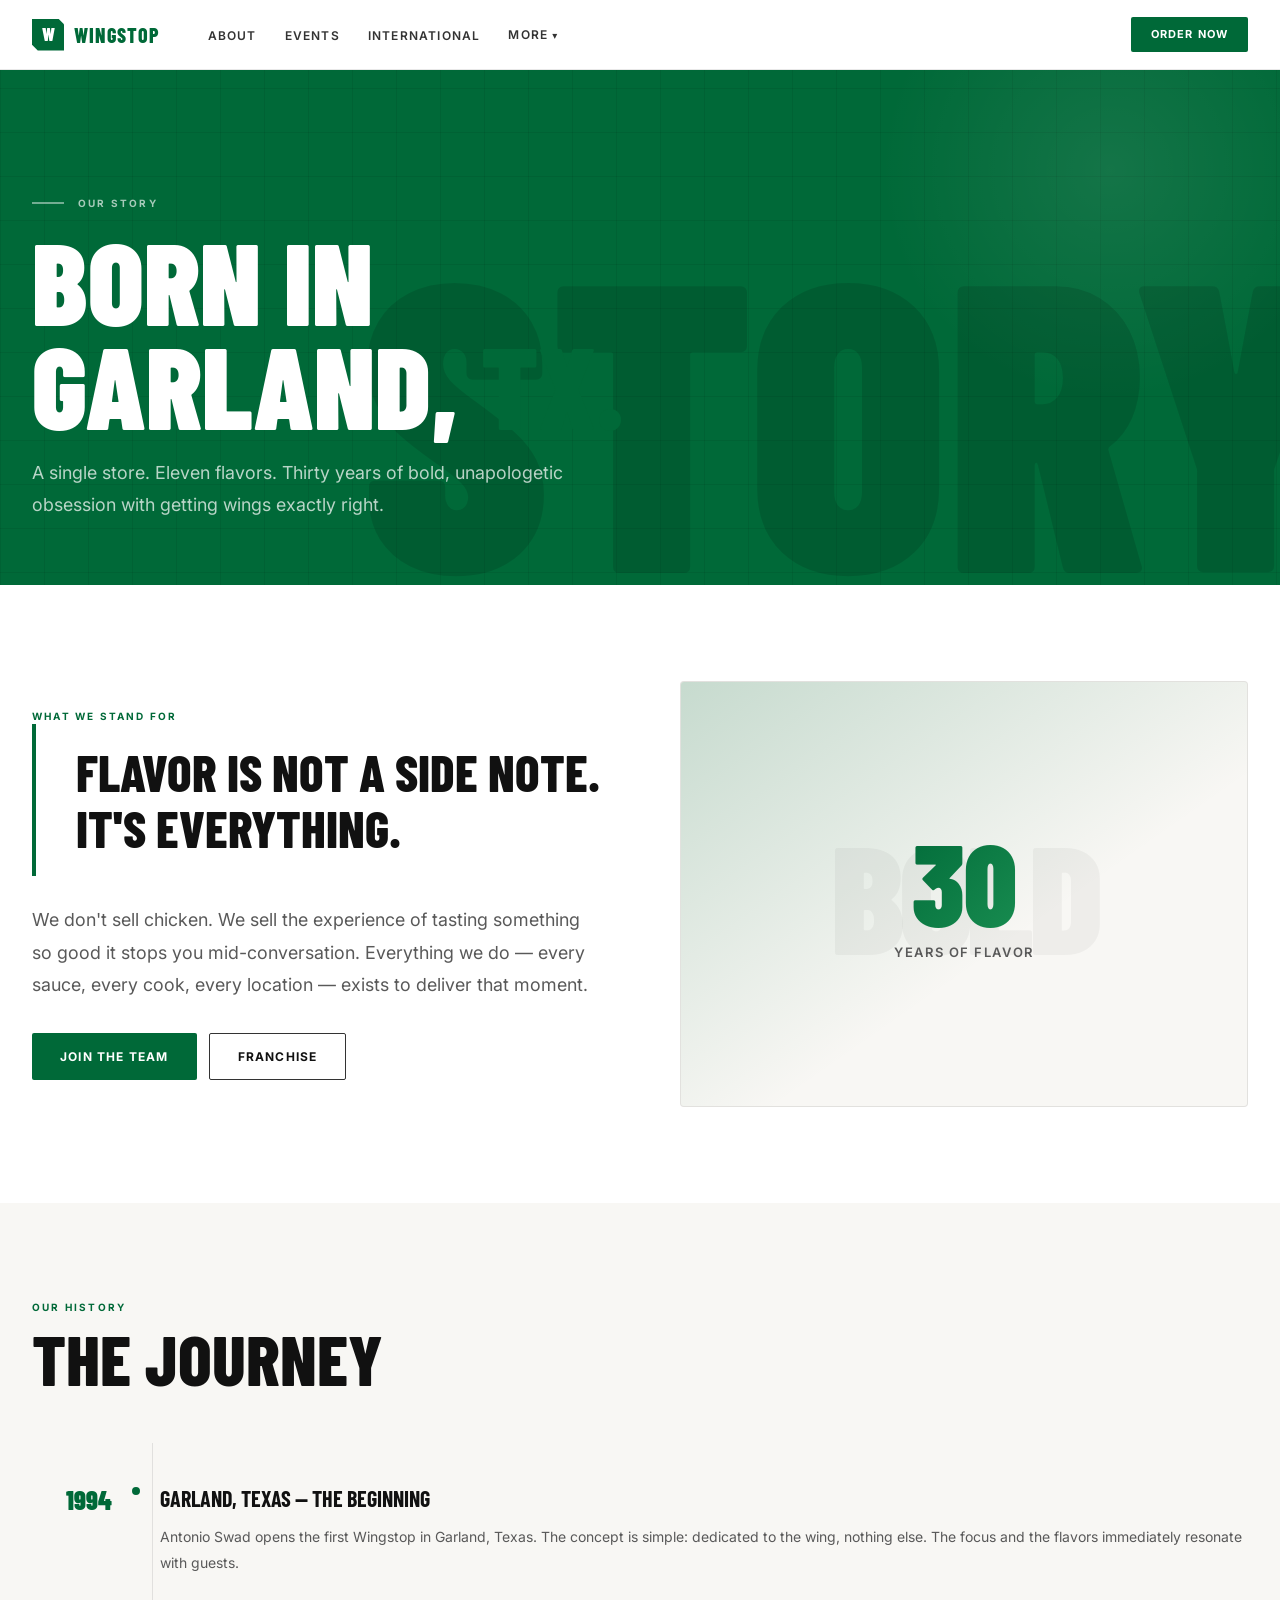
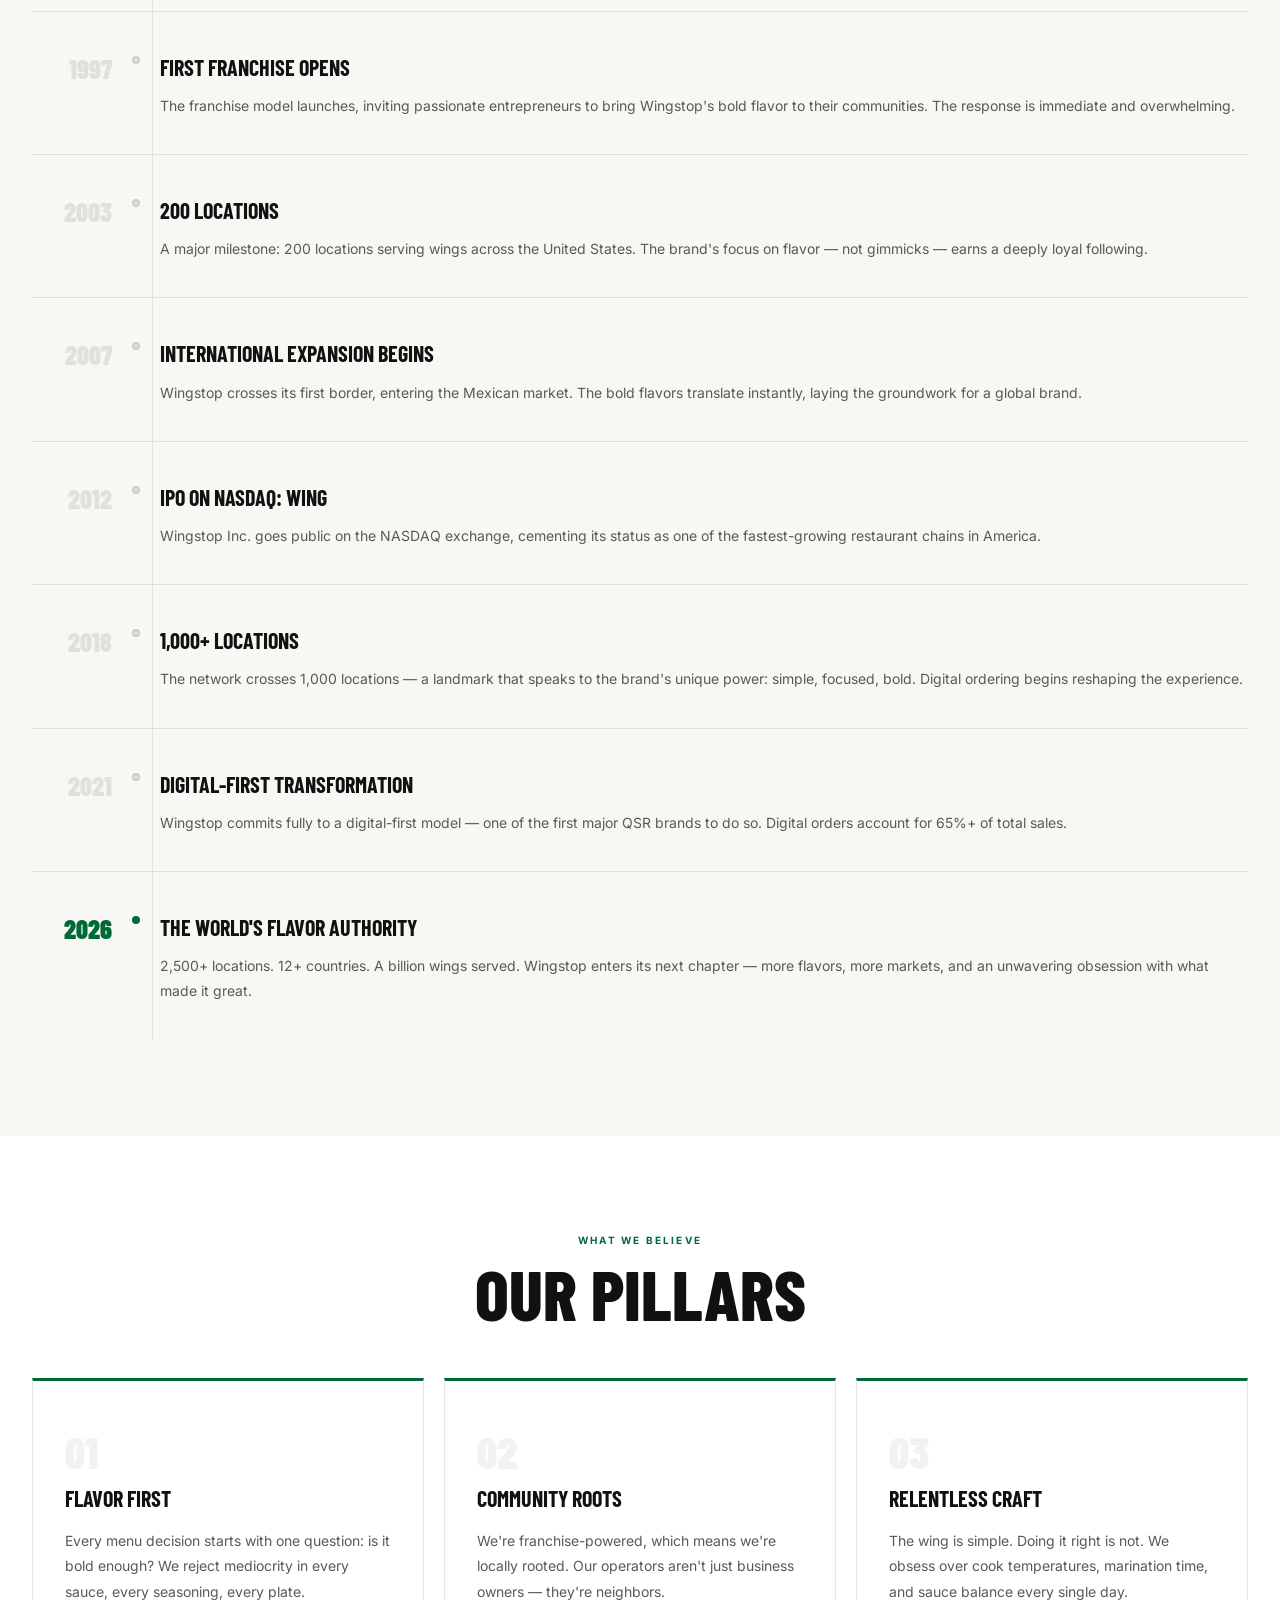
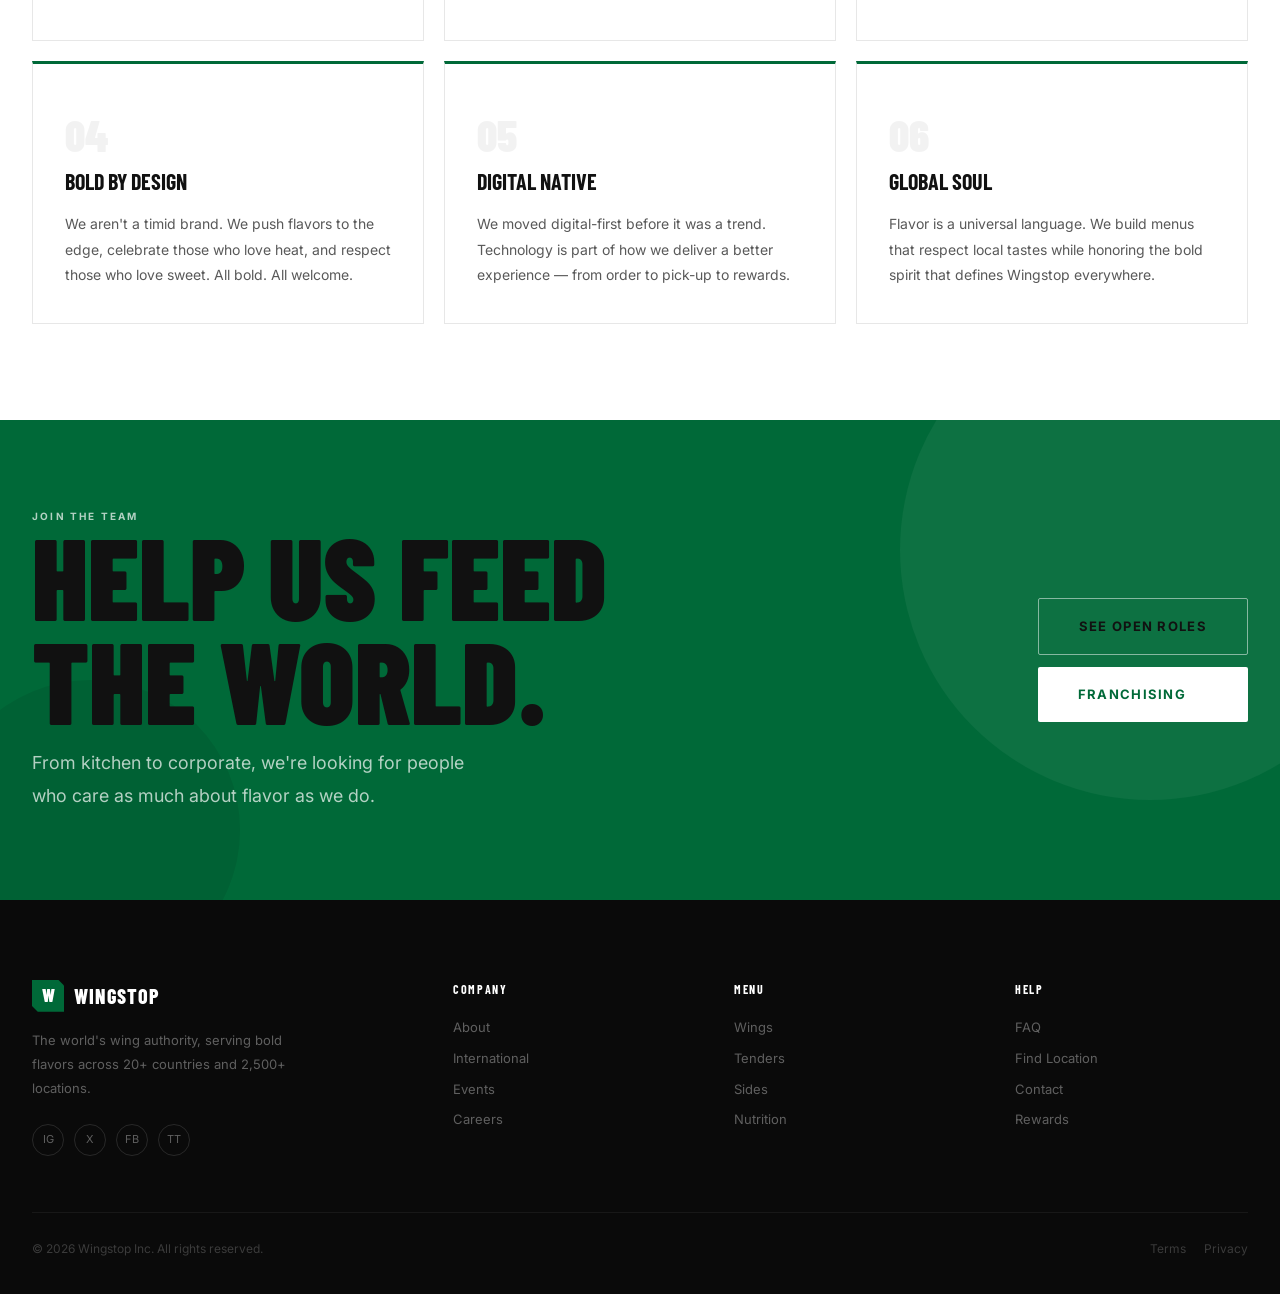
==== commit 432bbd36: "Update US store count to 2,500+; rework market hero slideshow Store count: updated 1,900+ → 2,500+ a" ====
--- a/about/index.html
+++ b/about/index.html
@@ -231,7 +231,7 @@
         <div class="timeline-year">2026</div>
         <div class="timeline-content">
           <h3>The World's Flavor Authority</h3>
-          <p>1,900+ locations. 12+ countries. A billion wings served. Wingstop enters its next chapter — more flavors, more markets, and an unwavering obsession with what made it great.</p>
+          <p>2,500+ locations. 12+ countries. A billion wings served. Wingstop enters its next chapter — more flavors, more markets, and an unwavering obsession with what made it great.</p>
         </div>
       </div>
 
@@ -330,7 +330,7 @@
           <div class="nav__logo-mark">W</div>
           <span class="nav__logo-text">Wingstop</span>
         </a>
-        <p class="footer__brand-p">The world's wing authority, serving bold flavors across 12+ countries and 1,900+ locations.</p>
+        <p class="footer__brand-p">The world's wing authority, serving bold flavors across 20+ countries and 2,500+ locations.</p>
         <div class="footer__social">
           <a href="#" class="social-btn">IG</a><a href="#" class="social-btn">X</a>
           <a href="#" class="social-btn">FB</a><a href="#" class="social-btn">TT</a>
--- a/css/main.css
+++ b/css/main.css
@@ -387,7 +387,7 @@
   -webkit-text-fill-color:transparent;
   -webkit-text-stroke:3px rgba(255,255,255,.5);
 }
-.hero__headline .yel { color:var(--yellow); -webkit-text-fill-color:var(--yellow); }
+.hero__headline .yel { color:var(--green-light); -webkit-text-fill-color:var(--green-light); }
 .hero__sub {
   max-width:500px; font-size:clamp(15px,1.3vw,17px); line-height:1.8;
   color:rgba(255,255,255,.7); margin-bottom:40px;
@@ -466,7 +466,7 @@
 .sh-split    { display:flex; align-items:flex-end; justify-content:space-between; gap:24px; }
 .sh .overline { margin-bottom:10px; }
 /* On dark/green sections, override overline color */
-.s-black .overline, .s-green .overline { color:var(--yellow); }
+.s-black .overline, .s-green .overline { color:rgba(255,255,255,.55); }
 
 /* ==========================================
    FLAVOR GRID — on white/cream bg
@@ -534,7 +534,7 @@
   font-size:10px; font-weight:700; letter-spacing:.16em; text-transform:uppercase;
   color:var(--green); margin-bottom:8px;
 }
-.s-black .card__tag, .s-green .card__tag { color:var(--yellow); }
+.s-black .card__tag, .s-green .card__tag { color:rgba(255,255,255,.65); }
 .card__title {
   font-family:var(--font-disp); font-size:21px; font-weight:700;
   text-transform:uppercase; line-height:1.1; margin-bottom:8px; color:var(--text);
@@ -587,20 +587,53 @@
    ========================================== */
 .map-section {
   background:var(--black);
-  padding:96px 0;
-  position:relative; overflow:hidden;
+  padding:96px 0 80px;
+  position:relative;
+  /* no overflow:hidden — tooltip must escape stacking context */
 }
 .map-section__noise {
   position:absolute; inset:0;
   background-image:radial-gradient(ellipse at 10% 50%, rgba(0,105,56,.15) 0%, transparent 55%),
-                   radial-gradient(ellipse at 90% 50%, rgba(255,199,44,.05) 0%, transparent 50%);
+                   radial-gradient(ellipse at 90% 50%, rgba(0,105,56,.08) 0%, transparent 50%);
   pointer-events:none;
 }
 .map-layout {
-  display:grid; grid-template-columns:320px 1fr;
-  gap:60px; align-items:center;
-}
-.map-stats { display:grid; grid-template-columns:1fr 1fr; gap:12px; margin-top:28px; }
+  display:flex; flex-direction:column; gap:0;
+}
+.map-header {
+  display:flex; flex-wrap:wrap; justify-content:space-between;
+  align-items:flex-end; gap:24px 48px; margin-bottom:36px;
+}
+.map-header__lead { flex:1 1 300px; }
+.map-header__side { flex:0 1 320px; display:flex; flex-direction:column; justify-content:flex-end; gap:16px; }
+.map-canvas-wrap {
+  position:relative; width:100%;
+  border:1px solid rgba(255,255,255,.07);
+  border-radius:4px; overflow:hidden;
+  background:rgba(255,255,255,.02);
+}
+.map-zoom-controls {
+  position:absolute; bottom:16px; right:16px;
+  display:flex; flex-direction:column; gap:4px; z-index:10;
+}
+.map-zoom-btn {
+  width:32px; height:32px;
+  background:rgba(20,20,20,.85); border:1px solid rgba(255,255,255,.15);
+  color:white; font-size:18px; line-height:1;
+  display:flex; align-items:center; justify-content:center;
+  border-radius:3px; cursor:pointer; transition:background .15s;
+  user-select:none;
+}
+.map-zoom-btn:hover { background:var(--green); border-color:var(--green); }
+.map-hint {
+  position:absolute; bottom:16px; left:16px;
+  font-size:10px; color:rgba(255,255,255,.25);
+  letter-spacing:.1em; text-transform:uppercase; pointer-events:none;
+}
+.map-stats {
+  display:grid; grid-template-columns:repeat(4,1fr);
+  gap:12px; margin-top:20px;
+}
 .map-stat {
   padding:18px 20px;
   background:rgba(255,255,255,.05);
@@ -615,9 +648,9 @@
   font-size:10px; font-weight:600; letter-spacing:.16em; text-transform:uppercase;
   color:rgba(255,255,255,.35); margin-top:5px;
 }
-#ws-world-map { height:440px; }
-/* jsVectorMap overrides */
-.jvectormap-tip {
+#ws-world-map { height:520px; display:block; }
+/* jsVectorMap tooltip — class is jvm-tooltip, already appended to <body> by the lib */
+.jvm-tooltip {
   background:var(--near-black) !important;
   border:1px solid rgba(255,255,255,.15) !important;
   color:white !important;
@@ -625,8 +658,8 @@
   font-size:13px !important;
   padding:8px 14px !important;
   border-radius:3px !important;
-  z-index:100000 !important;
-  position:absolute !important;
+  z-index:99999 !important;
+  pointer-events:none !important;
 }
 
 /* ==========================================
@@ -736,7 +769,7 @@
   border:1px solid var(--border); border-top:3px solid var(--green);
   transition:all .3s;
 }
-.value-card:hover { border-top-color:var(--yellow); transform:translateY(-3px); box-shadow:0 8px 32px rgba(0,0,0,.06); }
+.value-card:hover { border-top-color:var(--green); transform:translateY(-3px); box-shadow:0 8px 32px rgba(0,0,0,.06); }
 .value-card__num { font-family:var(--font-disp); font-size:44px; font-weight:900; color:rgba(0,0,0,.05); margin-bottom:-6px; }
 .value-card__title { font-family:var(--font-disp); font-size:22px; font-weight:700; text-transform:uppercase; margin-bottom:12px; color:var(--text); }
 .value-card__text { font-size:14px; line-height:1.8; color:var(--text-muted); }
@@ -880,7 +913,7 @@
   text-transform:uppercase; letter-spacing:-.02em;
   color:white; margin-bottom:36px;
 }
-.vid-hero__headline .yel { color:var(--yellow); }
+.vid-hero__headline .yel { color:white; }
 .vid-hero__actions { display:flex; gap:14px; flex-wrap:wrap; justify-content:center; }
 .vid-hero__bottom {
   display:flex; align-items:flex-end; justify-content:space-between;
@@ -914,7 +947,7 @@
   background:repeating-linear-gradient(
     90deg,
     var(--green) 0px,  var(--green) 40px,
-    var(--yellow) 40px, var(--yellow) 80px
+    var(--green-light) 40px, var(--green-light) 80px
   );
 }
 
@@ -991,7 +1024,7 @@
 .gf-card__origin       { display:flex; align-items:center; gap:8px; }
 .gf-card__flag         { font-size:20px; line-height:1; }
 .gf-card__country      { font-size:11px; font-weight:600; letter-spacing:.1em; text-transform:uppercase; color:rgba(255,255,255,.45); }
-.gf-card__badge        { font-size:9px; font-weight:700; letter-spacing:.12em; text-transform:uppercase; padding:4px 9px; border-radius:2px; background:rgba(255,199,44,.15); color:var(--yellow); border:1px solid rgba(255,199,44,.25); white-space:nowrap; }
+.gf-card__badge        { font-size:9px; font-weight:700; letter-spacing:.12em; text-transform:uppercase; padding:4px 9px; border-radius:2px; background:rgba(255,255,255,.1); color:rgba(255,255,255,.75); border:1px solid rgba(255,255,255,.2); white-space:nowrap; }
 .gf-card__badge--core  { background:rgba(0,105,56,.15); color:rgba(100,200,140,.9); border-color:rgba(0,105,56,.3); }
 .gf-card__name         { font-family:var(--font-disp); font-size:clamp(26px,3vw,34px); font-weight:900; text-transform:uppercase; line-height:1; color:white; margin-bottom:12px; }
 .gf-card__desc         { font-size:13px; line-height:1.75; color:rgba(255,255,255,.45); flex:1; margin-bottom:22px; }
@@ -999,6 +1032,72 @@
 .gf-card__heat         { display:flex; gap:2px; }
 .gf-card__heat .heat-pip { font-size:12px; }
 .gf-card__level        { font-size:10px; font-weight:700; letter-spacing:.12em; text-transform:uppercase; color:rgba(255,255,255,.3); }
+
+/* ── Option A: editorial hero card ─────────────────────── */
+.gf-grid-a { display:grid; grid-template-columns:repeat(3,1fr); gap:16px; }
+.gf-card--hero { grid-column:span 2; }
+.gf-card--hero .gf-card__inner { min-height:300px; }
+.gf-card--hero .gf-card__name  { font-size:clamp(44px,5vw,72px); line-height:.88; margin-bottom:16px; }
+.gf-card--hero .gf-card__desc  { font-size:14px; max-width:360px; line-height:1.8; }
+
+/* ── Option B: passport scroll ──────────────────────────── */
+.gf-scroll-outer { position:relative; overflow:hidden; margin-top:16px; }
+.gf-scroll-outer::after {
+  content:''; position:absolute;
+  top:0; right:0; bottom:20px; width:80px;
+  background:linear-gradient(to right, transparent, var(--black));
+  pointer-events:none; z-index:2;
+}
+.gf-scroll-track {
+  display:flex; gap:14px;
+  overflow-x:auto; scroll-snap-type:x mandatory;
+  padding-bottom:20px; -webkit-overflow-scrolling:touch;
+  scrollbar-width:thin; scrollbar-color:rgba(0,105,56,.4) transparent;
+}
+.gf-scroll-track::-webkit-scrollbar { height:3px; }
+.gf-scroll-track::-webkit-scrollbar-track { background:rgba(255,255,255,.04); border-radius:2px; }
+.gf-scroll-track::-webkit-scrollbar-thumb { background:rgba(0,105,56,.5); border-radius:2px; }
+.gf-passport {
+  flex:0 0 260px; height:380px;
+  scroll-snap-align:start;
+  background:rgba(255,255,255,.03);
+  border:1px solid rgba(255,255,255,.08);
+  border-radius:4px; overflow:hidden;
+  position:relative; display:flex; flex-direction:column;
+  transition:border-color .2s, transform .25s;
+}
+.gf-passport:hover { border-color:rgba(255,255,255,.2); transform:translateY(-6px); }
+.gf-passport::before {
+  content:''; position:absolute; inset:0;
+  background:radial-gradient(ellipse at 50% 110%, var(--c, rgba(0,105,56,.35)) 0%, transparent 60%);
+  pointer-events:none;
+}
+.gf-passport__stamp {
+  position:absolute; top:16px; right:16px;
+  width:50px; height:50px; border-radius:50%;
+  border:1.5px solid rgba(255,255,255,.1);
+  display:flex; align-items:center; justify-content:center;
+  font-size:22px;
+}
+.gf-passport__inner {
+  position:relative; z-index:1;
+  flex:1; display:flex; flex-direction:column;
+  padding:22px;
+}
+.gf-passport__country { font-size:10px; font-weight:700; letter-spacing:.18em; text-transform:uppercase; color:rgba(255,255,255,.35); margin-top:4px; }
+.gf-passport__name    { font-family:var(--font-disp); font-size:clamp(28px,3.5vw,38px); font-weight:900; text-transform:uppercase; line-height:1; color:white; padding-top:56px; margin-top:auto; }
+.gf-passport__desc    { font-size:12px; line-height:1.7; color:rgba(255,255,255,.36); margin-top:10px; flex:1; }
+.gf-passport__foot    { display:flex; align-items:center; justify-content:space-between; margin-top:auto; padding-top:14px; border-top:1px solid rgba(255,255,255,.06); }
+.gf-scroll-hint {
+  display:flex; align-items:center; gap:10px;
+  font-size:11px; font-weight:600; letter-spacing:.1em;
+  color:rgba(255,255,255,.28); text-transform:uppercase;
+  margin-bottom:14px;
+}
+.gf-scroll-hint::after { content:''; display:block; width:40px; height:1px; background:rgba(255,255,255,.14); }
+
+/* ── Hybrid A/B visibility toggle ───────────────────────── */
+.gf-atlas-mobile { display:none; }
 
 /* ==========================================
    ANIMATIONS
@@ -1016,7 +1115,7 @@
    UTILITIES
    ========================================== */
 .text-green    { color:var(--green); }
-.text-yellow { color:var(--yellow); }
+.text-yellow { color:var(--green-light); }
 .text-white  { color:var(--white); }
 .text-muted  { color:var(--text-muted); }
 .mt-8  { margin-top:8px; }  .mt-16 { margin-top:16px; }
@@ -1034,8 +1133,8 @@
   .timeline-year { width:50px; font-size:20px; }
   .timeline-year::after { right:-22px; }
   .timeline-item { gap:28px; }
-  .map-layout { grid-template-columns:260px 1fr; gap:40px; }
-  #ws-world-map { height:360px; }
+  #ws-world-map { height:420px; }
+  .map-stats { grid-template-columns:repeat(4,1fr); }
 }
 @media (max-width:768px) {
   :root { --nav-h:60px; --px:20px; }
@@ -1043,6 +1142,7 @@
   .nav__hamburger { display:flex; }
   .nav__inner { gap:0; }
   .hero__scroll { display:none; }
+  .vid-hero__scroll { display:none; }
   .stats-bar__inner { flex-wrap:wrap; justify-content:center; }
   .stat-item + .stat-item::before { display:none; }
   .stat-item { flex:0 0 45%; }
@@ -1057,20 +1157,371 @@
   .timeline-year { text-align:left; width:auto; }
   .timeline-year::after { display:none; }
   .page-hero { min-height:40vh; padding-bottom:44px; }
-  .map-layout { grid-template-columns:1fr; }
-  #ws-world-map { height:280px; }
+  #ws-world-map { height:340px; }
+  .map-stats { grid-template-columns:1fr 1fr; }
+  .map-header { flex-direction:column; align-items:flex-start; }
+  .map-header__side { flex:none; width:100%; }
+  .map-hint { display:none; }
+  /* Touch targets */
+  .btn { min-height:44px; min-width:44px; }
+  .nav__hamburger { min-height:44px; min-width:44px; }
+  /* GF Atlas filters */
+  .gf-filters { gap:8px; }
+  .gf-filter { min-height:44px; }
+  /* Section headings scale down */
+  .sh { font-size:clamp(32px,8vw,48px); }
+  /* Value cards single column */
+  .value-grid { grid-template-columns:1fr; }
+  /* Stats section tighter */
+  .stats-bar { padding:20px 0; }
+  .map-zoom-controls { bottom:12px; right:12px; }
+  /* Footer social links larger tap area */
+  .social-btn { min-width:44px; min-height:44px; }
 }
 @media (max-width:900px) {
   .events-split { grid-template-columns:1fr; gap:40px; }
+  /* GF grid goes 2-col */
+  .gf-grid { grid-template-columns:repeat(2,1fr); }
+  /* Editorial grid: 2-col at tablet, hero stays full width */
+  .gf-grid-a { grid-template-columns:repeat(2,1fr); }
+  .gf-card--hero { grid-column:span 2; }
 }
 @media (max-width:640px) {
   .gf-grid { grid-template-columns:1fr; }
+  /* Hybrid A→B swap: desktop grid out, passport scroll in */
+  .gf-atlas-desktop { display:none; }
+  .gf-atlas-mobile  { display:block; }
+  .gf-filter        { display:none; }
+  /* Vid hero actions stack */
+  .vid-hero__actions { flex-direction:column; align-items:center; gap:12px; width:100%; }
+  .vid-hero__actions .btn { width:100%; max-width:320px; justify-content:center; }
+  /* GF section filters wrap */
+  .gf-filters { justify-content:flex-start; overflow-x:auto; flex-wrap:nowrap; padding-bottom:4px; -webkit-overflow-scrolling:touch; }
+  /* Page hero text */
+  .page-hero__title { font-size:clamp(40px,12vw,72px); }
+  /* Flavor cards 2-col */
+  .flavor-grid { grid-template-columns:1fr 1fr; }
+  /* About/events cards */
+  .cards-row { grid-template-columns:1fr; }
 }
 @media (max-width:480px) {
   .hero__headline { font-size:clamp(56px,16vw,96px); }
   .flavor-grid { grid-template-columns:1fr 1fr; }
   .events-cards { grid-template-columns:1fr; }
-  .vid-hero__headline { font-size:clamp(64px,18vw,110px); }
+  .vid-hero__headline { font-size:clamp(52px,16vw,96px); line-height:.9; }
   .vid-hero__bottom { padding:24px 20px; }
   .vid-hero__content { padding-top:calc(var(--nav-h) + 8px); }
-}
+  /* Tighter section spacing */
+  .section { padding:48px 0; }
+  .section-lg { padding:60px 0; }
+  /* Stats single column on very small screens */
+  .stat-item { flex:0 0 100%; }
+  /* GF stats row */
+  .gf-stats { gap:16px; }
+  .gf-stat { min-width:80px; }
+  /* Footer tighter */
+  .footer__brand { margin-bottom:20px; }
+}
+
+/* ==========================================
+   EVENTS SPOTLIGHT — homepage
+   ========================================== */
+.evt-spotlight {
+  display:grid; grid-template-columns:160px 1fr;
+  border:1px solid rgba(255,255,255,.1);
+  border-radius:4px 4px 0 0; overflow:hidden;
+}
+.evt-spotlight__left {
+  background:var(--green);
+  display:flex; flex-direction:column;
+  align-items:center; justify-content:center;
+  padding:40px 24px; text-align:center;
+  position:relative; overflow:hidden;
+}
+.evt-spotlight__left::before {
+  content:''; position:absolute; inset:0;
+  background:radial-gradient(ellipse at 50% -10%, rgba(255,255,255,.14) 0%, transparent 65%);
+  pointer-events:none;
+}
+.evt-spotlight__day {
+  font-family:var(--font-disp); font-size:clamp(60px,7vw,88px);
+  font-weight:900; line-height:1; color:white;
+  display:block; position:relative; z-index:1;
+}
+.evt-spotlight__month {
+  font-size:11px; font-weight:700; letter-spacing:.22em; text-transform:uppercase;
+  color:rgba(255,255,255,.65); display:block; margin-top:6px; position:relative; z-index:1;
+}
+.evt-spotlight__body {
+  padding:40px 48px; display:flex; flex-direction:column; justify-content:center;
+}
+.evt-spotlight__meta {
+  display:flex; align-items:center; gap:14px; flex-wrap:wrap; margin-bottom:16px;
+}
+.evt-spotlight__tag {
+  font-size:10px; font-weight:700; letter-spacing:.12em; text-transform:uppercase;
+  color:rgba(255,255,255,.4);
+}
+.evt-spotlight__title {
+  font-family:var(--font-disp); font-size:clamp(36px,4vw,56px); font-weight:900;
+  text-transform:uppercase; line-height:.95; color:white; margin-bottom:14px;
+}
+.evt-spotlight__desc {
+  font-size:14px; line-height:1.8; color:rgba(255,255,255,.48);
+  max-width:460px; margin-bottom:28px;
+}
+.evt-spotlight__actions { display:flex; gap:12px; flex-wrap:wrap; }
+
+/* ── Countdown chip ───────────────────────── */
+.evt-countdown {
+  font-size:10px; font-weight:700; letter-spacing:.08em; text-transform:uppercase;
+  color:var(--green-light); background:rgba(0,105,56,.25);
+  border:1px solid rgba(0,105,56,.4); padding:3px 10px;
+  border-radius:2px; white-space:nowrap;
+}
+.evt-countdown--soon { color:#7ee8a2; background:rgba(0,105,56,.35); border-color:rgba(0,105,56,.55); }
+
+/* ── Event strip ──────────────────────────── */
+.evt-strip {
+  display:flex; flex-direction:column;
+  border:1px solid rgba(255,255,255,.08); border-top:none;
+  border-radius:0 0 4px 4px; overflow:hidden;
+}
+.evt-strip__item {
+  display:grid; grid-template-columns:72px auto 1fr auto 28px;
+  align-items:center; gap:20px; padding:16px 24px;
+  border-top:1px solid rgba(255,255,255,.06);
+  text-decoration:none; color:inherit; transition:background .18s;
+}
+.evt-strip__item:hover { background:rgba(255,255,255,.04); }
+.evt-strip__date {
+  font-family:var(--font-disp); font-size:15px; font-weight:700;
+  letter-spacing:.04em; color:rgba(255,255,255,.4); text-transform:uppercase;
+}
+.evt-strip__badge {
+  font-size:9px; font-weight:700; letter-spacing:.1em; text-transform:uppercase;
+  padding:3px 8px; border-radius:2px; white-space:nowrap;
+}
+.evt-strip__badge--annual    { background:rgba(0,105,56,.2);   color:rgba(100,210,145,.9); border:1px solid rgba(0,105,56,.35); }
+.evt-strip__badge--limited   { background:rgba(255,255,255,.07); color:rgba(255,255,255,.7); border:1px solid rgba(255,255,255,.14); }
+.evt-strip__badge--community { background:rgba(0,105,56,.15);  color:rgba(100,200,140,.85); border:1px solid rgba(0,105,56,.28); }
+.evt-strip__badge--global    { background:rgba(26,143,82,.15); color:rgba(110,215,155,.9); border:1px solid rgba(26,143,82,.28); }
+.evt-strip__badge--deals     { background:rgba(0,105,56,.2);   color:rgba(100,210,145,.9); border:1px solid rgba(0,105,56,.35); }
+.evt-strip__name { font-size:14px; font-weight:600; color:rgba(255,255,255,.75); }
+.evt-strip__cd   { font-size:11px; color:rgba(255,255,255,.3); text-align:right; white-space:nowrap; }
+.evt-strip__arrow { color:rgba(255,255,255,.22); font-size:15px; transition:color .18s, transform .18s; }
+.evt-strip__item:hover .evt-strip__arrow { color:var(--green-light); transform:translateX(4px); }
+
+/* ── Events page card enhancements ─────────── */
+.event-card-lg__date--annual    { background:var(--green); }
+.event-card-lg__date--limited   { background:#0c0c0c; }
+.event-card-lg__date--community { background:#0d1f10; }
+.event-card-lg__date--global    { background:#0a0e1a; }
+.event-card-lg__date--deals     { background:#004f2a; }
+
+.evt-card-actions { display:flex; align-items:center; gap:10px; flex-wrap:wrap; margin-top:20px; }
+
+.btn-cal {
+  display:inline-flex; align-items:center; gap:6px;
+  font-size:11px; font-weight:700; letter-spacing:.08em; text-transform:uppercase;
+  color:var(--text-muted); border:1px solid var(--border); background:transparent;
+  padding:9px 16px; border-radius:2px; cursor:pointer; transition:all .2s;
+  font-family:var(--font-body);
+}
+.btn-cal:hover { border-color:var(--green); color:var(--green); }
+
+/* ── Featured event live countdown ─────────── */
+.featured-evt-countdown {
+  display:flex; align-items:center; gap:16px; flex-wrap:wrap;
+  padding:16px 20px; background:rgba(0,105,56,.08);
+  border:1px solid rgba(0,105,56,.18); border-radius:3px;
+  margin-bottom:28px;
+}
+.featured-evt-countdown__label {
+  font-size:10px; font-weight:700; letter-spacing:.14em; text-transform:uppercase;
+  color:var(--text-muted);
+}
+.featured-evt-countdown__units { display:flex; gap:16px; align-items:baseline; }
+.featured-evt-countdown__unit-block { text-align:center; }
+.featured-evt-countdown__val {
+  font-family:var(--font-disp); font-size:32px; font-weight:900; line-height:1; color:var(--text);
+}
+.featured-evt-countdown__unit {
+  font-size:9px; font-weight:700; letter-spacing:.12em; text-transform:uppercase;
+  color:var(--text-muted); display:block; margin-top:2px;
+}
+.featured-evt-countdown__sep { font-size:20px; color:var(--border); }
+
+/* ── Responsive — events components ────────── */
+@media (max-width:900px) {
+  .evt-strip__item { grid-template-columns:60px auto 1fr 24px; }
+  .evt-strip__cd { display:none; }
+}
+@media (max-width:768px) {
+  .evt-spotlight { grid-template-columns:1fr; }
+  .evt-spotlight__left { flex-direction:row; gap:16px; justify-content:flex-start; padding:24px 28px; }
+  .evt-spotlight__body { padding:28px; }
+  .featured-evt-countdown { gap:12px; }
+  .featured-evt-countdown__val { font-size:26px; }
+  .event-card-lg { grid-template-columns:1fr; }
+}
+@media (max-width:480px) {
+  .evt-spotlight__left { padding:20px; }
+  .evt-spotlight__body { padding:20px; }
+  .evt-spotlight__actions .btn { width:100%; max-width:100%; justify-content:center; }
+  .evt-strip__item { grid-template-columns:56px auto 1fr; gap:10px; padding:14px 16px; }
+  .evt-strip__arrow { display:none; }
+  .evt-card-actions { flex-direction:column; align-items:flex-start; }
+  .evt-card-actions .btn, .btn-cal { width:100%; justify-content:center; }
+}
+
+/* ==========================================
+   SAY THAT. — PODCAST SECTION
+   ========================================== */
+.st-section { border-top:1px solid rgba(255,255,255,.05); }
+.st-layout {
+  display:grid;
+  grid-template-columns:320px 1fr;
+  gap:64px;
+  align-items:start;
+  margin-bottom:52px;
+}
+.st-headline { color:white; margin-top:12px; margin-bottom:20px; line-height:.9; }
+.st-sub { font-size:14px; line-height:1.85; color:rgba(255,255,255,.45); max-width:280px; margin-bottom:28px; }
+.st-actions { display:flex; gap:12px; flex-wrap:wrap; }
+
+/* Episode rows */
+.st-episodes { display:flex; flex-direction:column; border-top:1px solid rgba(255,255,255,.06); }
+.st-ep {
+  display:grid;
+  grid-template-rows:auto auto auto;
+  padding:22px 24px;
+  border-bottom:1px solid rgba(255,255,255,.05);
+  text-decoration:none;
+  transition:background .15s;
+  gap:6px;
+}
+.st-ep:hover { background:rgba(255,255,255,.03); }
+.st-ep__meta { display:flex; align-items:center; justify-content:space-between; }
+.st-ep__badge {
+  font-size:9px; font-weight:700;
+  letter-spacing:.14em; text-transform:uppercase;
+  color:var(--green-light);
+  padding:3px 9px; border-radius:2px;
+  background:rgba(0,105,56,.2);
+  border:1px solid rgba(0,105,56,.35);
+}
+.st-ep__dur { font-size:10px; color:rgba(255,255,255,.25); letter-spacing:.08em; }
+.st-ep__guest {
+  font-family:var(--font-disp);
+  font-size:clamp(22px,2.5vw,28px); font-weight:900;
+  text-transform:uppercase; line-height:1; color:white;
+}
+.st-ep__role { font-size:11px; color:rgba(255,255,255,.35); margin-top:3px; }
+.st-ep__foot { display:flex; align-items:center; justify-content:space-between; padding-top:8px; }
+.st-ep__title { font-size:11px; color:rgba(255,255,255,.22); letter-spacing:.04em; }
+.st-ep__arrow { color:rgba(255,255,255,.2); transition:color .2s, transform .2s; font-size:14px; }
+.st-ep:hover .st-ep__arrow { color:var(--green-light); transform:translateX(4px); }
+
+/* Spotify embed wrapper */
+.st-embed { margin-top:4px; border-radius:12px; overflow:hidden; }
+.st-embed iframe { display:block; border-radius:12px; }
+
+/* Responsive */
+@media (max-width:900px) {
+  .st-layout { grid-template-columns:1fr; gap:40px; margin-bottom:36px; }
+  .st-sub { max-width:100%; }
+}
+@media (max-width:480px) {
+  .st-ep { padding:18px 16px; }
+}
+
+/* ==========================================
+   FLOATING SPOTIFY BADGE
+   ========================================== */
+.spotify-float {
+  position:fixed; bottom:24px; right:24px;
+  z-index:9000;
+  display:flex; flex-direction:column;
+  align-items:flex-end; gap:10px;
+}
+.spotify-float__pill {
+  display:flex; align-items:center; gap:10px;
+  padding:11px 18px 11px 14px;
+  background:var(--green);
+  border:1px solid rgba(255,255,255,.12);
+  border-radius:100px;
+  cursor:pointer;
+  transition:transform .2s, background .2s, box-shadow .2s;
+  box-shadow:0 8px 28px rgba(0,0,0,.45), 0 0 0 0 rgba(0,105,56,.4);
+  font-family:inherit;
+  animation:spotify-pop-in .4s var(--ease) both;
+}
+.spotify-float__pill:hover {
+  background:var(--green-light);
+  transform:translateY(-2px);
+  box-shadow:0 12px 36px rgba(0,105,56,.45);
+}
+.spotify-float__mic { font-size:15px; line-height:1; }
+.spotify-float__label {
+  font-family:var(--font-disp);
+  font-size:13px; font-weight:900;
+  color:white; letter-spacing:.06em;
+  text-transform:uppercase; line-height:1;
+}
+.spotify-float__sub {
+  font-size:9px; color:rgba(255,255,255,.55);
+  letter-spacing:.1em; text-transform:uppercase;
+  line-height:1; margin-top:2px;
+}
+.spotify-float__pill-text { display:flex; flex-direction:column; }
+.spotify-float__caret {
+  font-size:10px; color:rgba(255,255,255,.45);
+  transition:transform .25s;
+  line-height:1;
+}
+.spotify-float.open .spotify-float__caret { transform:rotate(180deg); }
+
+.spotify-float__player {
+  width:320px;
+  background:#121212;
+  border-radius:12px; overflow:hidden;
+  box-shadow:0 20px 60px rgba(0,0,0,.7), 0 0 0 1px rgba(255,255,255,.08);
+  transform-origin:bottom right;
+  transform:scale(.9) translateY(8px);
+  opacity:0; pointer-events:none;
+  transition:transform .25s var(--ease), opacity .2s;
+}
+.spotify-float.open .spotify-float__player {
+  transform:scale(1) translateY(0);
+  opacity:1; pointer-events:all;
+}
+.spotify-float__player-head {
+  display:flex; align-items:center; justify-content:space-between;
+  padding:12px 14px 10px;
+  border-bottom:1px solid rgba(255,255,255,.07);
+}
+.spotify-float__player-title {
+  font-family:var(--font-disp);
+  font-size:12px; font-weight:900;
+  color:white; letter-spacing:.08em;
+  text-transform:uppercase;
+}
+.spotify-float__close {
+  background:none; border:none;
+  color:rgba(255,255,255,.3); font-size:14px;
+  cursor:pointer; padding:4px; line-height:1;
+  transition:color .15s;
+}
+.spotify-float__close:hover { color:white; }
+.spotify-float__player iframe { display:block; }
+
+@keyframes spotify-pop-in {
+  from { opacity:0; transform:translateY(12px) scale(.9); }
+  to   { opacity:1; transform:translateY(0)    scale(1);  }
+}
+
+@media (max-width:480px) {
+  .spotify-float { bottom:16px; right:16px; }
+  .spotify-float__player { width:calc(100vw - 32px); }
+}
